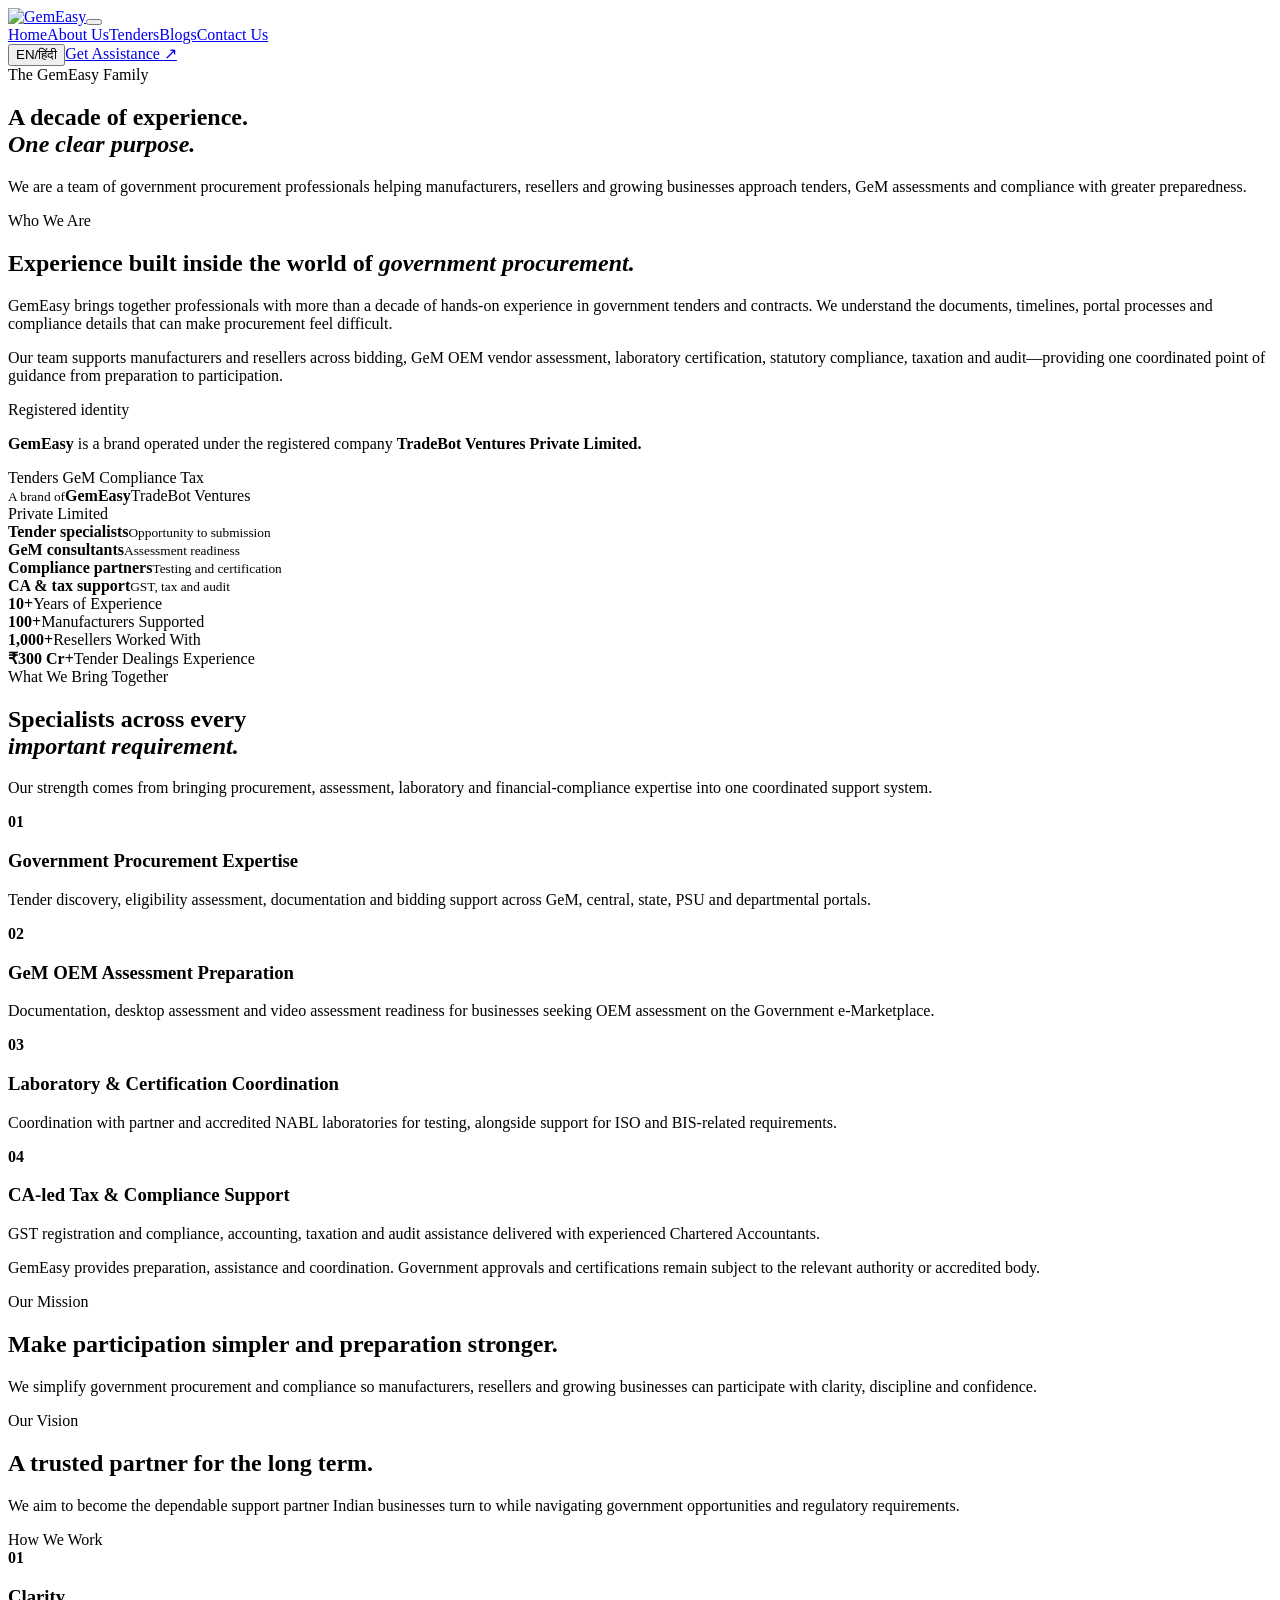
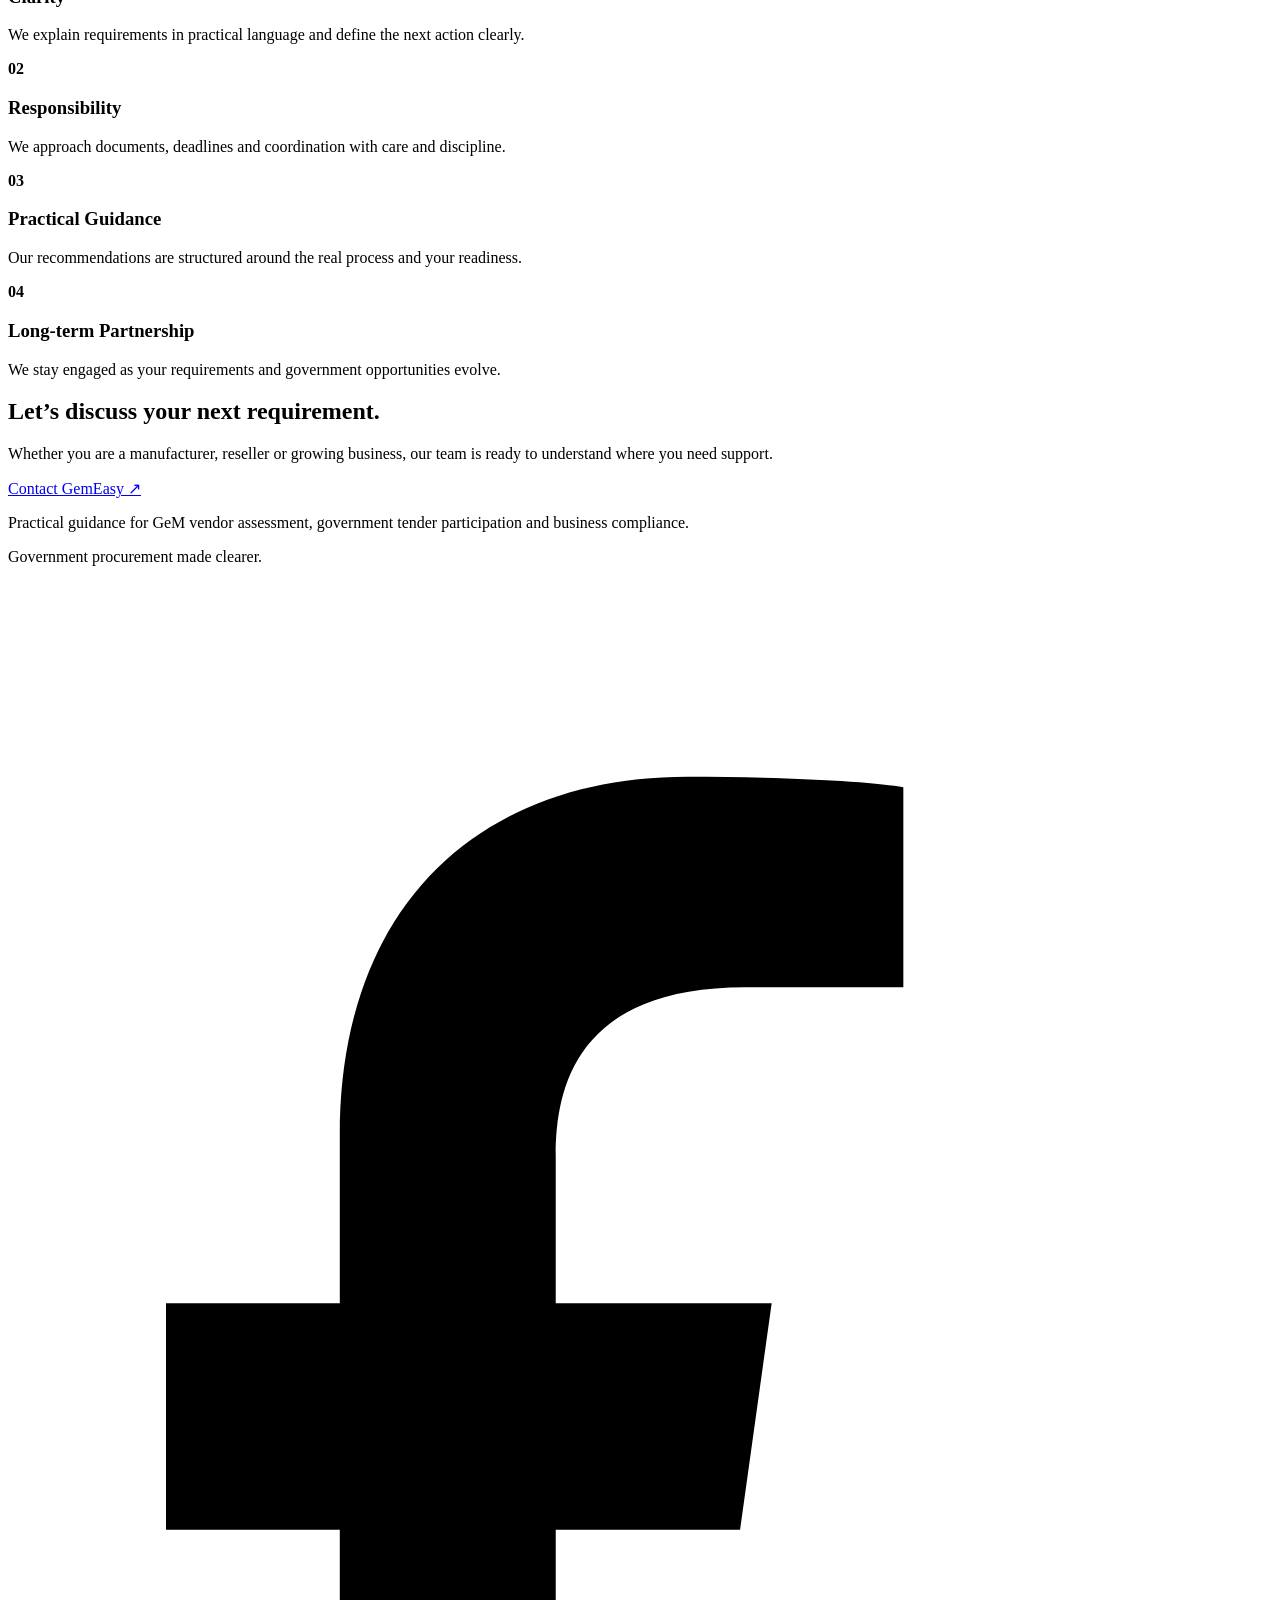
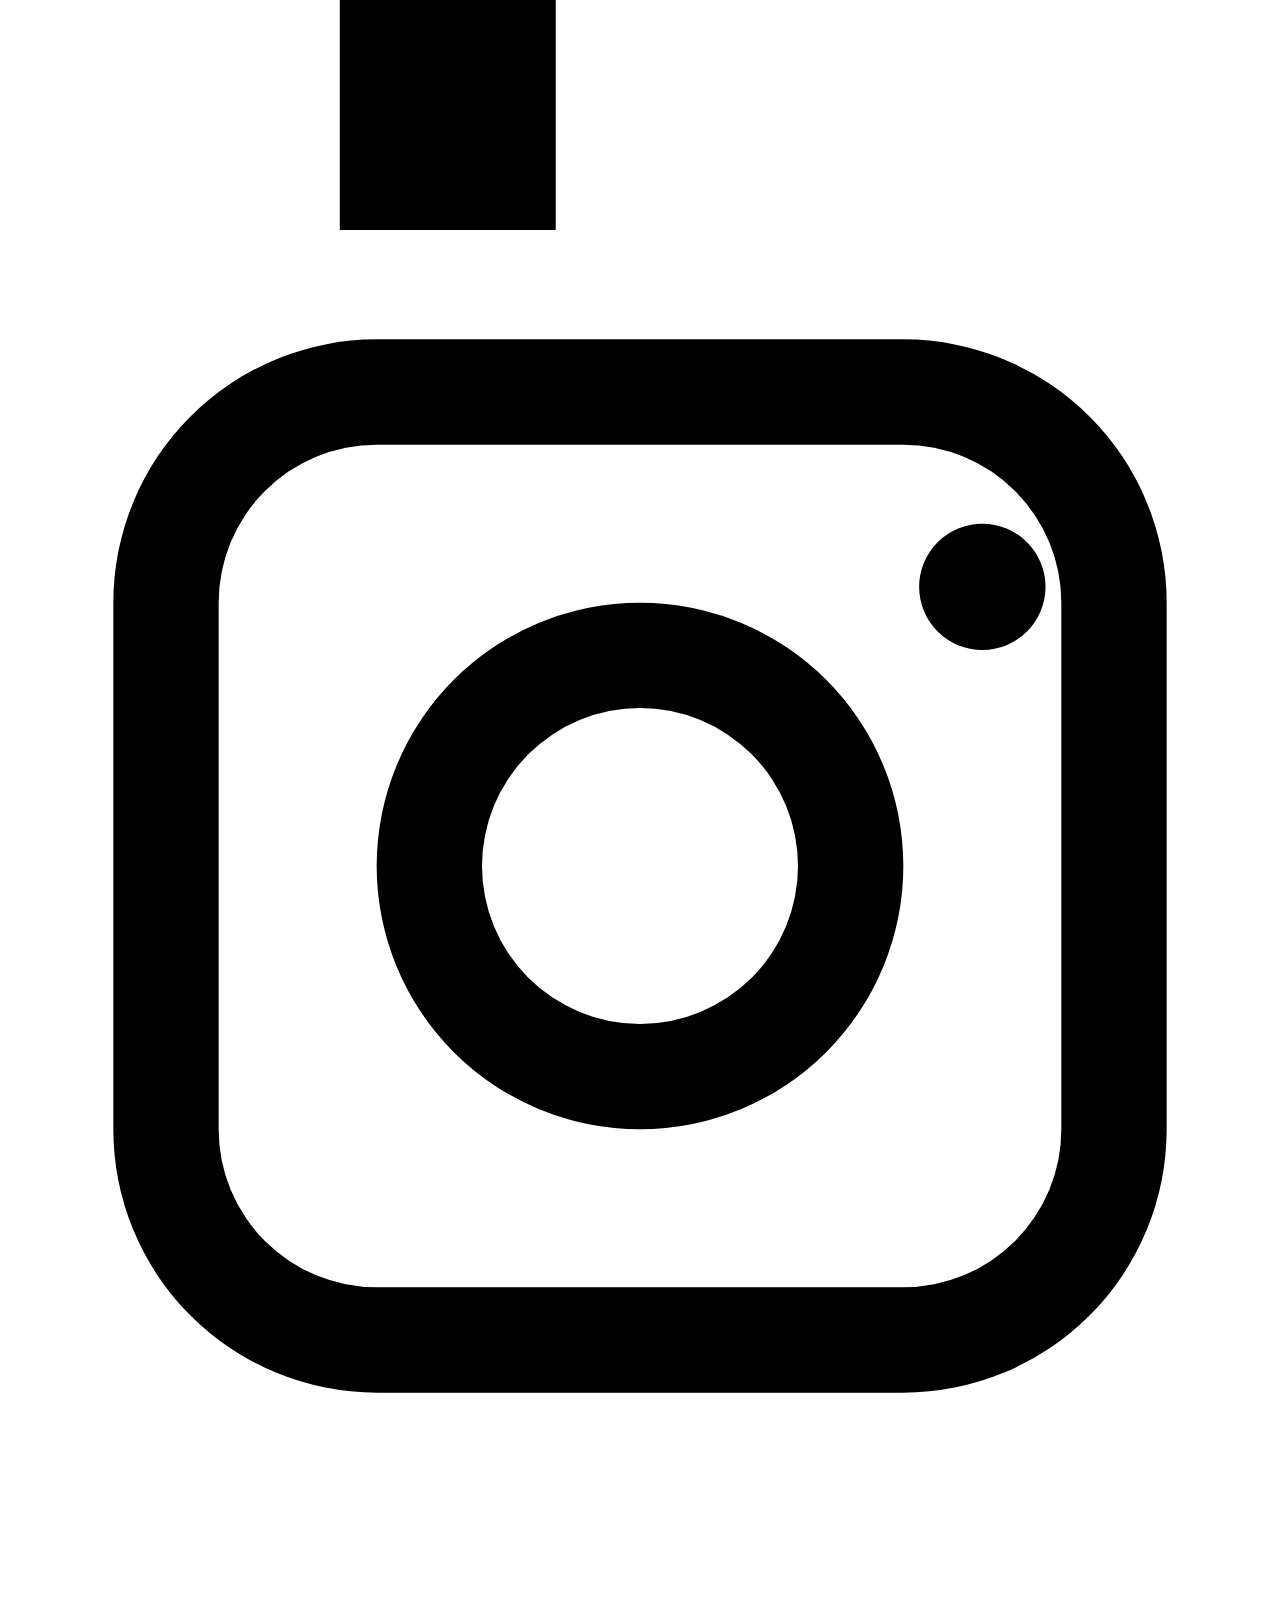
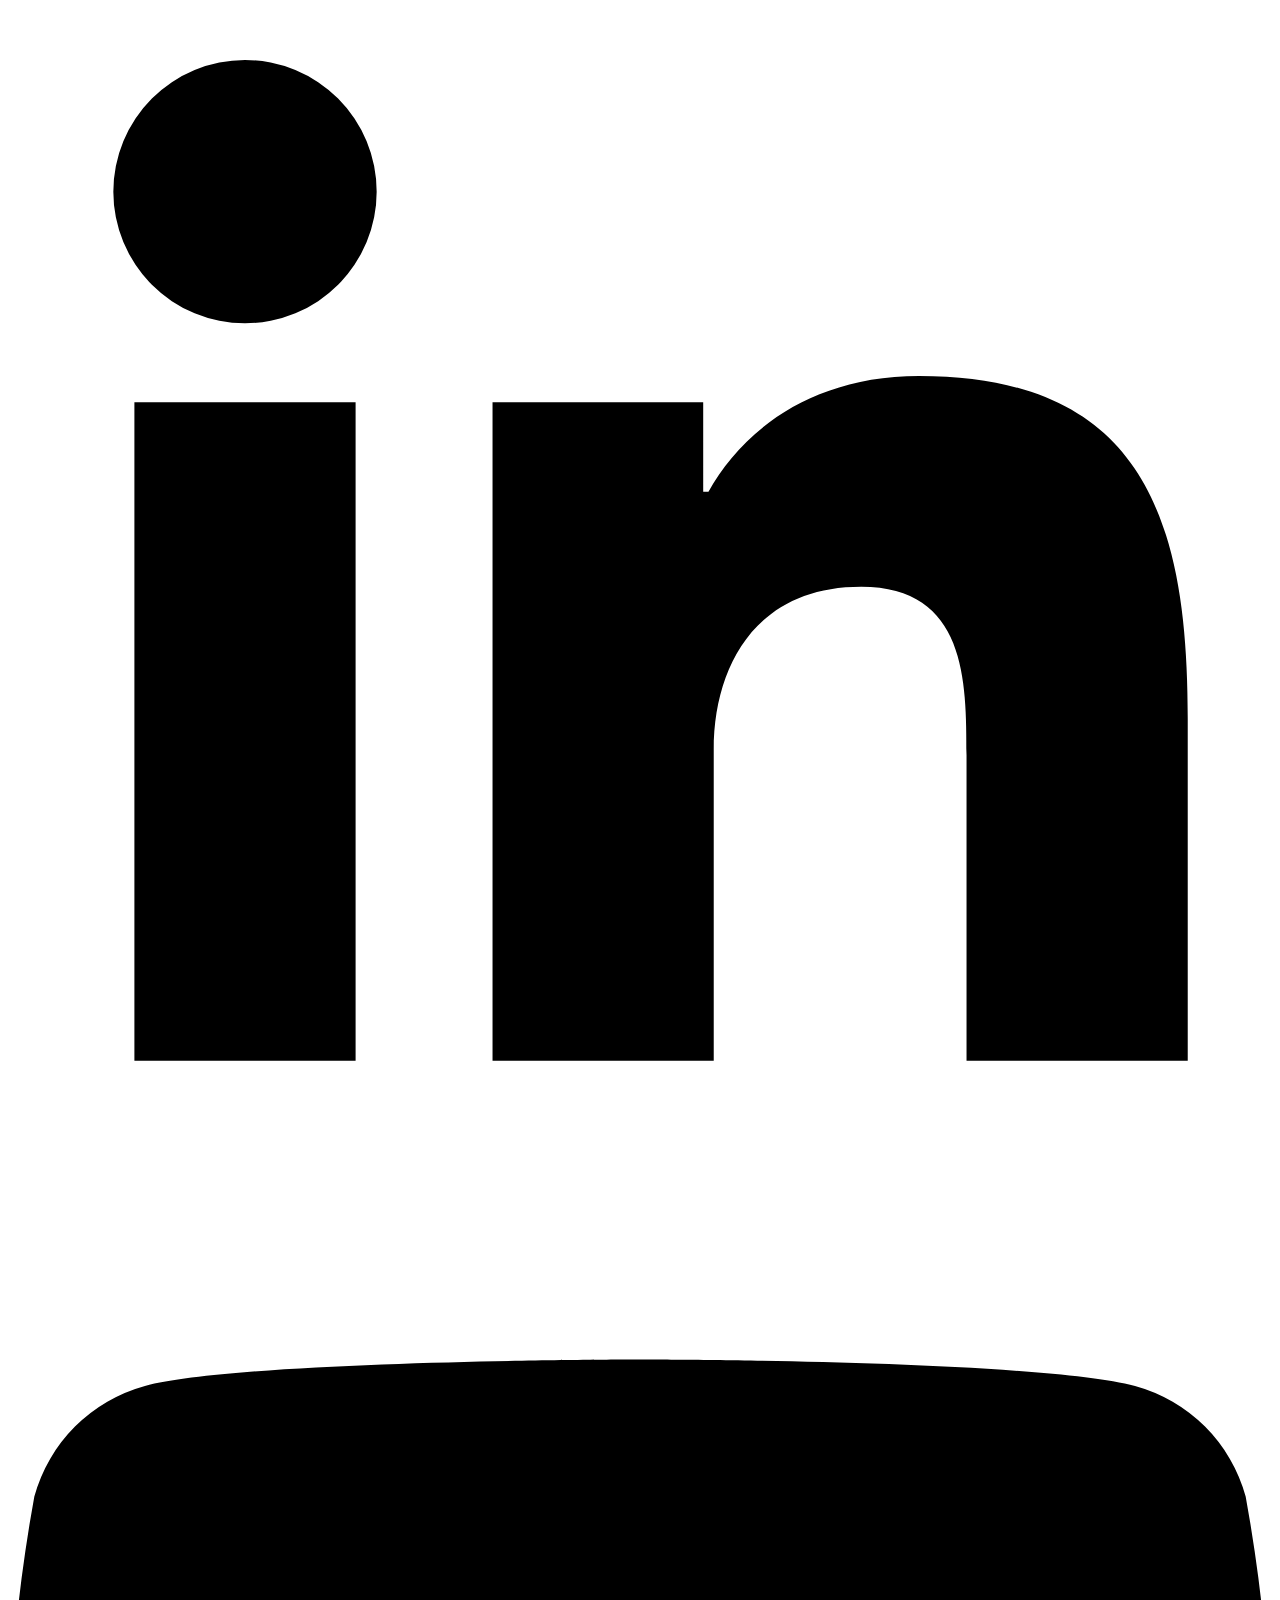
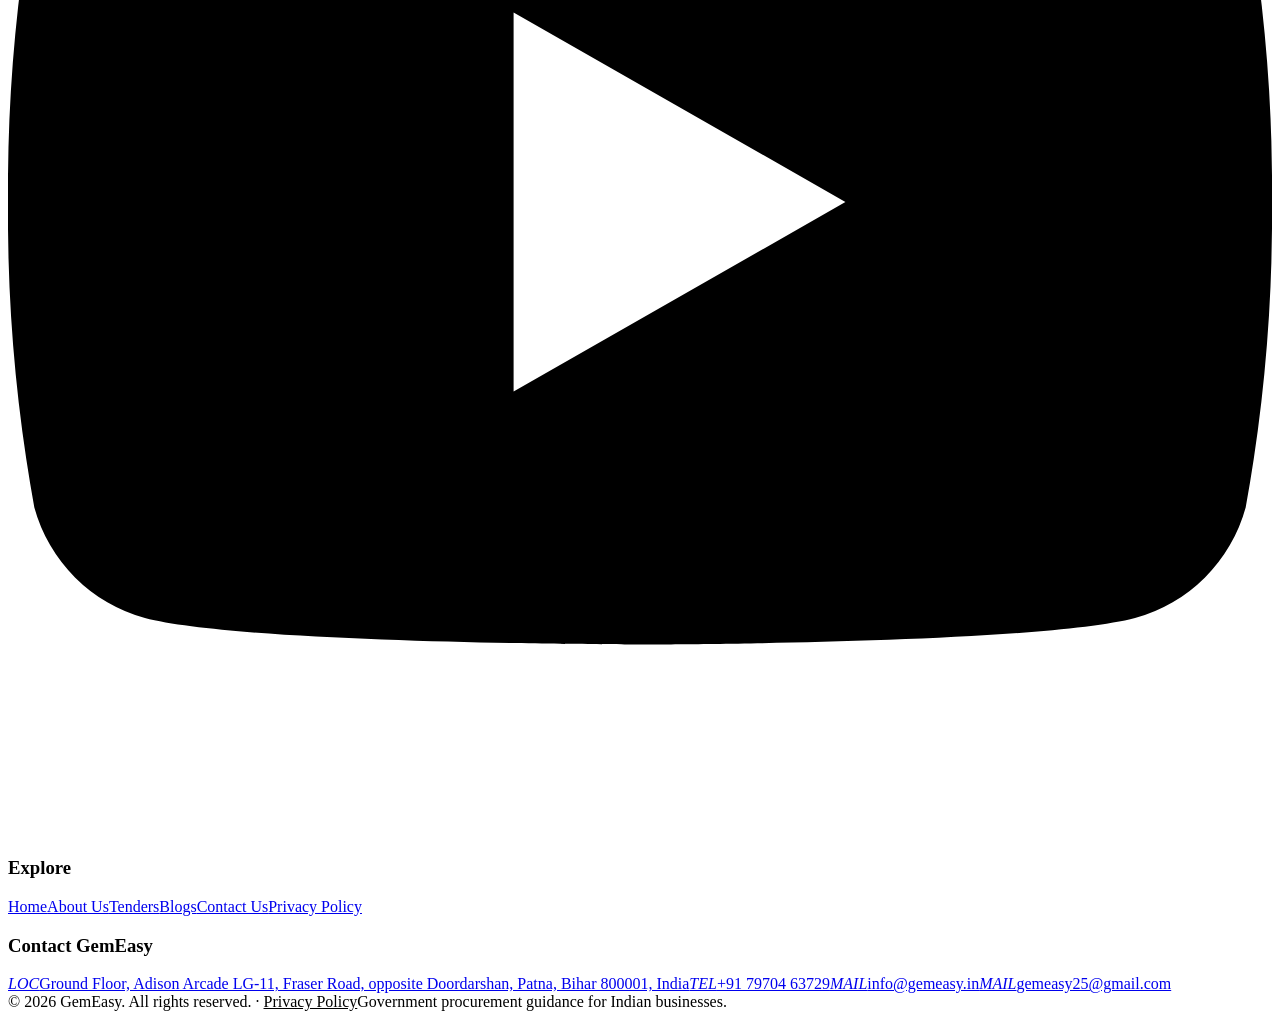
==== about.html @ d756e602 "Add info@gemeasy.in as primary business email across site Co-Authored-By: Claude Opus 5.5 <noreply@a" ====
<!doctype html><html lang="en-IN"><head><meta charset="UTF-8"><meta name="viewport" content="width=device-width,initial-scale=1"><title>About GemEasy | GeM & Government Tender Consultants</title><meta name="description" content="Meet GemEasy’s government procurement specialists with 10+ years of experience supporting manufacturers and resellers across GeM, tenders and compliance."><meta name="robots" content="index,follow,max-image-preview:large,max-snippet:-1,max-video-preview:-1"><link rel="canonical" href="https://junaitmallick123.github.io/gemeasy-website/about.html"><link rel="alternate" hreflang="en-in" href="https://junaitmallick123.github.io/gemeasy-website/about.html"><meta property="og:locale" content="en_IN"><meta property="og:type" content="website"><meta property="og:site_name" content="GemEasy"><meta property="og:title" content="About GemEasy | GeM & Government Tender Consultants"><meta property="og:description" content="Meet GemEasy’s government procurement specialists with 10+ years of experience supporting manufacturers and resellers across GeM, tenders and compliance."><meta property="og:url" content="https://junaitmallick123.github.io/gemeasy-website/about.html"><meta property="og:image" content="https://junaitmallick123.github.io/gemeasy-website/assets/gemeasy-logo.png"><meta property="og:image:alt" content="GemEasy government procurement consultancy"><meta name="twitter:card" content="summary_large_image"><meta name="twitter:title" content="About GemEasy | GeM & Government Tender Consultants"><meta name="twitter:description" content="Meet GemEasy’s government procurement specialists with 10+ years of experience supporting manufacturers and resellers across GeM, tenders and compliance."><meta name="twitter:image" content="https://junaitmallick123.github.io/gemeasy-website/assets/gemeasy-logo.png"><meta name="theme-color" content="#073f80"><link rel="icon" type="image/png" sizes="180x180" href="[data-uri]"><link rel="shortcut icon" type="image/png" href="[data-uri]"><link rel="apple-touch-icon" sizes="180x180" href="[data-uri]"><link rel="manifest" href="site.webmanifest"><script type="application/ld+json">{"@context":"https://schema.org","@type":"AboutPage","@id":"https://junaitmallick123.github.io/gemeasy-website/about.html#webpage","url":"https://junaitmallick123.github.io/gemeasy-website/about.html","name":"About GemEasy","description":"Government procurement specialists supporting Indian manufacturers and resellers.","mainEntity":{"@id":"https://junaitmallick123.github.io/gemeasy-website/#organization"},"inLanguage":"en-IN"}</script><link rel="preconnect" href="https://fonts.googleapis.com"><link rel="preconnect" href="https://fonts.gstatic.com" crossorigin><link href="https://fonts.googleapis.com/css2?family=DM+Sans:wght@400;500;600;700&family=Manrope:wght@600;700;800&display=swap" rel="stylesheet"><link rel="stylesheet" href="assets/style-v17.css?v=27"><link rel="stylesheet" href="assets/motion.css"><link rel="stylesheet" href="assets/language-v2.css"></head><body><header class="site-header"><div class="container nav-wrap"><a class="brand" href="index.html"><img src="assets/gemeasy-logo.png" alt="GemEasy"></a><button class="menu-toggle" aria-label="Open navigation"><span></span><span></span><span></span></button><nav class="nav-links"><a href="index.html">Home</a><a class="active" href="about.html">About Us</a><a href="tenders.html">Tenders</a><a href="blogs.html">Blogs</a><a href="contact.html">Contact Us</a></nav><button class="language-toggle" id="languageToggle" type="button" aria-label="Switch website language"><span data-lang="en">EN</span><span class="lang-divider">/</span><span data-lang="hi">हिंदी</span></button><a class="button button-small nav-cta" href="contact.html">Get Assistance <span>↗</span></a></div></header><main><section class="page-hero"><div class="container"><div class="eyebrow light"><span></span> The GemEasy Family</div><h1>A decade of experience.<br><em>One clear purpose.</em></h1><p>We are a team of government procurement professionals helping manufacturers, resellers and growing businesses approach tenders, GeM assessments and compliance with greater preparedness.</p></div></section><section class="section about-story-section about-story-redesign">
  <div class="container about-story-layout about-story-new-layout">
    <div class="about-story-copy about-story-content">
      <div class="eyebrow dark"><span></span> Who We Are</div>
      <h2>Experience built inside the world of <em>government procurement.</em></h2>
      <p>GemEasy brings together professionals with more than a decade of hands-on experience in government tenders and contracts. We understand the documents, timelines, portal processes and compliance details that can make procurement feel difficult.</p>
      <p>Our team supports manufacturers and resellers across bidding, GeM OEM vendor assessment, laboratory certification, statutory compliance, taxation and audit—providing one coordinated point of guidance from preparation to participation.</p>
      <div class="about-legal-note">
        <span class="legal-note-mark">Registered identity</span>
        <p><strong>GemEasy</strong> is a brand operated under the registered company <strong>TradeBot Ventures Private Limited.</strong></p>
      </div>
    </div>
    <div class="about-identity-panel" aria-label="GemEasy areas of expertise">
      <div class="identity-glow"></div>
      <div class="identity-orbit orbit-one"></div>
      <div class="identity-orbit orbit-two"></div>
      <span class="identity-node node-tender">Tenders</span>
      <span class="identity-node node-gem">GeM</span>
      <span class="identity-node node-compliance">Compliance</span>
      <span class="identity-node node-tax">Tax</span>
      <div class="identity-core"><small>A brand of</small><strong>GemEasy</strong><span>TradeBot Ventures<br>Private Limited</span></div>
    </div>
  </div>
  <div class="container about-expertise-strip">
    <div><i></i><span><b>Tender specialists</b><small>Opportunity to submission</small></span></div>
    <div><i></i><span><b>GeM consultants</b><small>Assessment readiness</small></span></div>
    <div><i></i><span><b>Compliance partners</b><small>Testing and certification</small></span></div>
    <div><i></i><span><b>CA &amp; tax support</b><small>GST, tax and audit</small></span></div>
  </div>
</section><section class="about-stats"><div class="container stats-grid"><div><strong>10+</strong><span>Years of Experience</span></div><div><strong>100+</strong><span>Manufacturers Supported</span></div><div><strong>1,000+</strong><span>Resellers Worked With</span></div><div><strong>₹300 Cr+</strong><span>Tender Dealings Experience</span></div></div></section><section class="section"><div class="container"><div class="section-heading"><div><div class="eyebrow dark"><span></span> What We Bring Together</div><h2>Specialists across every<br><em>important requirement.</em></h2></div><p>Our strength comes from bringing procurement, assessment, laboratory and financial-compliance expertise into one coordinated support system.</p></div><div class="capability-grid"><article><b>01</b><h3>Government Procurement Expertise</h3><p>Tender discovery, eligibility assessment, documentation and bidding support across GeM, central, state, PSU and departmental portals.</p></article><article><b>02</b><h3>GeM OEM Assessment Preparation</h3><p>Documentation, desktop assessment and video assessment readiness for businesses seeking OEM assessment on the Government e-Marketplace.</p></article><article><b>03</b><h3>Laboratory & Certification Coordination</h3><p>Coordination with partner and accredited NABL laboratories for testing, alongside support for ISO and BIS-related requirements.</p></article><article><b>04</b><h3>CA-led Tax & Compliance Support</h3><p>GST registration and compliance, accounting, taxation and audit assistance delivered with experienced Chartered Accountants.</p></article></div><p class="disclaimer">GemEasy provides preparation, assistance and coordination. Government approvals and certifications remain subject to the relevant authority or accredited body.</p></div></section><section class="process-section section"><div class="container mission-grid"><div><div class="eyebrow light"><span></span> Our Mission</div><h2>Make participation simpler and preparation stronger.</h2><p>We simplify government procurement and compliance so manufacturers, resellers and growing businesses can participate with clarity, discipline and confidence.</p></div><div><div class="eyebrow light"><span></span> Our Vision</div><h2>A trusted partner for the long term.</h2><p>We aim to become the dependable support partner Indian businesses turn to while navigating government opportunities and regulatory requirements.</p></div></div></section><section class="section"><div class="container"><div class="eyebrow dark"><span></span> How We Work</div><div class="value-grid four"><article><b>01</b><h3>Clarity</h3><p>We explain requirements in practical language and define the next action clearly.</p></article><article><b>02</b><h3>Responsibility</h3><p>We approach documents, deadlines and coordination with care and discipline.</p></article><article><b>03</b><h3>Practical Guidance</h3><p>Our recommendations are structured around the real process and your readiness.</p></article><article><b>04</b><h3>Long-term Partnership</h3><p>We stay engaged as your requirements and government opportunities evolve.</p></article></div></div></section><section class="cta-section"><div class="container cta-box"><div><h2>Let’s discuss your next requirement.</h2><p>Whether you are a manufacturer, reseller or growing business, our team is ready to understand where you need support.</p></div><a class="button button-white" href="contact.html">Contact GemEasy <span>↗</span></a></div></section></main><footer class="site-footer"><div class="container footer-main"><div class="footer-brand"><a class="brand footer-logo" href="index.html" aria-label="GemEasy home"></a><p>Practical guidance for GeM vendor assessment, government tender participation and business compliance.</p><span class="footer-tagline">Government procurement made clearer.</span><div class="footer-socials" aria-label="GemEasy social media profiles">
  <a class="footer-social-icon" href="https://www.facebook.com/862922100228788" target="_blank" rel="noopener noreferrer" aria-label="GemEasy on Facebook" title="Facebook"><svg viewBox="0 0 24 24" aria-hidden="true"><path d="M14 8h3V4.2c-.5-.1-2.2-.2-4.1-.2C9 4 6.3 6.4 6.3 10.8V14H3v4.3h3.3V24h4.1v-5.7h3.5l.6-4.3h-4.1v-2.8C10.4 9.9 10.8 8 14 8Z"/></svg></a>
  <a class="footer-social-icon" href="https://www.instagram.com/gemeasy25/" target="_blank" rel="noopener noreferrer" aria-label="GemEasy on Instagram" title="Instagram"><svg viewBox="0 0 24 24" aria-hidden="true"><path d="M7 2h10a5 5 0 0 1 5 5v10a5 5 0 0 1-5 5H7a5 5 0 0 1-5-5V7a5 5 0 0 1 5-5Zm0 2a3 3 0 0 0-3 3v10a3 3 0 0 0 3 3h10a3 3 0 0 0 3-3V7a3 3 0 0 0-3-3H7Zm11.5 1.5a1.2 1.2 0 1 1 0 2.4 1.2 1.2 0 0 1 0-2.4ZM12 7a5 5 0 1 1 0 10 5 5 0 0 1 0-10Zm0 2a3 3 0 1 0 0 6 3 3 0 0 0 0-6Z"/></svg></a>
  <a class="footer-social-icon" href="https://www.linkedin.com/company/111532952/" target="_blank" rel="noopener noreferrer" aria-label="GemEasy on LinkedIn" title="LinkedIn"><svg viewBox="0 0 24 24" aria-hidden="true"><path d="M4.5 3A2.5 2.5 0 1 1 4.5 8a2.5 2.5 0 0 1 0-5ZM2.4 9.5h4.2V22H2.4V9.5Zm6.8 0h4v1.7h.1c.6-1.1 1.9-2.2 4-2.2 4.3 0 5.1 2.8 5.1 6.5V22h-4.2v-5.8c0-1.4 0-3.2-2-3.2s-2.8 1.5-2.8 3.1V22H9.2V9.5Z"/></svg></a>
  <a class="footer-social-icon" href="https://www.youtube.com/channel/UCtAG5xnqXsFDr26qOwBi1bg" target="_blank" rel="noopener noreferrer" aria-label="GemEasy on YouTube" title="YouTube"><svg viewBox="0 0 24 24" aria-hidden="true"><path d="M23.5 6.2a3 3 0 0 0-2.1-2.1C19.5 3.6 12 3.6 12 3.6s-7.5 0-9.4.5A3 3 0 0 0 .5 6.2 31 31 0 0 0 0 12a31 31 0 0 0 .5 5.8 3 3 0 0 0 2.1 2.1c1.9.5 9.4.5 9.4.5s7.5 0 9.4-.5a3 3 0 0 0 2.1-2.1A31 31 0 0 0 24 12a31 31 0 0 0-.5-5.8ZM9.6 15.6V8.4l6.3 3.6-6.3 3.6Z"/></svg></a>
</div></div><div class="footer-column"><h3>Explore</h3><div class="footer-links"><a href="index.html">Home</a><a href="about.html">About Us</a><a href="tenders.html">Tenders</a><a href="blogs.html">Blogs</a><a href="contact.html">Contact Us</a><a href="privacy.html">Privacy Policy</a></div></div><div class="footer-column footer-contact"><h3>Contact GemEasy</h3><div class="footer-contact-list"><a class="footer-contact-item" href="https://www.google.com/maps/search/?api=1&query=Ground%20Floor%2C%20Adison%20Arcade%20LG-11%2C%20Fraser%20Road%2C%20opposite%20Doordarshan%2C%20Patna%2C%20Bihar%20800001%2C%20India" target="_blank" rel="noopener noreferrer"><i>LOC</i><span>Ground Floor, Adison Arcade LG-11, Fraser Road, opposite Doordarshan, Patna, Bihar 800001, India</span></a><a class="footer-contact-item" href="https://wa.me/917970463729?text=Hello%20GemEasy%2C%20I%20would%20like%20to%20discuss%20your%20services." target="_blank" rel="noopener noreferrer" aria-label="Chat with GemEasy on WhatsApp"><i>TEL</i><span>+91 79704 63729</span></a><a class="footer-contact-item" href="mailto:info@gemeasy.in"><i>MAIL</i><span>info@gemeasy.in</span></a><a class="footer-contact-item" href="mailto:gemeasy25@gmail.com"><i>MAIL</i><span>gemeasy25@gmail.com</span></a></div></div></div><div class="container footer-bottom"><span>© 2026 GemEasy. All rights reserved. · <a href="privacy.html" style="color:inherit;text-decoration:underline">Privacy Policy</a></span><span>Government procurement guidance for Indian businesses.</span></div></footer><script src="assets/script.js"></script><script src="assets/motion.js"></script><script src="assets/i18n.js"></script></body></html>
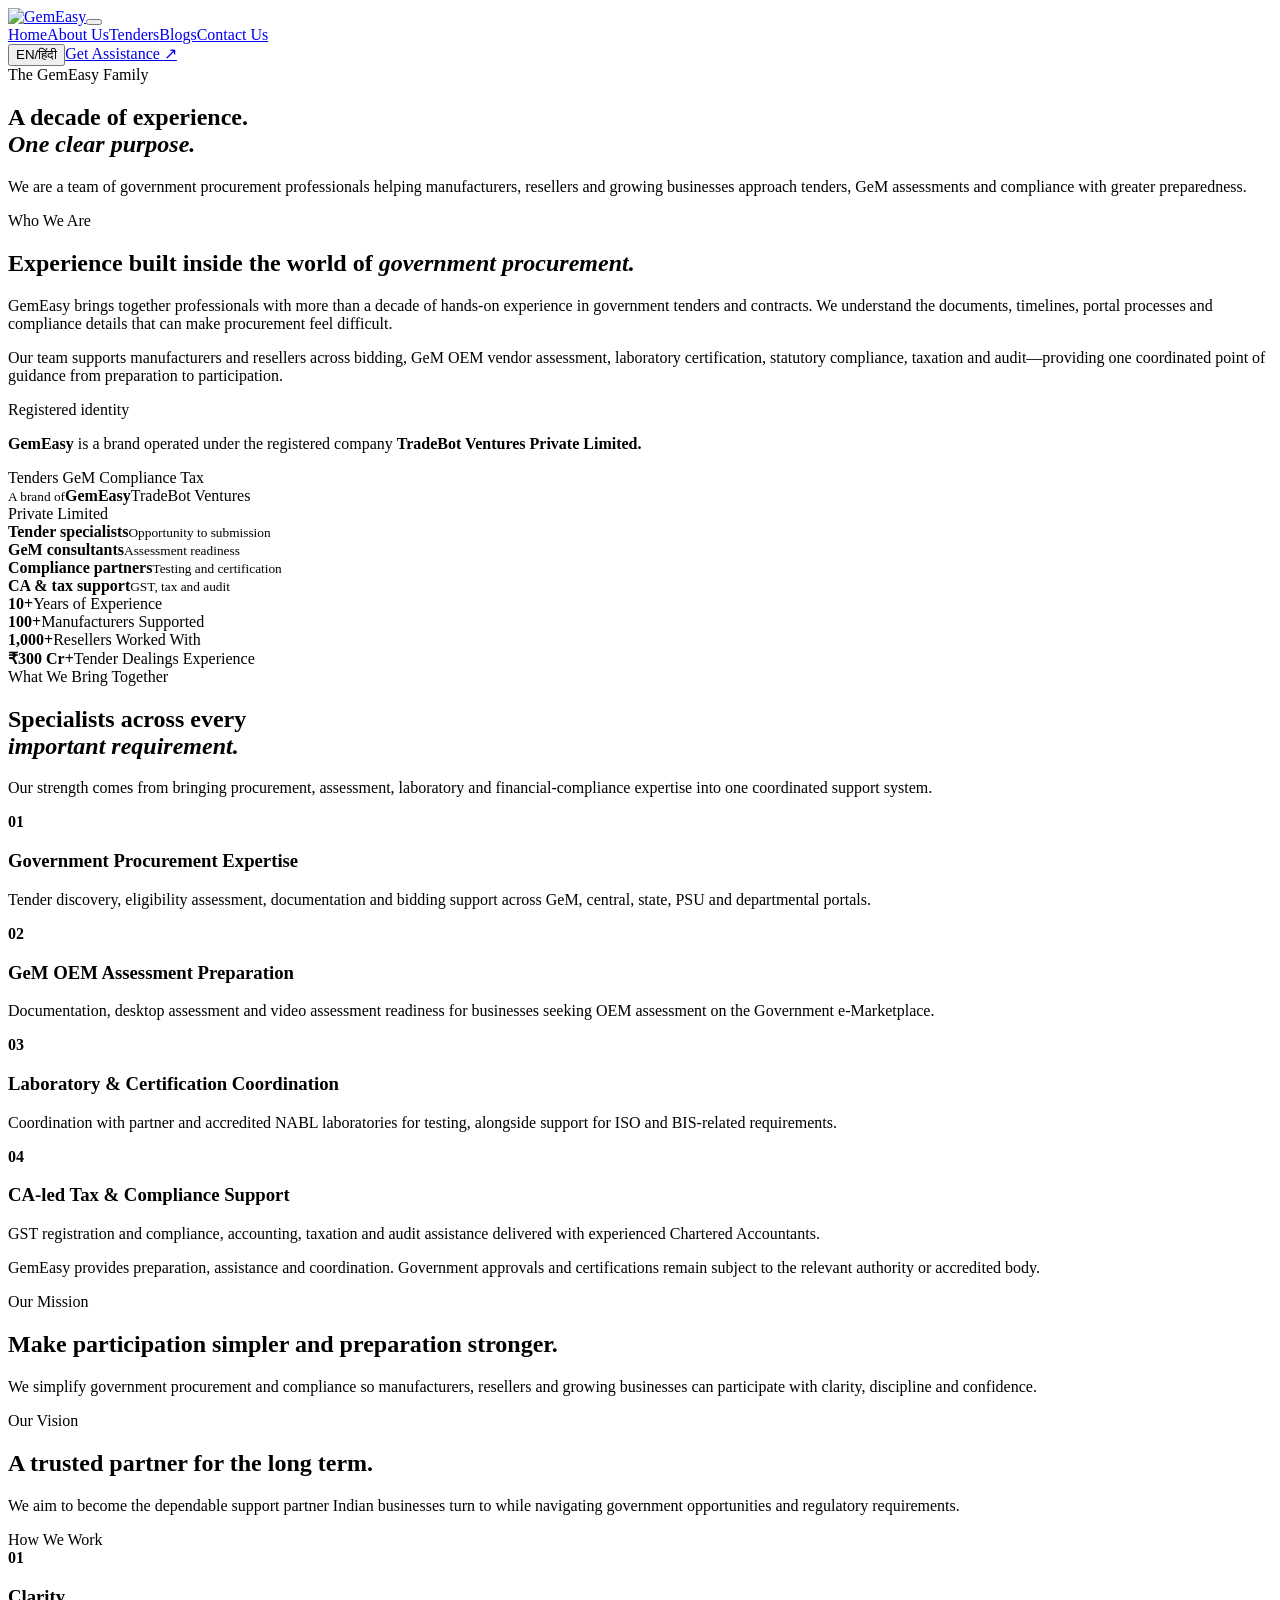
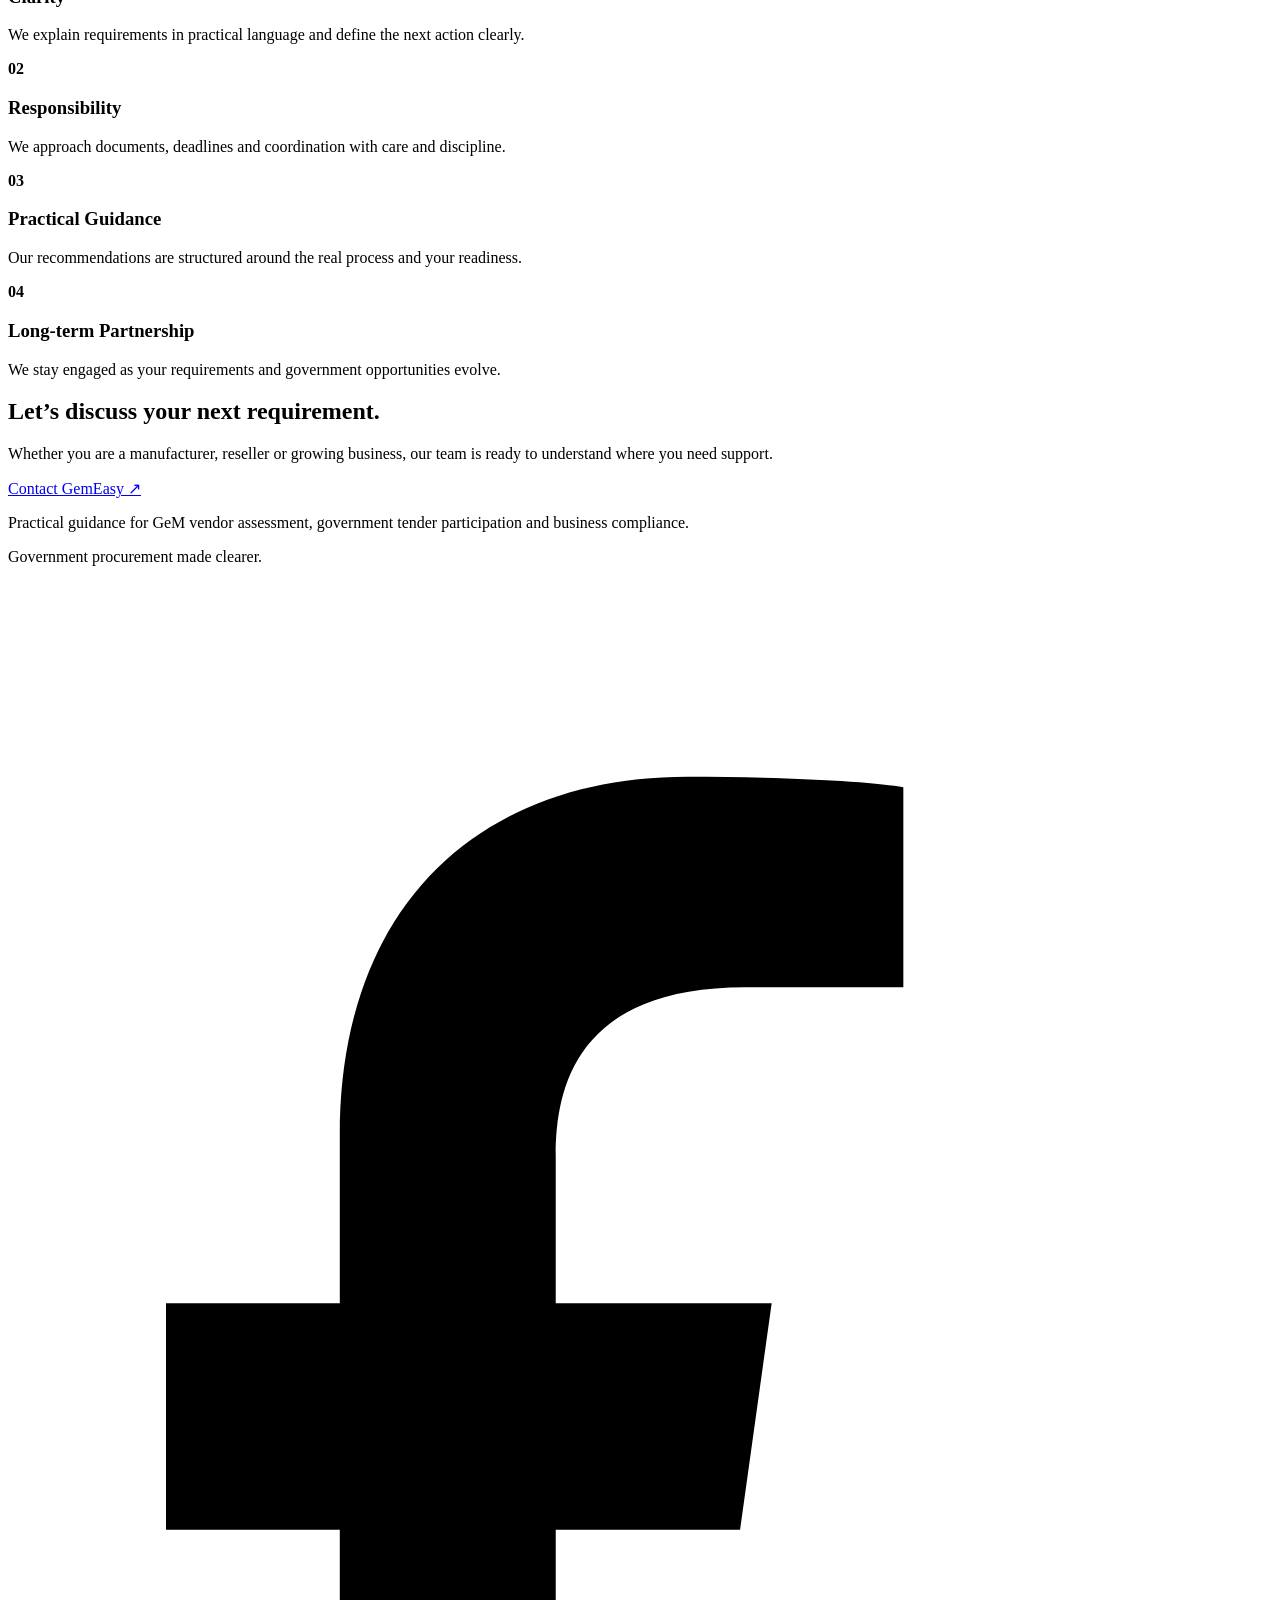
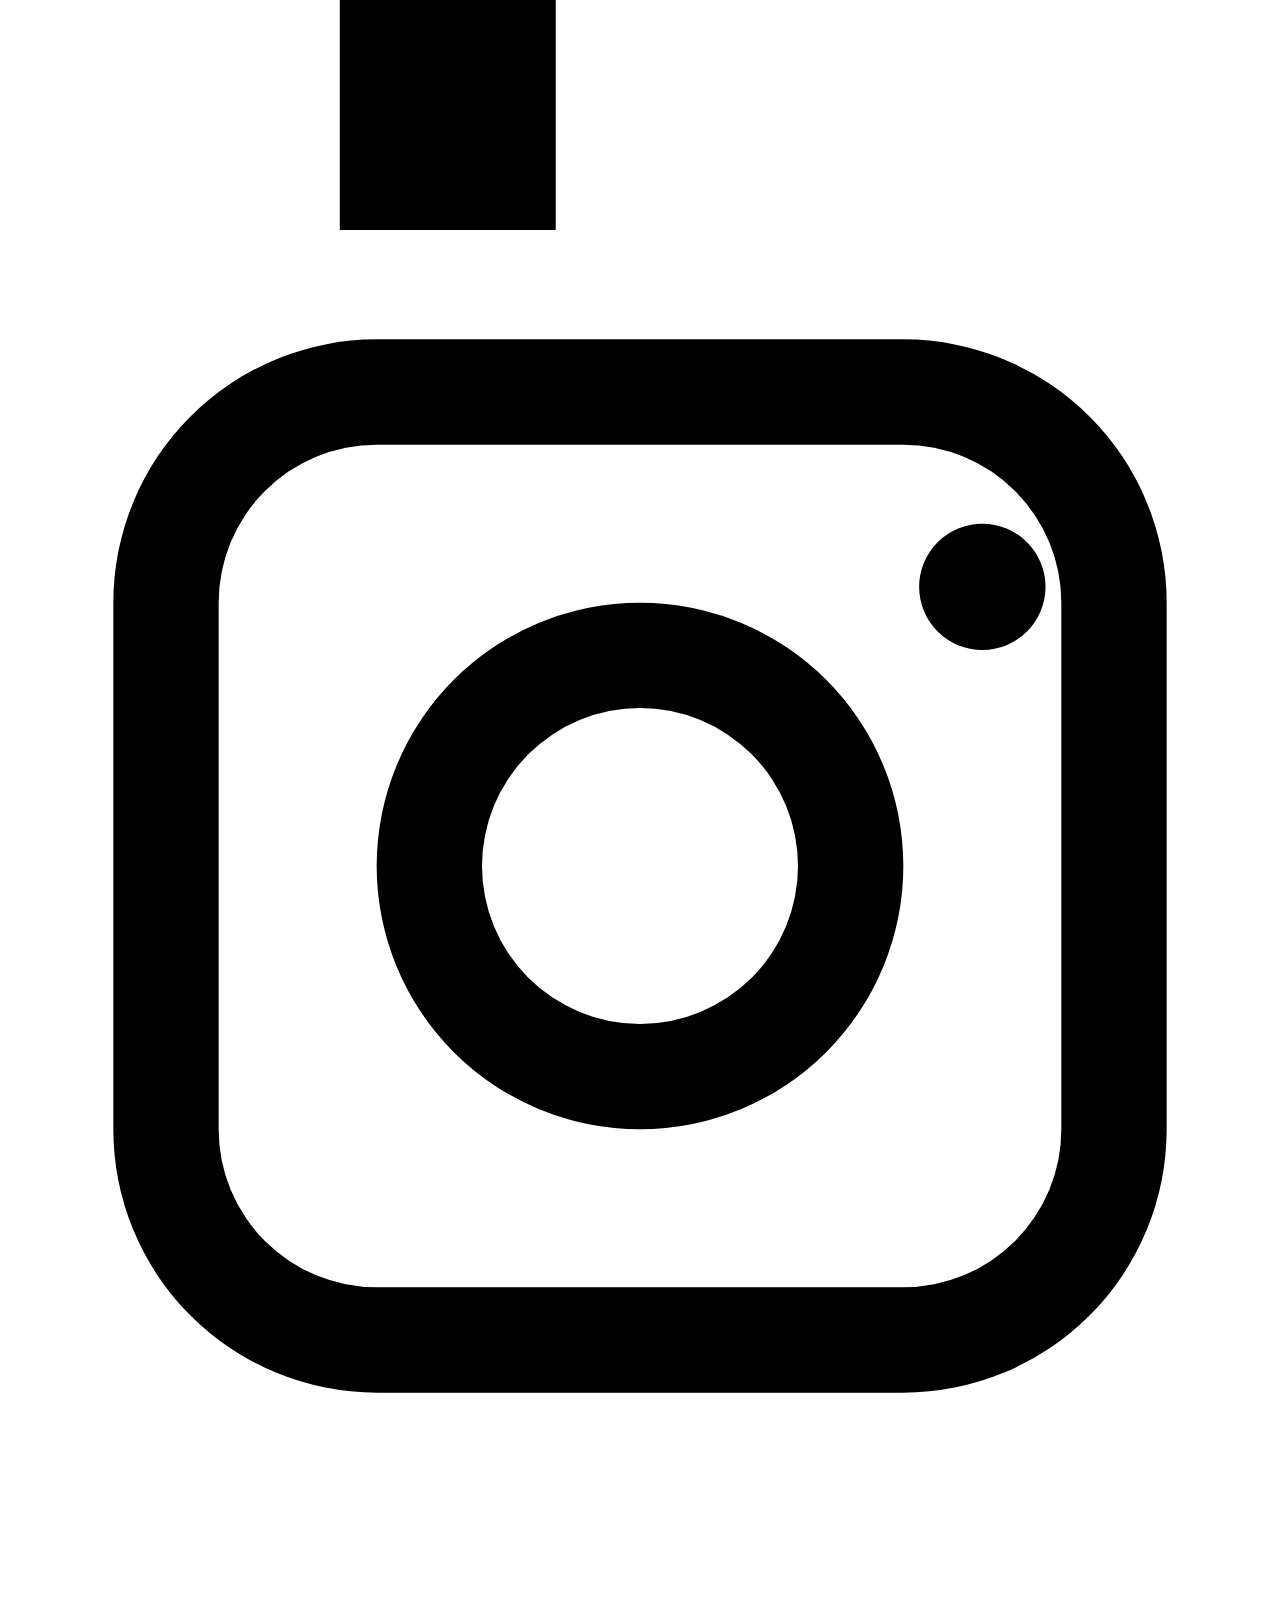
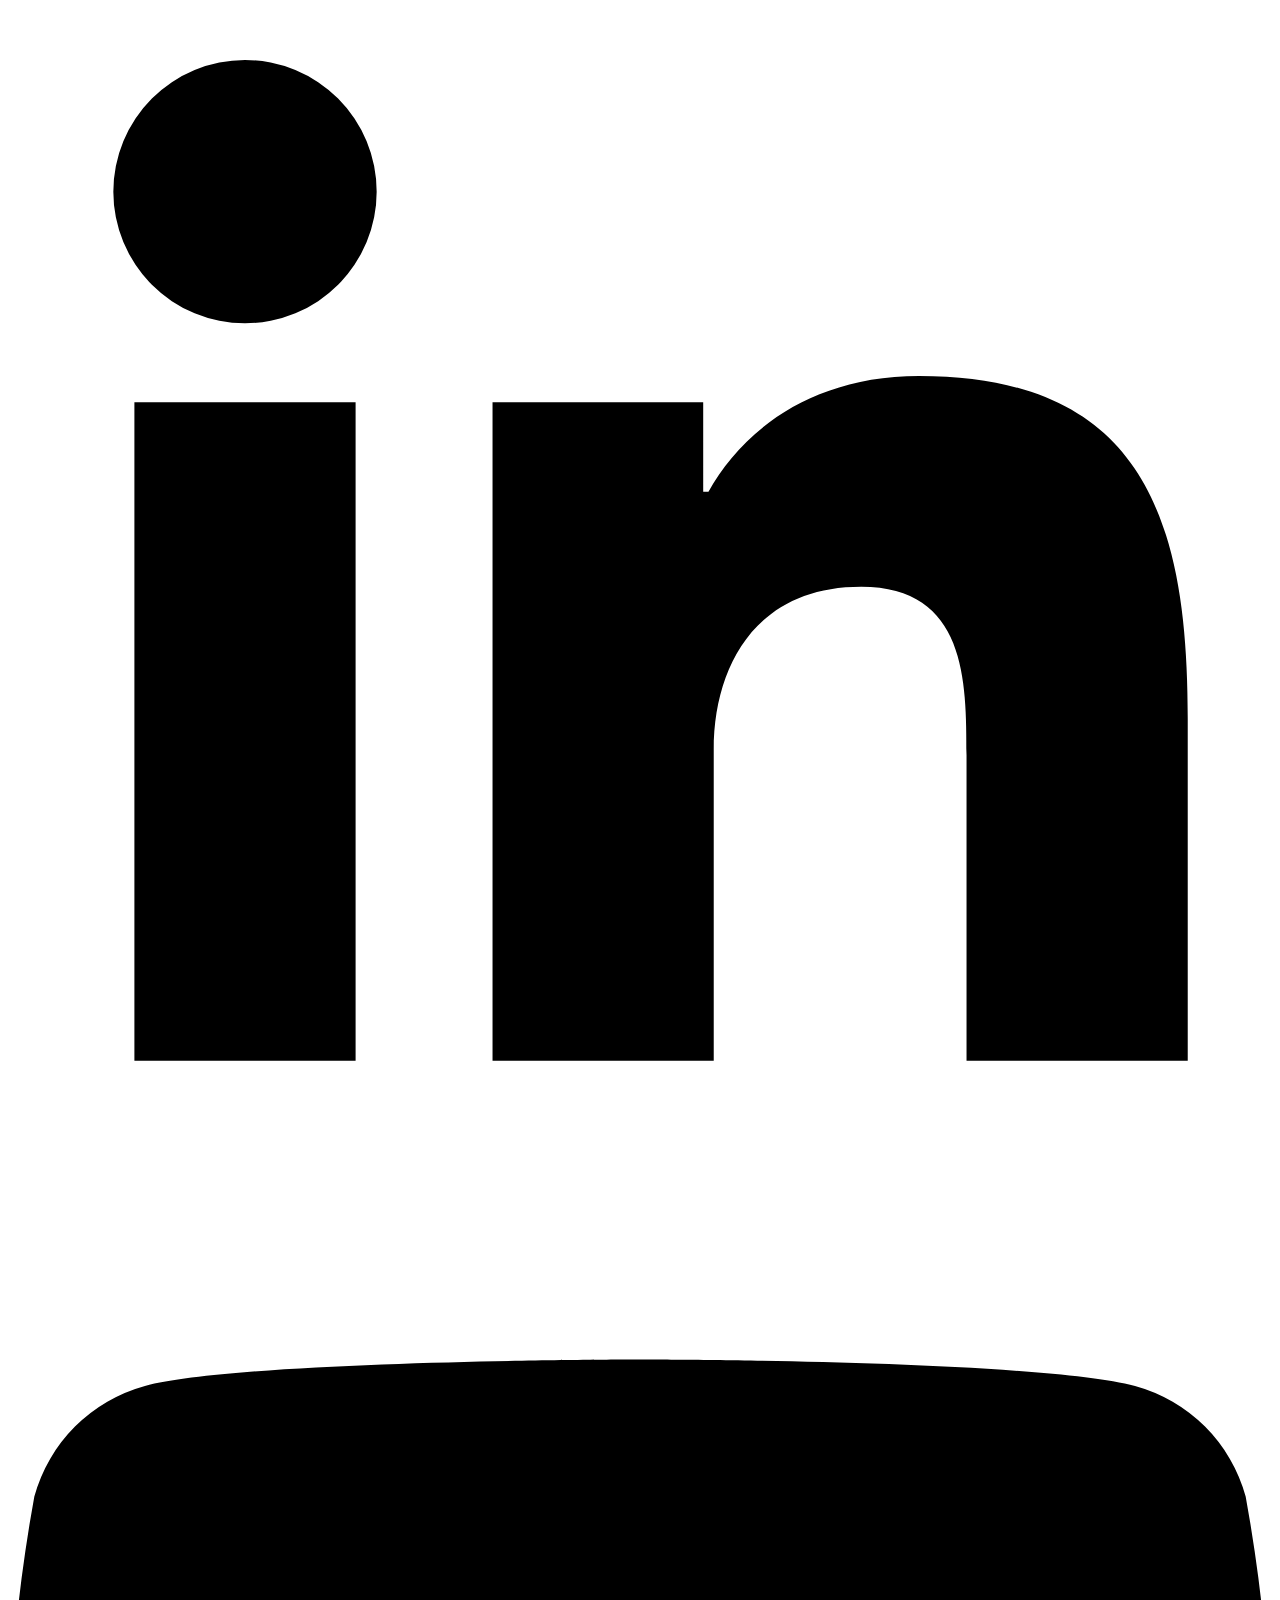
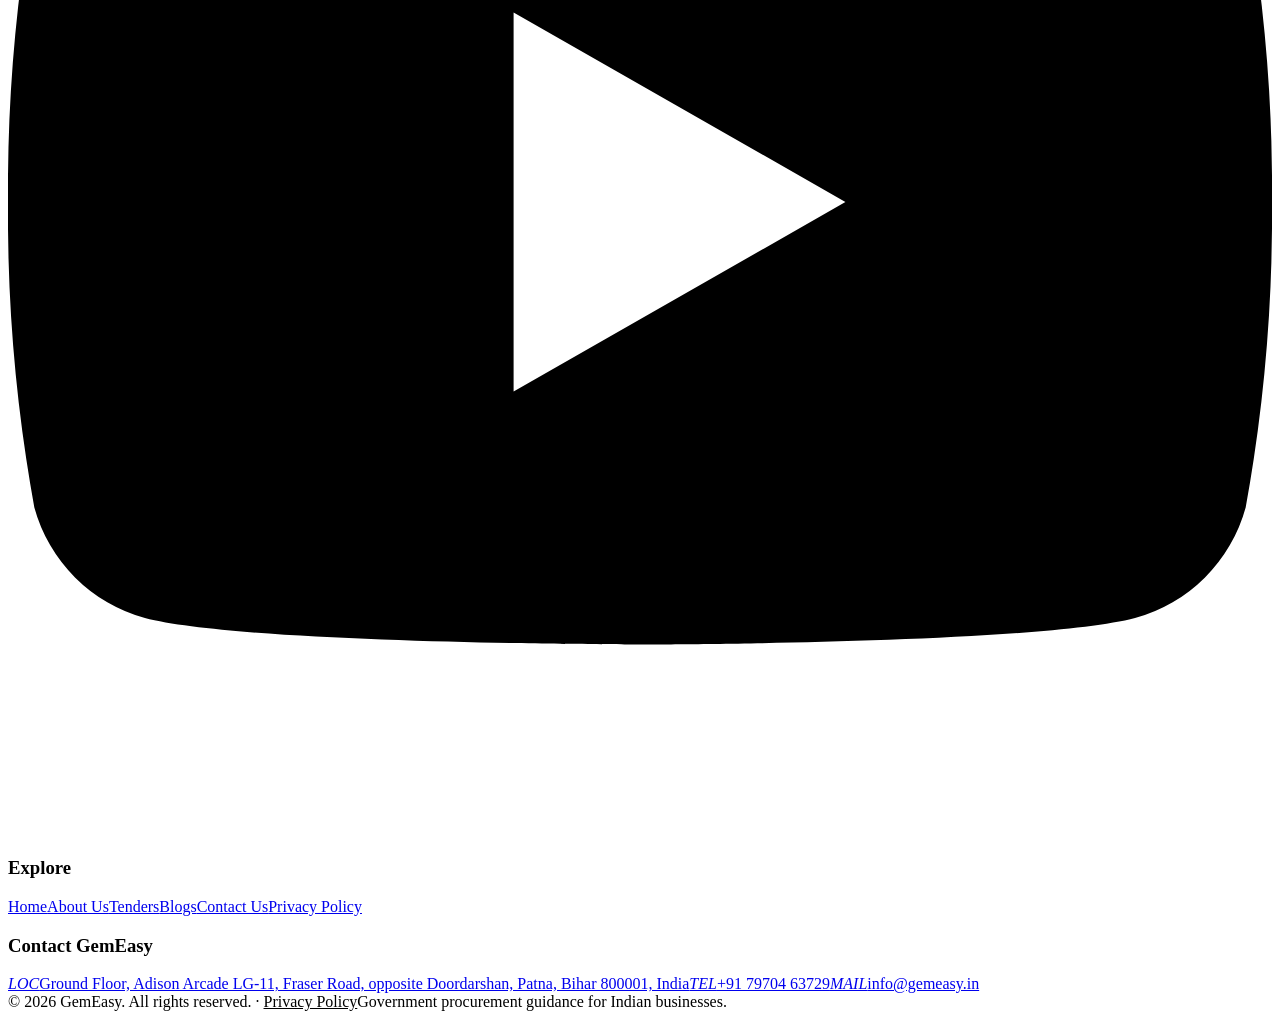
==== commit 12cf2072: "Remove Gmail address from site; use info@gemeasy.in only Co-Authored-By: Claude Opus 5.5 <noreply@an" ====
--- a/about.html
+++ b/about.html
@@ -32,4 +32,4 @@
   <a class="footer-social-icon" href="https://www.instagram.com/gemeasy25/" target="_blank" rel="noopener noreferrer" aria-label="GemEasy on Instagram" title="Instagram"><svg viewBox="0 0 24 24" aria-hidden="true"><path d="M7 2h10a5 5 0 0 1 5 5v10a5 5 0 0 1-5 5H7a5 5 0 0 1-5-5V7a5 5 0 0 1 5-5Zm0 2a3 3 0 0 0-3 3v10a3 3 0 0 0 3 3h10a3 3 0 0 0 3-3V7a3 3 0 0 0-3-3H7Zm11.5 1.5a1.2 1.2 0 1 1 0 2.4 1.2 1.2 0 0 1 0-2.4ZM12 7a5 5 0 1 1 0 10 5 5 0 0 1 0-10Zm0 2a3 3 0 1 0 0 6 3 3 0 0 0 0-6Z"/></svg></a>
   <a class="footer-social-icon" href="https://www.linkedin.com/company/111532952/" target="_blank" rel="noopener noreferrer" aria-label="GemEasy on LinkedIn" title="LinkedIn"><svg viewBox="0 0 24 24" aria-hidden="true"><path d="M4.5 3A2.5 2.5 0 1 1 4.5 8a2.5 2.5 0 0 1 0-5ZM2.4 9.5h4.2V22H2.4V9.5Zm6.8 0h4v1.7h.1c.6-1.1 1.9-2.2 4-2.2 4.3 0 5.1 2.8 5.1 6.5V22h-4.2v-5.8c0-1.4 0-3.2-2-3.2s-2.8 1.5-2.8 3.1V22H9.2V9.5Z"/></svg></a>
   <a class="footer-social-icon" href="https://www.youtube.com/channel/UCtAG5xnqXsFDr26qOwBi1bg" target="_blank" rel="noopener noreferrer" aria-label="GemEasy on YouTube" title="YouTube"><svg viewBox="0 0 24 24" aria-hidden="true"><path d="M23.5 6.2a3 3 0 0 0-2.1-2.1C19.5 3.6 12 3.6 12 3.6s-7.5 0-9.4.5A3 3 0 0 0 .5 6.2 31 31 0 0 0 0 12a31 31 0 0 0 .5 5.8 3 3 0 0 0 2.1 2.1c1.9.5 9.4.5 9.4.5s7.5 0 9.4-.5a3 3 0 0 0 2.1-2.1A31 31 0 0 0 24 12a31 31 0 0 0-.5-5.8ZM9.6 15.6V8.4l6.3 3.6-6.3 3.6Z"/></svg></a>
-</div></div><div class="footer-column"><h3>Explore</h3><div class="footer-links"><a href="index.html">Home</a><a href="about.html">About Us</a><a href="tenders.html">Tenders</a><a href="blogs.html">Blogs</a><a href="contact.html">Contact Us</a><a href="privacy.html">Privacy Policy</a></div></div><div class="footer-column footer-contact"><h3>Contact GemEasy</h3><div class="footer-contact-list"><a class="footer-contact-item" href="https://www.google.com/maps/search/?api=1&query=Ground%20Floor%2C%20Adison%20Arcade%20LG-11%2C%20Fraser%20Road%2C%20opposite%20Doordarshan%2C%20Patna%2C%20Bihar%20800001%2C%20India" target="_blank" rel="noopener noreferrer"><i>LOC</i><span>Ground Floor, Adison Arcade LG-11, Fraser Road, opposite Doordarshan, Patna, Bihar 800001, India</span></a><a class="footer-contact-item" href="https://wa.me/917970463729?text=Hello%20GemEasy%2C%20I%20would%20like%20to%20discuss%20your%20services." target="_blank" rel="noopener noreferrer" aria-label="Chat with GemEasy on WhatsApp"><i>TEL</i><span>+91 79704 63729</span></a><a class="footer-contact-item" href="mailto:info@gemeasy.in"><i>MAIL</i><span>info@gemeasy.in</span></a><a class="footer-contact-item" href="mailto:gemeasy25@gmail.com"><i>MAIL</i><span>gemeasy25@gmail.com</span></a></div></div></div><div class="container footer-bottom"><span>© 2026 GemEasy. All rights reserved. · <a href="privacy.html" style="color:inherit;text-decoration:underline">Privacy Policy</a></span><span>Government procurement guidance for Indian businesses.</span></div></footer><script src="assets/script.js"></script><script src="assets/motion.js"></script><script src="assets/i18n.js"></script></body></html>
+</div></div><div class="footer-column"><h3>Explore</h3><div class="footer-links"><a href="index.html">Home</a><a href="about.html">About Us</a><a href="tenders.html">Tenders</a><a href="blogs.html">Blogs</a><a href="contact.html">Contact Us</a><a href="privacy.html">Privacy Policy</a></div></div><div class="footer-column footer-contact"><h3>Contact GemEasy</h3><div class="footer-contact-list"><a class="footer-contact-item" href="https://www.google.com/maps/search/?api=1&query=Ground%20Floor%2C%20Adison%20Arcade%20LG-11%2C%20Fraser%20Road%2C%20opposite%20Doordarshan%2C%20Patna%2C%20Bihar%20800001%2C%20India" target="_blank" rel="noopener noreferrer"><i>LOC</i><span>Ground Floor, Adison Arcade LG-11, Fraser Road, opposite Doordarshan, Patna, Bihar 800001, India</span></a><a class="footer-contact-item" href="https://wa.me/917970463729?text=Hello%20GemEasy%2C%20I%20would%20like%20to%20discuss%20your%20services." target="_blank" rel="noopener noreferrer" aria-label="Chat with GemEasy on WhatsApp"><i>TEL</i><span>+91 79704 63729</span></a><a class="footer-contact-item" href="mailto:info@gemeasy.in"><i>MAIL</i><span>info@gemeasy.in</span></a></div></div></div><div class="container footer-bottom"><span>© 2026 GemEasy. All rights reserved. · <a href="privacy.html" style="color:inherit;text-decoration:underline">Privacy Policy</a></span><span>Government procurement guidance for Indian businesses.</span></div></footer><script src="assets/script.js"></script><script src="assets/motion.js"></script><script src="assets/i18n.js"></script></body></html>
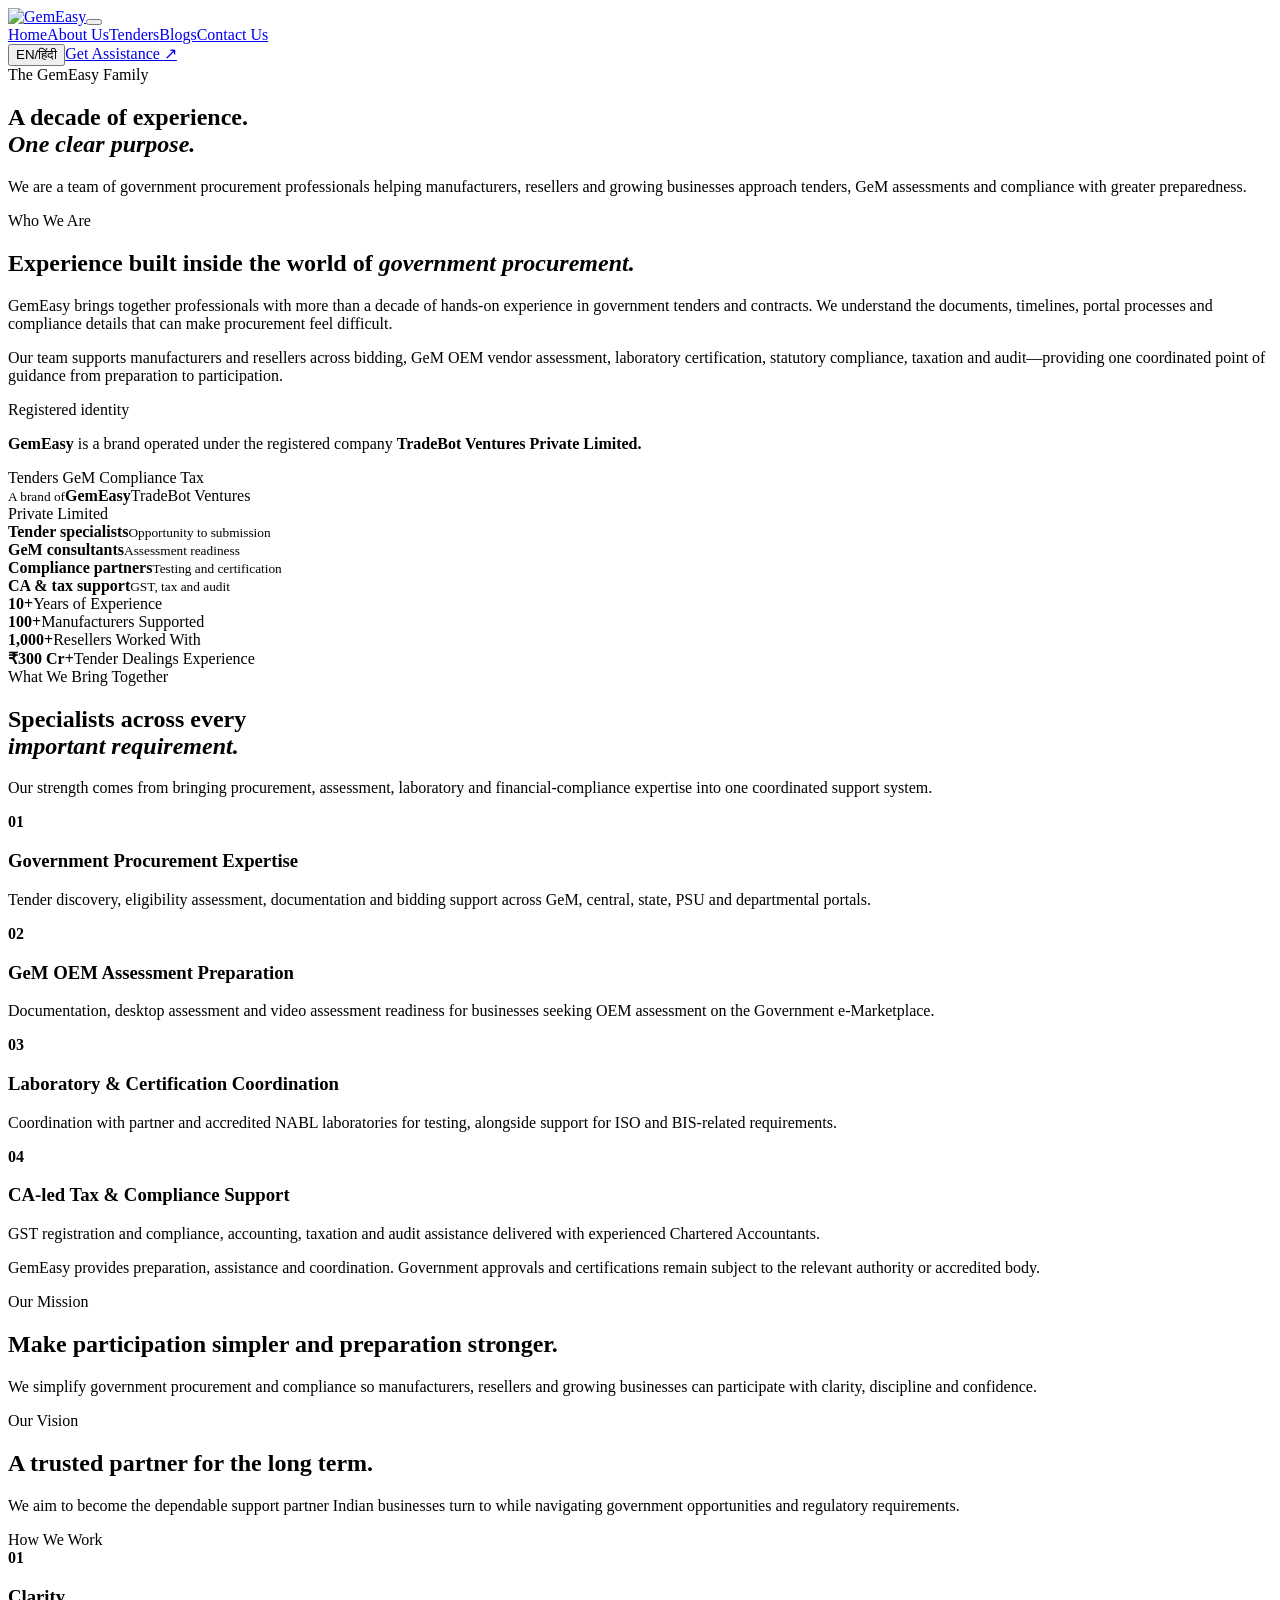
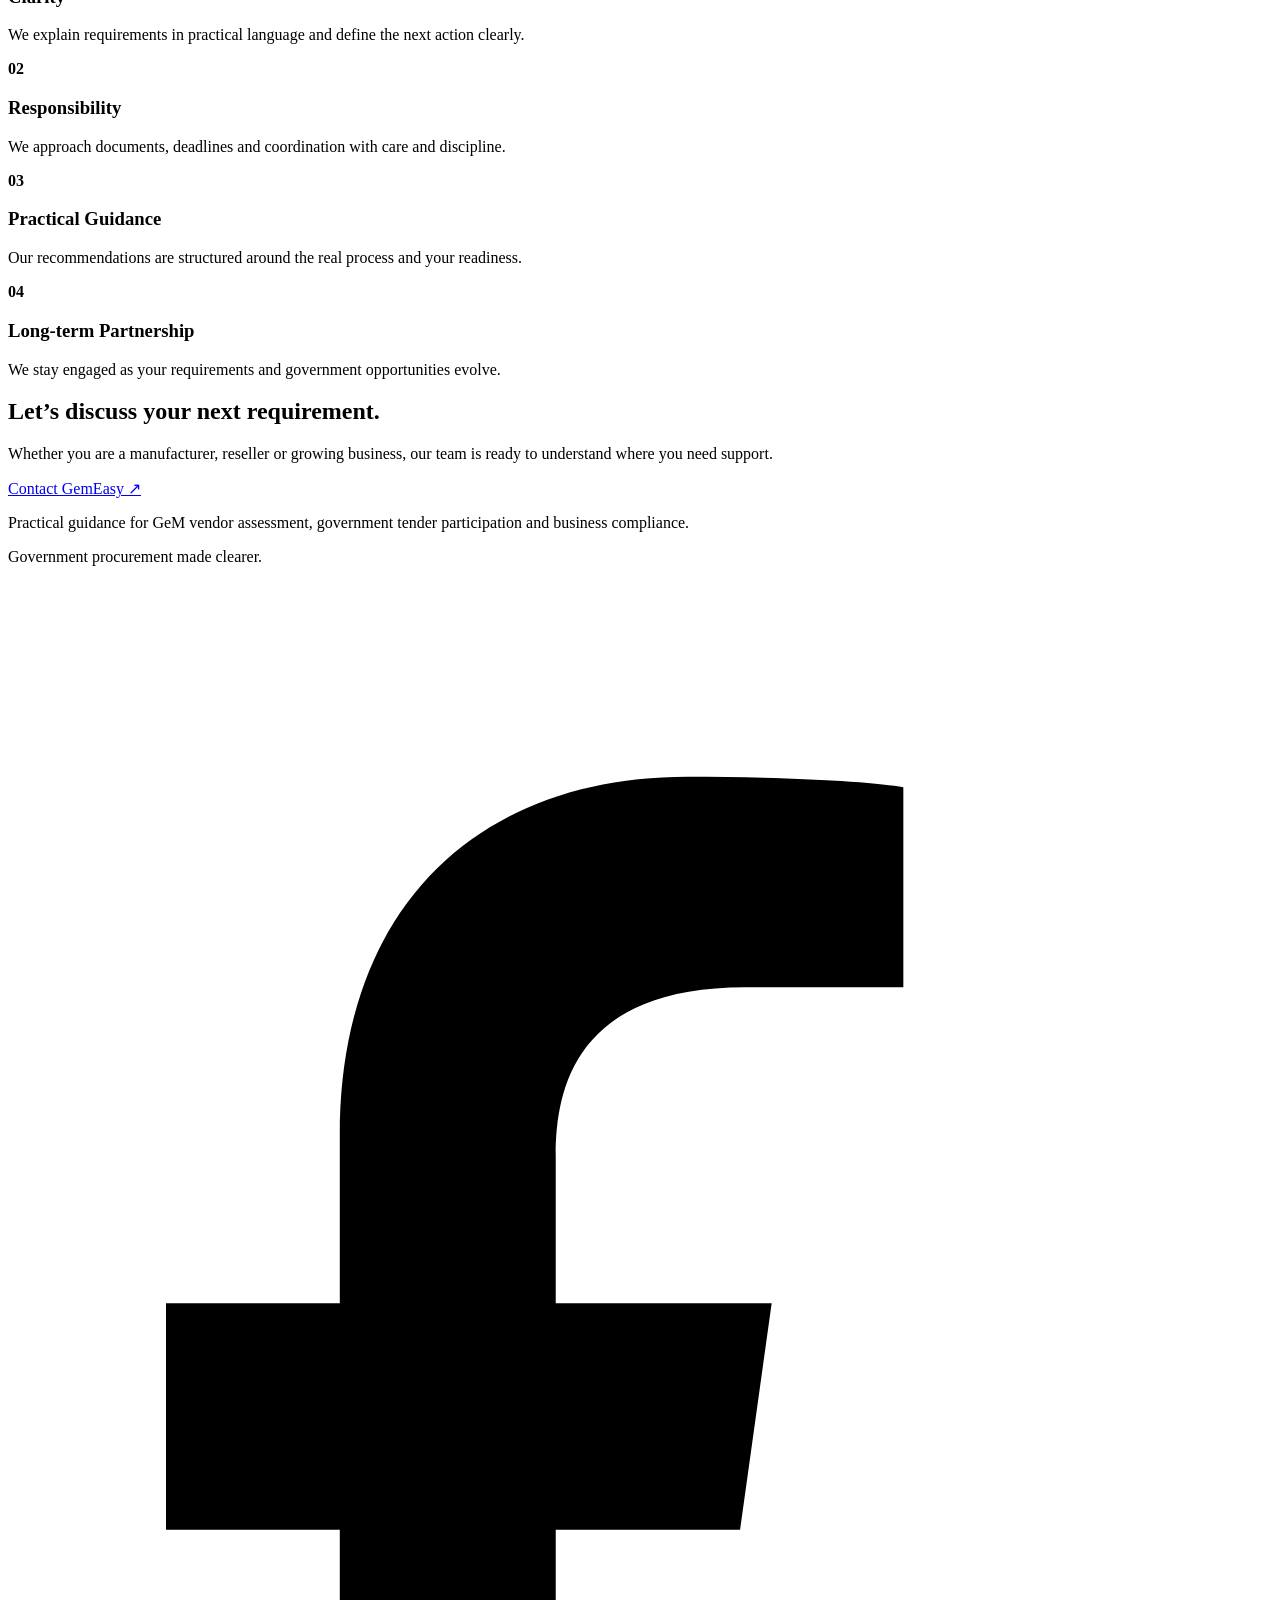
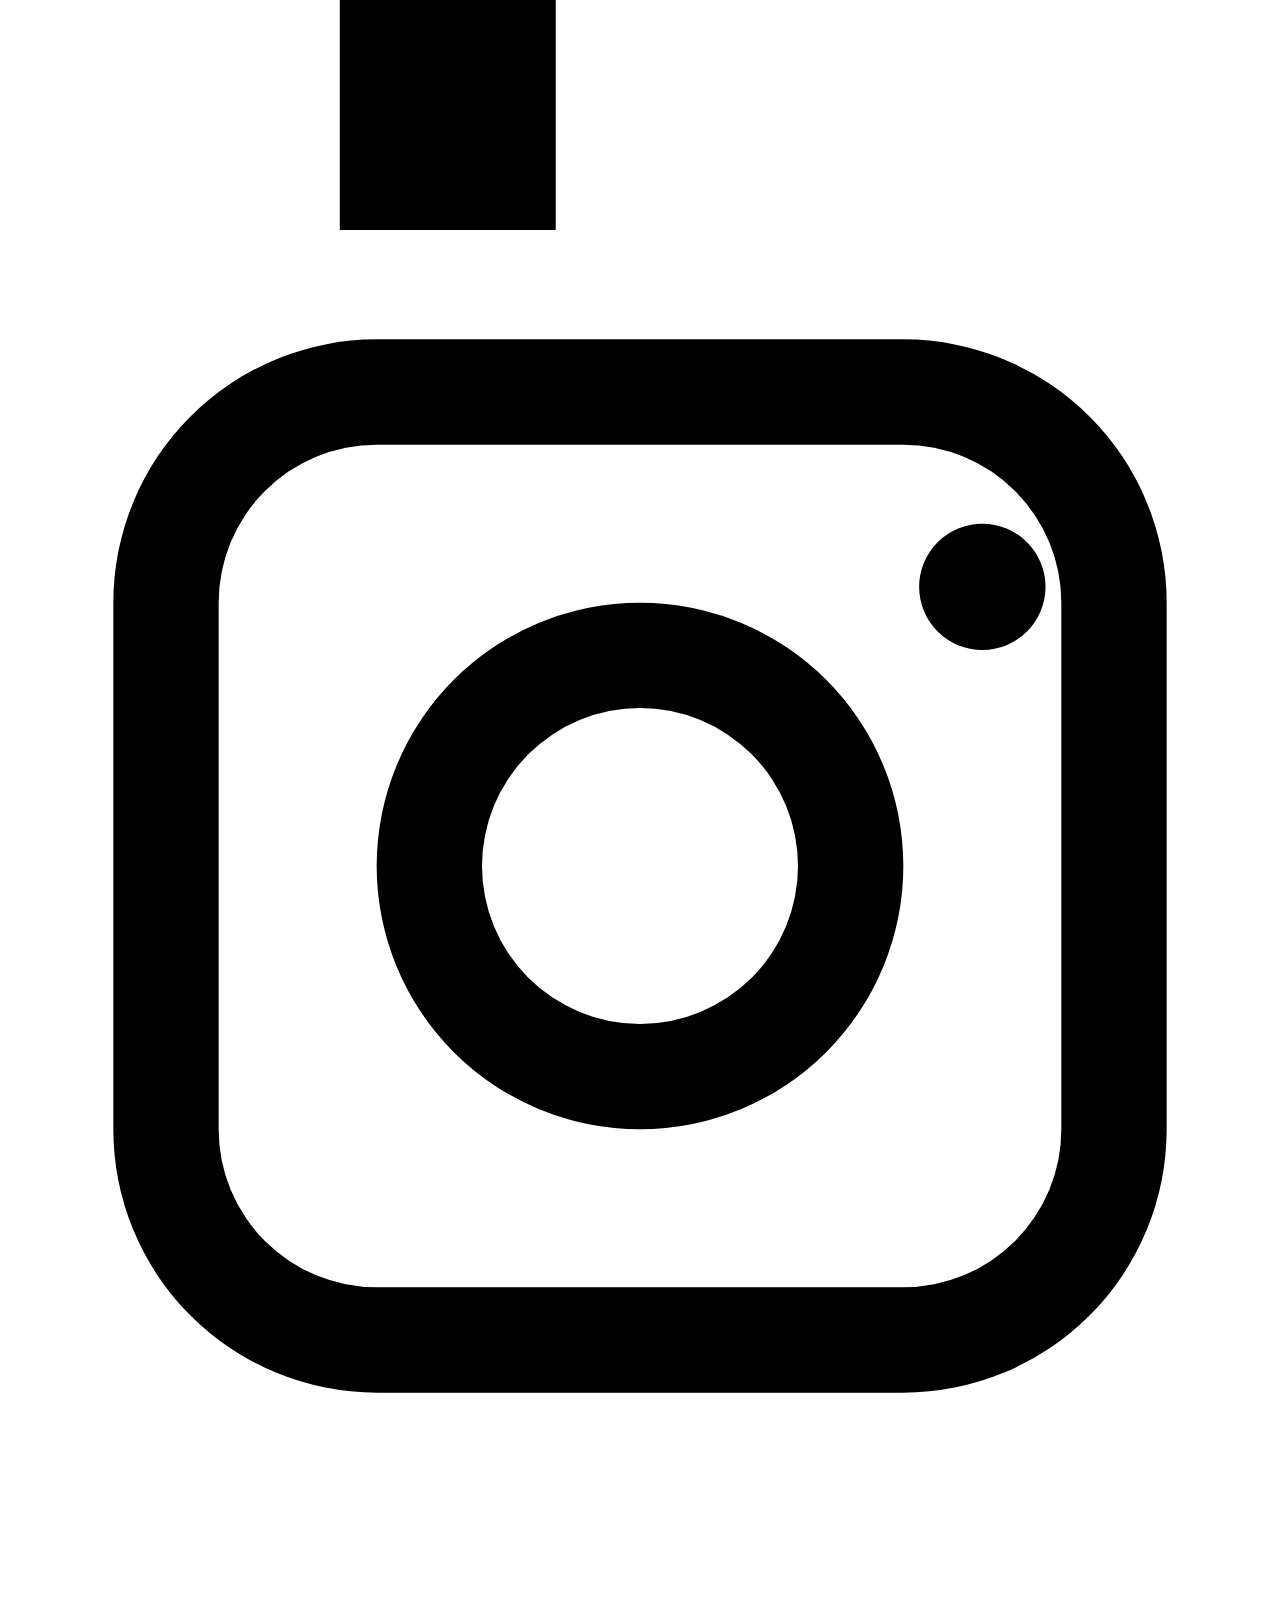
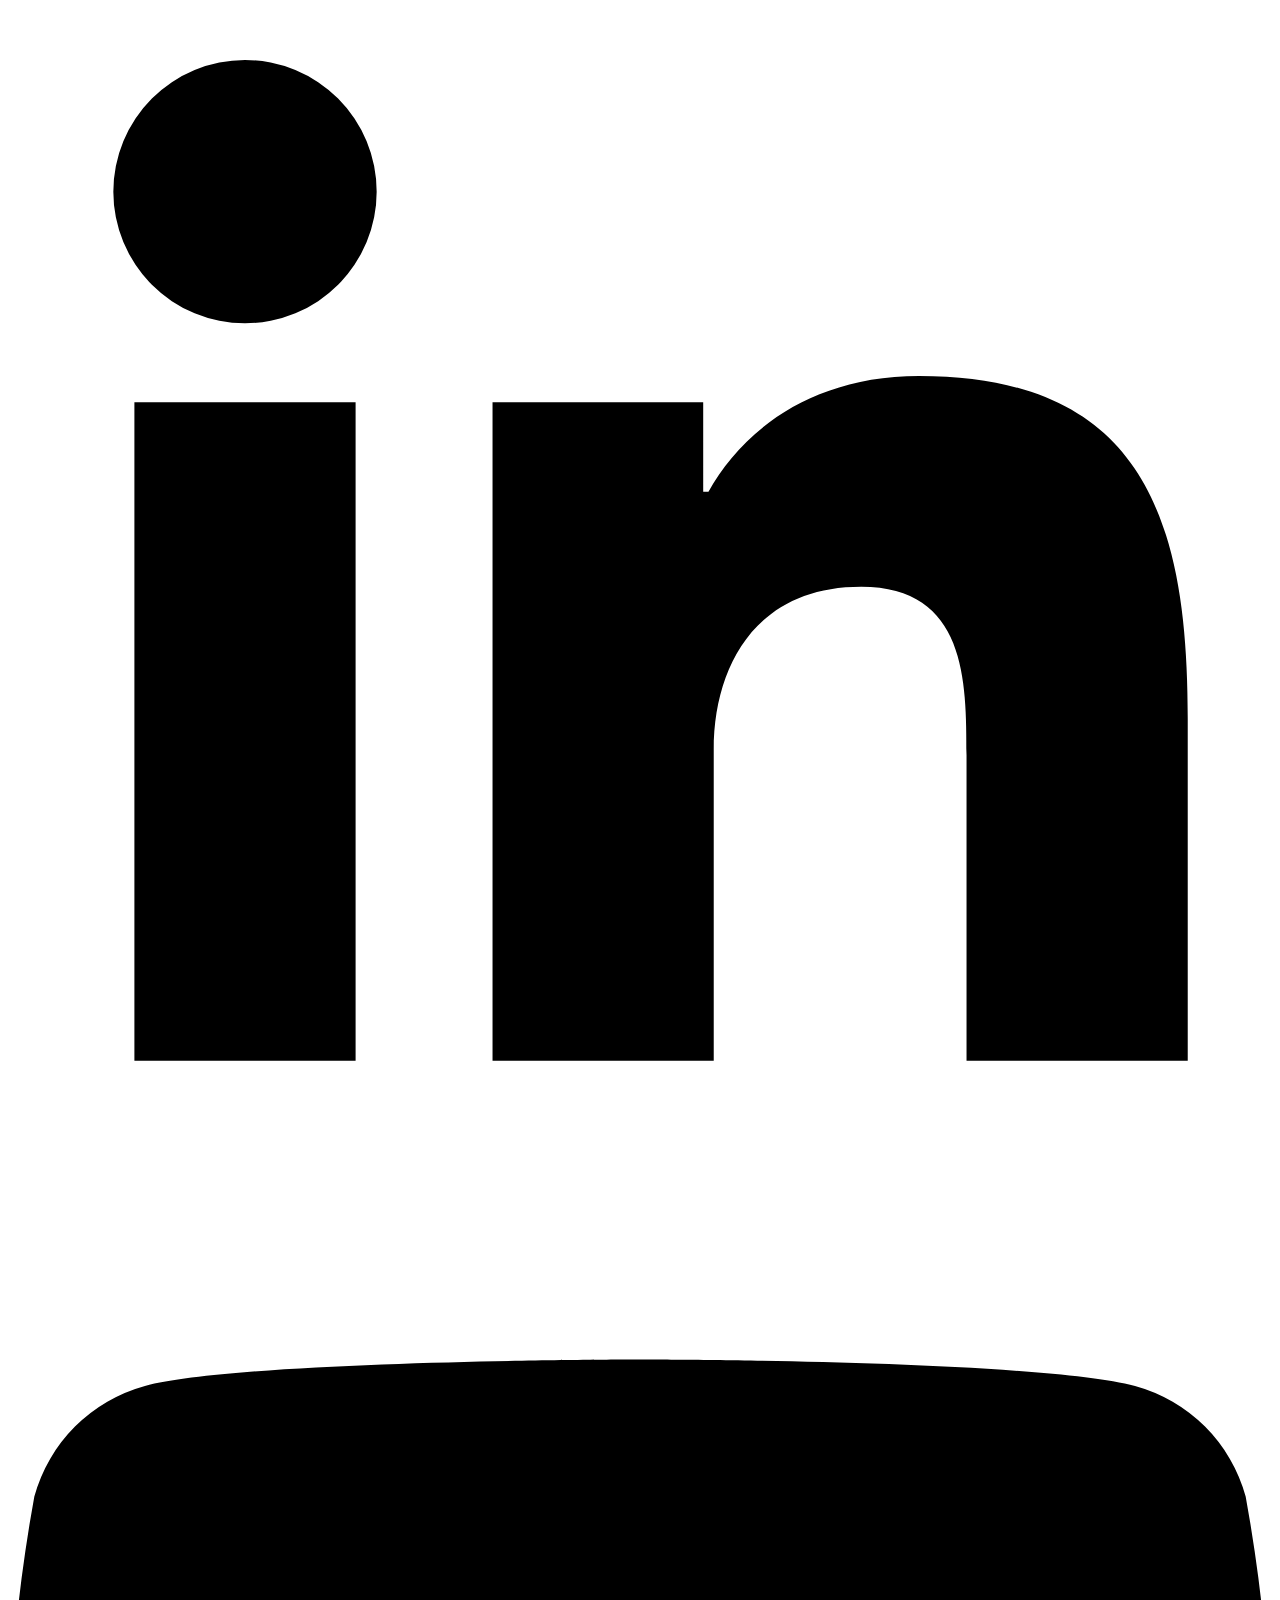
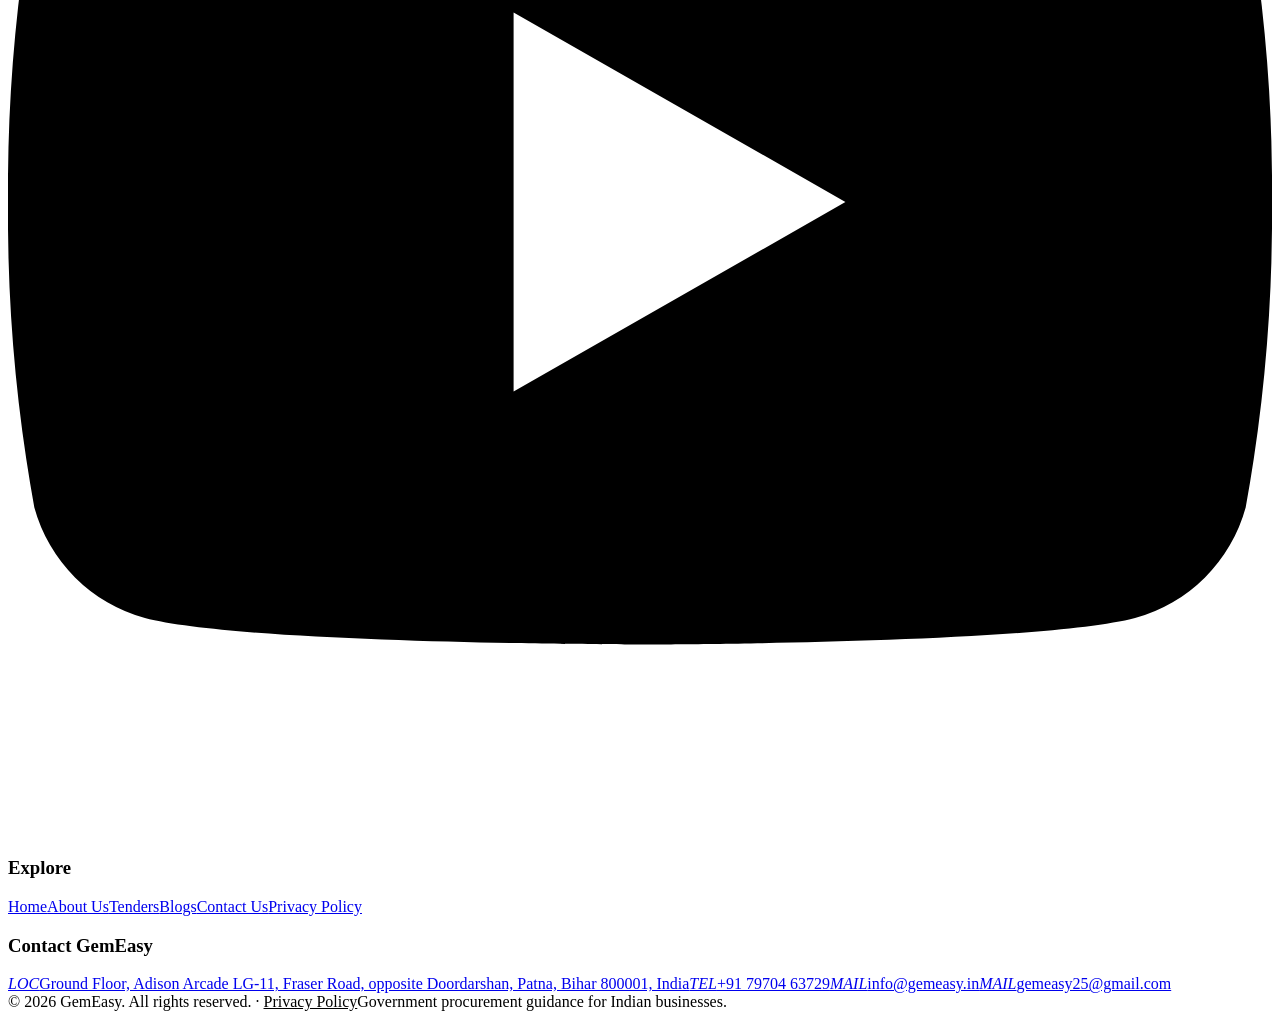
==== commit d7a965da: "Restore gemeasy25@gmail.com alongside info@gemeasy.in Co-Authored-By: Claude Opus 5.5 <noreply@anthr" ====
--- a/about.html
+++ b/about.html
@@ -32,4 +32,4 @@
   <a class="footer-social-icon" href="https://www.instagram.com/gemeasy25/" target="_blank" rel="noopener noreferrer" aria-label="GemEasy on Instagram" title="Instagram"><svg viewBox="0 0 24 24" aria-hidden="true"><path d="M7 2h10a5 5 0 0 1 5 5v10a5 5 0 0 1-5 5H7a5 5 0 0 1-5-5V7a5 5 0 0 1 5-5Zm0 2a3 3 0 0 0-3 3v10a3 3 0 0 0 3 3h10a3 3 0 0 0 3-3V7a3 3 0 0 0-3-3H7Zm11.5 1.5a1.2 1.2 0 1 1 0 2.4 1.2 1.2 0 0 1 0-2.4ZM12 7a5 5 0 1 1 0 10 5 5 0 0 1 0-10Zm0 2a3 3 0 1 0 0 6 3 3 0 0 0 0-6Z"/></svg></a>
   <a class="footer-social-icon" href="https://www.linkedin.com/company/111532952/" target="_blank" rel="noopener noreferrer" aria-label="GemEasy on LinkedIn" title="LinkedIn"><svg viewBox="0 0 24 24" aria-hidden="true"><path d="M4.5 3A2.5 2.5 0 1 1 4.5 8a2.5 2.5 0 0 1 0-5ZM2.4 9.5h4.2V22H2.4V9.5Zm6.8 0h4v1.7h.1c.6-1.1 1.9-2.2 4-2.2 4.3 0 5.1 2.8 5.1 6.5V22h-4.2v-5.8c0-1.4 0-3.2-2-3.2s-2.8 1.5-2.8 3.1V22H9.2V9.5Z"/></svg></a>
   <a class="footer-social-icon" href="https://www.youtube.com/channel/UCtAG5xnqXsFDr26qOwBi1bg" target="_blank" rel="noopener noreferrer" aria-label="GemEasy on YouTube" title="YouTube"><svg viewBox="0 0 24 24" aria-hidden="true"><path d="M23.5 6.2a3 3 0 0 0-2.1-2.1C19.5 3.6 12 3.6 12 3.6s-7.5 0-9.4.5A3 3 0 0 0 .5 6.2 31 31 0 0 0 0 12a31 31 0 0 0 .5 5.8 3 3 0 0 0 2.1 2.1c1.9.5 9.4.5 9.4.5s7.5 0 9.4-.5a3 3 0 0 0 2.1-2.1A31 31 0 0 0 24 12a31 31 0 0 0-.5-5.8ZM9.6 15.6V8.4l6.3 3.6-6.3 3.6Z"/></svg></a>
-</div></div><div class="footer-column"><h3>Explore</h3><div class="footer-links"><a href="index.html">Home</a><a href="about.html">About Us</a><a href="tenders.html">Tenders</a><a href="blogs.html">Blogs</a><a href="contact.html">Contact Us</a><a href="privacy.html">Privacy Policy</a></div></div><div class="footer-column footer-contact"><h3>Contact GemEasy</h3><div class="footer-contact-list"><a class="footer-contact-item" href="https://www.google.com/maps/search/?api=1&query=Ground%20Floor%2C%20Adison%20Arcade%20LG-11%2C%20Fraser%20Road%2C%20opposite%20Doordarshan%2C%20Patna%2C%20Bihar%20800001%2C%20India" target="_blank" rel="noopener noreferrer"><i>LOC</i><span>Ground Floor, Adison Arcade LG-11, Fraser Road, opposite Doordarshan, Patna, Bihar 800001, India</span></a><a class="footer-contact-item" href="https://wa.me/917970463729?text=Hello%20GemEasy%2C%20I%20would%20like%20to%20discuss%20your%20services." target="_blank" rel="noopener noreferrer" aria-label="Chat with GemEasy on WhatsApp"><i>TEL</i><span>+91 79704 63729</span></a><a class="footer-contact-item" href="mailto:info@gemeasy.in"><i>MAIL</i><span>info@gemeasy.in</span></a></div></div></div><div class="container footer-bottom"><span>© 2026 GemEasy. All rights reserved. · <a href="privacy.html" style="color:inherit;text-decoration:underline">Privacy Policy</a></span><span>Government procurement guidance for Indian businesses.</span></div></footer><script src="assets/script.js"></script><script src="assets/motion.js"></script><script src="assets/i18n.js"></script></body></html>
+</div></div><div class="footer-column"><h3>Explore</h3><div class="footer-links"><a href="index.html">Home</a><a href="about.html">About Us</a><a href="tenders.html">Tenders</a><a href="blogs.html">Blogs</a><a href="contact.html">Contact Us</a><a href="privacy.html">Privacy Policy</a></div></div><div class="footer-column footer-contact"><h3>Contact GemEasy</h3><div class="footer-contact-list"><a class="footer-contact-item" href="https://www.google.com/maps/search/?api=1&query=Ground%20Floor%2C%20Adison%20Arcade%20LG-11%2C%20Fraser%20Road%2C%20opposite%20Doordarshan%2C%20Patna%2C%20Bihar%20800001%2C%20India" target="_blank" rel="noopener noreferrer"><i>LOC</i><span>Ground Floor, Adison Arcade LG-11, Fraser Road, opposite Doordarshan, Patna, Bihar 800001, India</span></a><a class="footer-contact-item" href="https://wa.me/917970463729?text=Hello%20GemEasy%2C%20I%20would%20like%20to%20discuss%20your%20services." target="_blank" rel="noopener noreferrer" aria-label="Chat with GemEasy on WhatsApp"><i>TEL</i><span>+91 79704 63729</span></a><a class="footer-contact-item" href="mailto:info@gemeasy.in"><i>MAIL</i><span>info@gemeasy.in</span></a><a class="footer-contact-item" href="mailto:gemeasy25@gmail.com"><i>MAIL</i><span>gemeasy25@gmail.com</span></a></div></div></div><div class="container footer-bottom"><span>© 2026 GemEasy. All rights reserved. · <a href="privacy.html" style="color:inherit;text-decoration:underline">Privacy Policy</a></span><span>Government procurement guidance for Indian businesses.</span></div></footer><script src="assets/script.js"></script><script src="assets/motion.js"></script><script src="assets/i18n.js"></script></body></html>
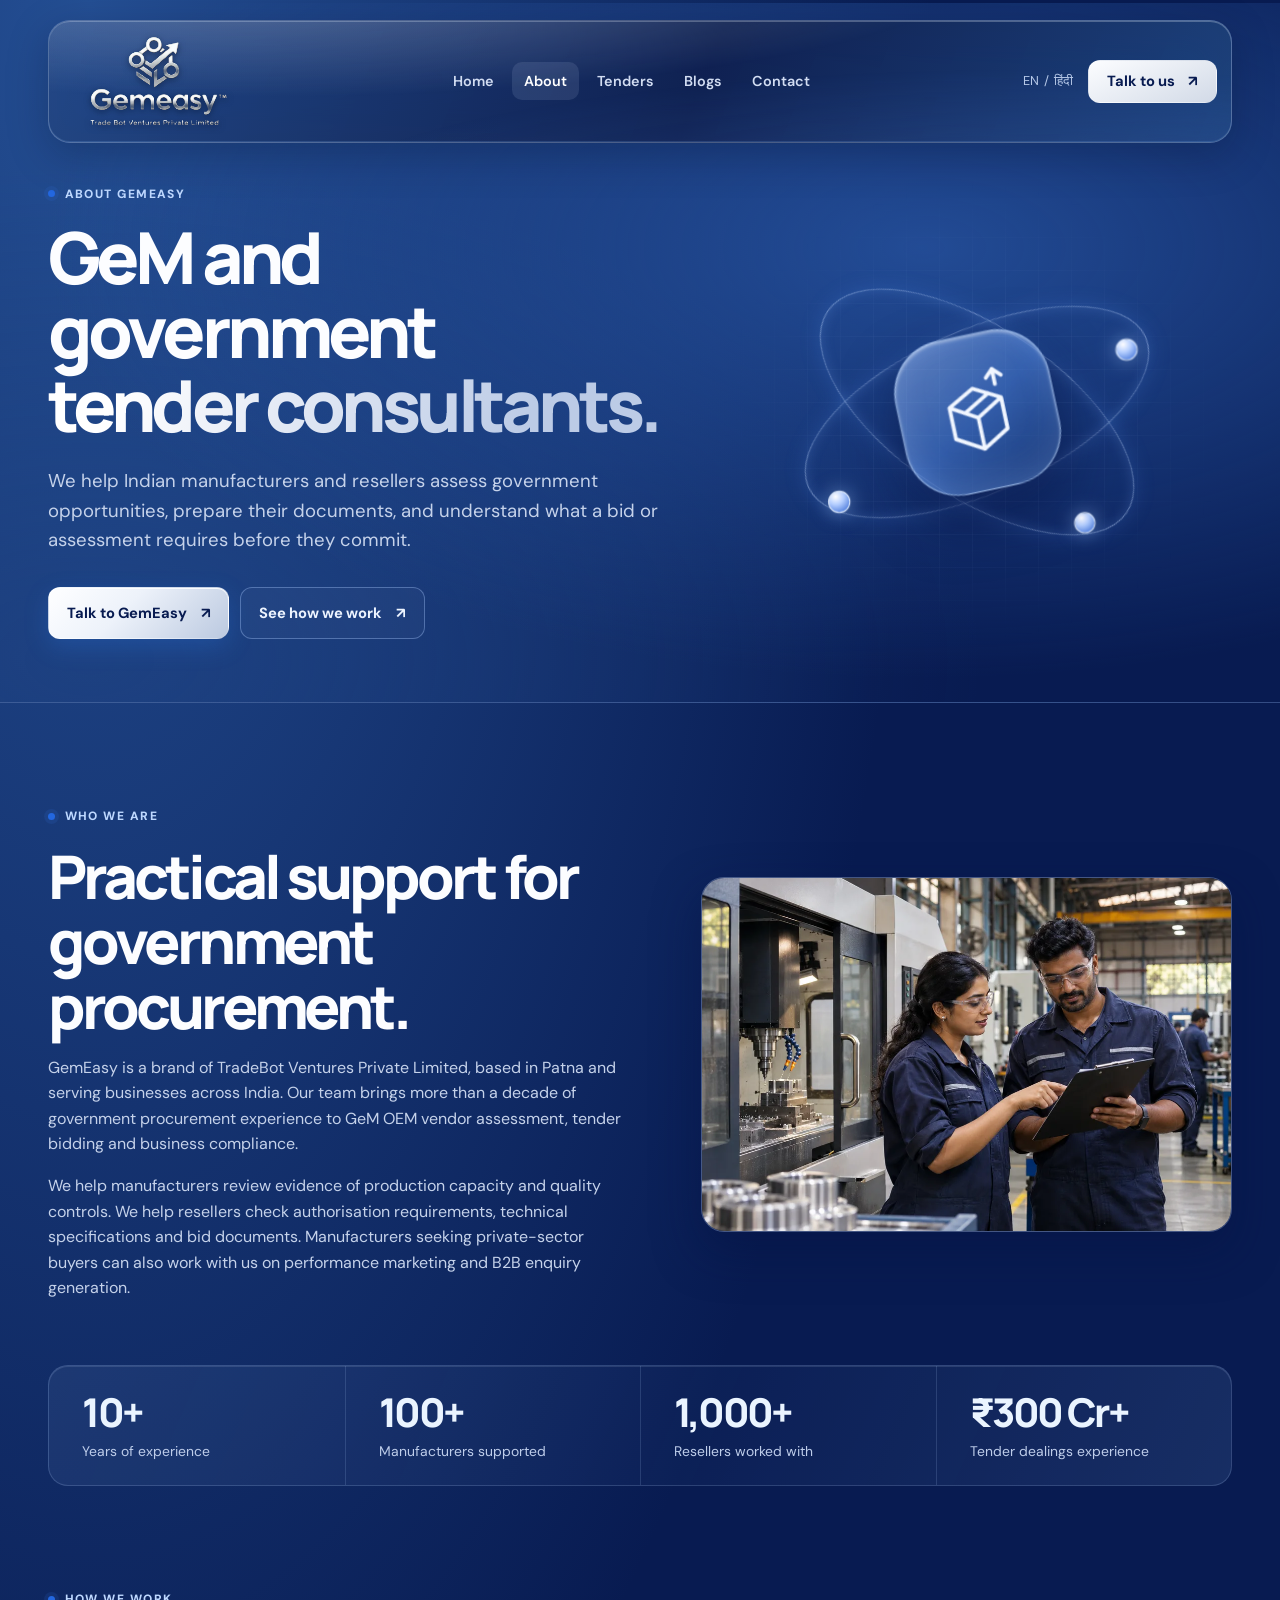
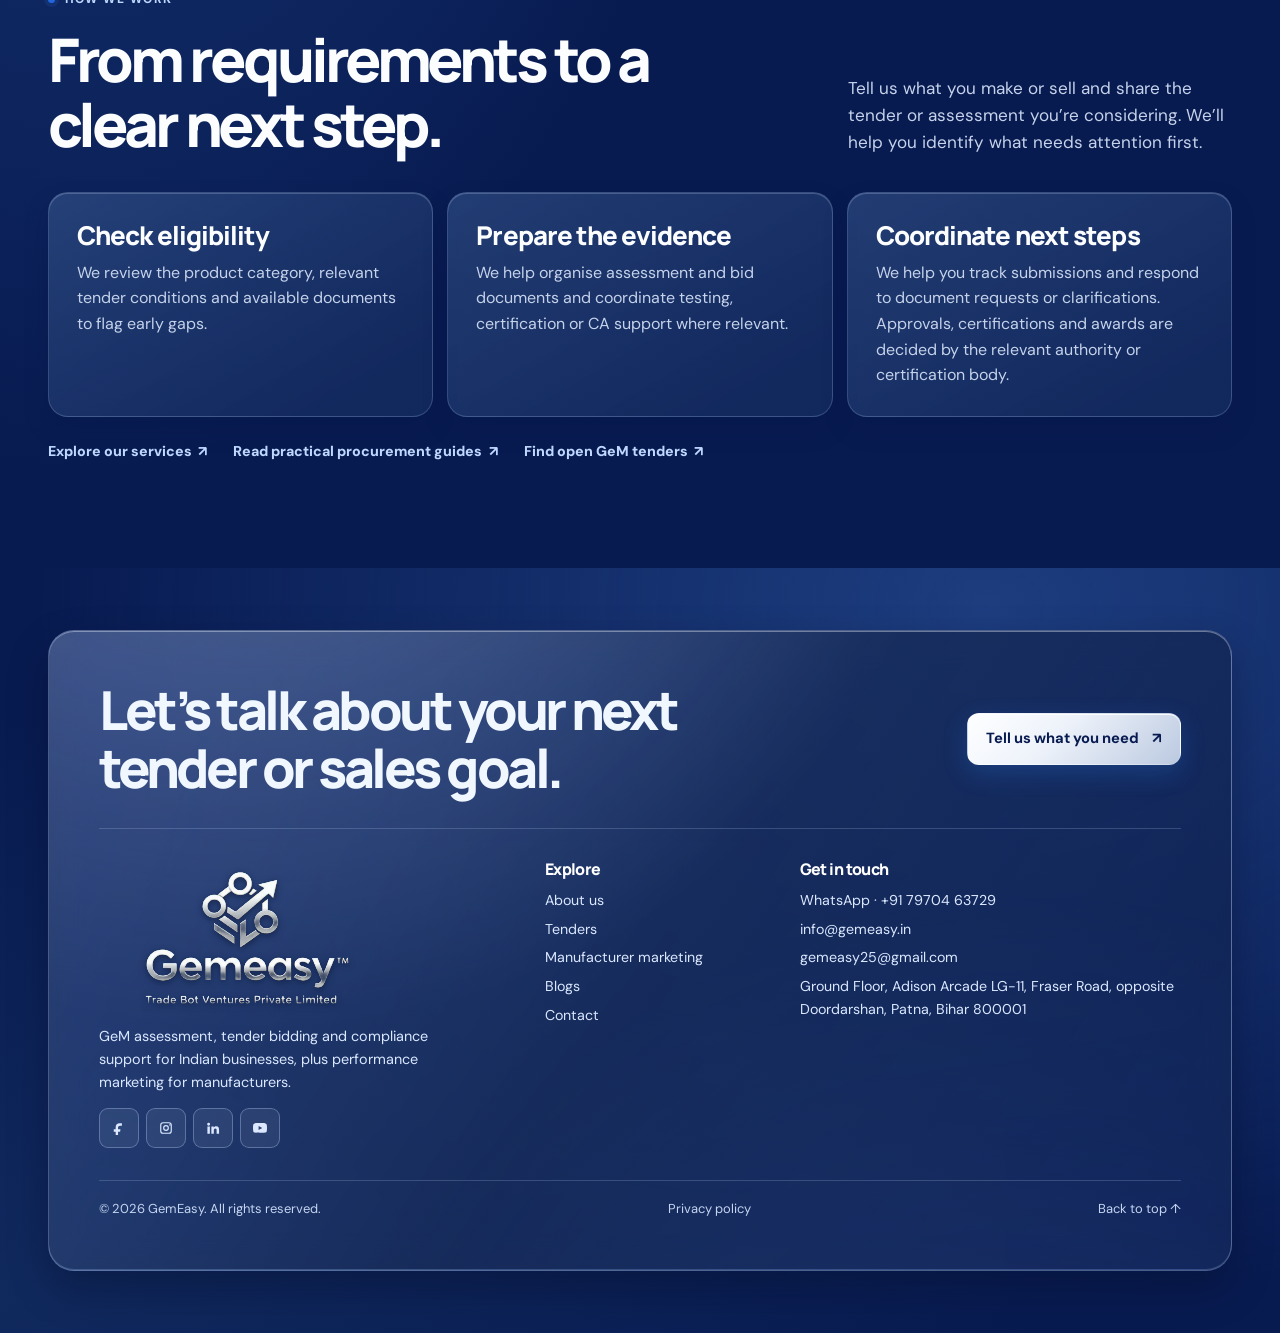
==== commit 82bbccd7: "Publish GemEasy About Us and Blogs redesign" ====
--- a/about.html
+++ b/about.html
@@ -1,35 +1,171 @@
-<!doctype html><html lang="en-IN"><head><meta charset="UTF-8"><meta name="viewport" content="width=device-width,initial-scale=1"><title>About GemEasy | GeM & Government Tender Consultants</title><meta name="description" content="Meet GemEasy’s government procurement specialists with 10+ years of experience supporting manufacturers and resellers across GeM, tenders and compliance."><meta name="robots" content="index,follow,max-image-preview:large,max-snippet:-1,max-video-preview:-1"><link rel="canonical" href="https://junaitmallick123.github.io/gemeasy-website/about.html"><link rel="alternate" hreflang="en-in" href="https://junaitmallick123.github.io/gemeasy-website/about.html"><meta property="og:locale" content="en_IN"><meta property="og:type" content="website"><meta property="og:site_name" content="GemEasy"><meta property="og:title" content="About GemEasy | GeM & Government Tender Consultants"><meta property="og:description" content="Meet GemEasy’s government procurement specialists with 10+ years of experience supporting manufacturers and resellers across GeM, tenders and compliance."><meta property="og:url" content="https://junaitmallick123.github.io/gemeasy-website/about.html"><meta property="og:image" content="https://junaitmallick123.github.io/gemeasy-website/assets/gemeasy-logo.png"><meta property="og:image:alt" content="GemEasy government procurement consultancy"><meta name="twitter:card" content="summary_large_image"><meta name="twitter:title" content="About GemEasy | GeM & Government Tender Consultants"><meta name="twitter:description" content="Meet GemEasy’s government procurement specialists with 10+ years of experience supporting manufacturers and resellers across GeM, tenders and compliance."><meta name="twitter:image" content="https://junaitmallick123.github.io/gemeasy-website/assets/gemeasy-logo.png"><meta name="theme-color" content="#073f80"><link rel="icon" type="image/png" sizes="180x180" href="[data-uri]"><link rel="shortcut icon" type="image/png" href="[data-uri]"><link rel="apple-touch-icon" sizes="180x180" href="[data-uri]"><link rel="manifest" href="site.webmanifest"><script type="application/ld+json">{"@context":"https://schema.org","@type":"AboutPage","@id":"https://junaitmallick123.github.io/gemeasy-website/about.html#webpage","url":"https://junaitmallick123.github.io/gemeasy-website/about.html","name":"About GemEasy","description":"Government procurement specialists supporting Indian manufacturers and resellers.","mainEntity":{"@id":"https://junaitmallick123.github.io/gemeasy-website/#organization"},"inLanguage":"en-IN"}</script><link rel="preconnect" href="https://fonts.googleapis.com"><link rel="preconnect" href="https://fonts.gstatic.com" crossorigin><link href="https://fonts.googleapis.com/css2?family=DM+Sans:wght@400;500;600;700&family=Manrope:wght@600;700;800&display=swap" rel="stylesheet"><link rel="stylesheet" href="assets/style-v17.css?v=27"><link rel="stylesheet" href="assets/motion.css"><link rel="stylesheet" href="assets/language-v2.css"></head><body><header class="site-header"><div class="container nav-wrap"><a class="brand" href="index.html"><img src="assets/gemeasy-logo.png" alt="GemEasy"></a><button class="menu-toggle" aria-label="Open navigation"><span></span><span></span><span></span></button><nav class="nav-links"><a href="index.html">Home</a><a class="active" href="about.html">About Us</a><a href="tenders.html">Tenders</a><a href="blogs.html">Blogs</a><a href="contact.html">Contact Us</a></nav><button class="language-toggle" id="languageToggle" type="button" aria-label="Switch website language"><span data-lang="en">EN</span><span class="lang-divider">/</span><span data-lang="hi">हिंदी</span></button><a class="button button-small nav-cta" href="contact.html">Get Assistance <span>↗</span></a></div></header><main><section class="page-hero"><div class="container"><div class="eyebrow light"><span></span> The GemEasy Family</div><h1>A decade of experience.<br><em>One clear purpose.</em></h1><p>We are a team of government procurement professionals helping manufacturers, resellers and growing businesses approach tenders, GeM assessments and compliance with greater preparedness.</p></div></section><section class="section about-story-section about-story-redesign">
-  <div class="container about-story-layout about-story-new-layout">
-    <div class="about-story-copy about-story-content">
-      <div class="eyebrow dark"><span></span> Who We Are</div>
-      <h2>Experience built inside the world of <em>government procurement.</em></h2>
-      <p>GemEasy brings together professionals with more than a decade of hands-on experience in government tenders and contracts. We understand the documents, timelines, portal processes and compliance details that can make procurement feel difficult.</p>
-      <p>Our team supports manufacturers and resellers across bidding, GeM OEM vendor assessment, laboratory certification, statutory compliance, taxation and audit—providing one coordinated point of guidance from preparation to participation.</p>
-      <div class="about-legal-note">
-        <span class="legal-note-mark">Registered identity</span>
-        <p><strong>GemEasy</strong> is a brand operated under the registered company <strong>TradeBot Ventures Private Limited.</strong></p>
+<!doctype html>
+<html lang="en-IN">
+<head>
+  <meta charset="utf-8">
+  <meta name="viewport" content="width=device-width, initial-scale=1">
+  <title>About GemEasy | GeM &amp; Government Tender Consultants</title>
+  <meta name="description" content="Learn how GemEasy supports Indian manufacturers and resellers with GeM OEM assessment, government tender bidding, certification coordination and B2B enquiries.">
+  <meta name="robots" content="index,follow,max-image-preview:large,max-snippet:-1,max-video-preview:-1">
+  <meta name="theme-color" content="#081b51">
+  <meta name="geo.region" content="IN-BR">
+  <meta name="geo.placename" content="Patna">
+  <link rel="canonical" href="https://gemeasy.in/about.html">
+  <link rel="alternate" hreflang="en-in" href="https://gemeasy.in/about.html">
+  <meta property="og:locale" content="en_IN">
+  <meta property="og:type" content="website">
+  <meta property="og:site_name" content="GemEasy">
+  <meta property="og:title" content="About GemEasy | GeM &amp; Government Tender Consultants">
+  <meta property="og:description" content="Learn how GemEasy supports Indian manufacturers and resellers with GeM OEM assessment, government tender bidding, certification coordination and B2B enquiries.">
+  <meta property="og:url" content="https://gemeasy.in/about.html">
+  <meta property="og:image" content="https://gemeasy.in/assets/gemeasy-official-logo.png">
+  <meta property="og:image:alt" content="GemEasy government procurement consultancy">
+  <meta name="twitter:card" content="summary_large_image">
+  <meta name="twitter:image" content="https://gemeasy.in/assets/gemeasy-official-logo.png">
+  <link rel="icon" href="assets/gemeasy-touch-icon.png" type="image/png" sizes="192x192">
+  <link rel="icon" href="assets/gemeasy-favicon.svg" type="image/svg+xml" sizes="any">
+  <link rel="apple-touch-icon" href="assets/gemeasy-touch-icon.png">
+  <link rel="manifest" href="site.webmanifest">
+  <link rel="preconnect" href="https://fonts.googleapis.com">
+  <link rel="preconnect" href="https://fonts.gstatic.com" crossorigin>
+  <link href="https://fonts.googleapis.com/css2?family=DM+Sans:wght@400;500;600;700&family=Manrope:wght@600;700;800&display=swap" rel="stylesheet">
+  <link rel="stylesheet" href="assets/home.css">
+  <link rel="stylesheet" href="assets/editorial.css">
+  <script type="application/ld+json">{
+  "@context": "https://schema.org",
+  "@type": "AboutPage",
+  "@id": "https://gemeasy.in/about.html#webpage",
+  "url": "https://gemeasy.in/about.html",
+  "name": "About GemEasy | GeM & Government Tender Consultants",
+  "description": "Learn how GemEasy supports Indian manufacturers and resellers with GeM OEM assessment, government tender bidding, certification coordination and B2B enquiries.",
+  "inLanguage": "en-IN",
+  "isPartOf": {
+    "@id": "https://gemeasy.in/#website"
+  },
+  "about": {
+    "@id": "https://gemeasy.in/#organization"
+  }
+}</script>
+  <script src="assets/i18n.js" defer></script>
+  <script src="assets/home.js" defer></script>
+  <script src="assets/editorial.js" defer></script>
+</head>
+<body id="top" class="editorial-page">
+  <svg class="brand-filters" width="0" height="0" aria-hidden="true" focusable="false">
+    <defs>
+      <filter id="brand-blue-matte" color-interpolation-filters="sRGB">
+        <feColorMatrix type="matrix" values="1 0 0 0 0
+                                             0 1 0 0 0
+                                             0 0 1 0 0
+                                             5 0 -3 0 -.10"/>
+      </filter>
+    </defs>
+  </svg>
+  <a class="skip-link" href="#main" data-hi="मुख्य सामग्री पर जाएँ">Skip to content</a>
+  <header class="home-header">
+    <div class="wrap nav-glass">
+      <a class="wordmark" href="index.html" aria-label="GemEasy"><img src="assets/gemeasy-official-logo.png" alt="" width="866" height="858" fetchpriority="high"></a>
+      <nav id="home-nav" class="home-nav" aria-label="Main navigation" data-hi-label="मुख्य नेविगेशन">
+        <a href="index.html" data-hi="होम">Home</a>
+        <a href="about.html" aria-current="page" data-hi="हमारे बारे में">About</a>
+        <a href="tenders.html" data-hi="टेंडर">Tenders</a>
+        <a href="blogs.html" data-hi="ब्लॉग">Blogs</a>
+        <a href="contact.html" data-hi="संपर्क करें">Contact</a>
+      </nav>
+      <div class="nav-actions">
+        <button class="language-toggle" id="languageToggle" type="button" aria-label="Switch to Hindi"><span data-lang="en">EN</span><span aria-hidden="true">/</span><span data-lang="hi">हिंदी</span></button>
+        <a class="button button-nav" href="contact.html"><span data-hi="बात करें">Talk to us</span><span aria-hidden="true">↗</span></a>
+        <button class="menu-button" type="button" aria-label="Menu" data-hi-label="मेनू" aria-controls="home-nav" aria-expanded="false" hidden><span></span><span></span></button>
       </div>
     </div>
-    <div class="about-identity-panel" aria-label="GemEasy areas of expertise">
-      <div class="identity-glow"></div>
-      <div class="identity-orbit orbit-one"></div>
-      <div class="identity-orbit orbit-two"></div>
-      <span class="identity-node node-tender">Tenders</span>
-      <span class="identity-node node-gem">GeM</span>
-      <span class="identity-node node-compliance">Compliance</span>
-      <span class="identity-node node-tax">Tax</span>
-      <div class="identity-core"><small>A brand of</small><strong>GemEasy</strong><span>TradeBot Ventures<br>Private Limited</span></div>
-    </div>
-  </div>
-  <div class="container about-expertise-strip">
-    <div><i></i><span><b>Tender specialists</b><small>Opportunity to submission</small></span></div>
-    <div><i></i><span><b>GeM consultants</b><small>Assessment readiness</small></span></div>
-    <div><i></i><span><b>Compliance partners</b><small>Testing and certification</small></span></div>
-    <div><i></i><span><b>CA &amp; tax support</b><small>GST, tax and audit</small></span></div>
-  </div>
-</section><section class="about-stats"><div class="container stats-grid"><div><strong>10+</strong><span>Years of Experience</span></div><div><strong>100+</strong><span>Manufacturers Supported</span></div><div><strong>1,000+</strong><span>Resellers Worked With</span></div><div><strong>₹300 Cr+</strong><span>Tender Dealings Experience</span></div></div></section><section class="section"><div class="container"><div class="section-heading"><div><div class="eyebrow dark"><span></span> What We Bring Together</div><h2>Specialists across every<br><em>important requirement.</em></h2></div><p>Our strength comes from bringing procurement, assessment, laboratory and financial-compliance expertise into one coordinated support system.</p></div><div class="capability-grid"><article><b>01</b><h3>Government Procurement Expertise</h3><p>Tender discovery, eligibility assessment, documentation and bidding support across GeM, central, state, PSU and departmental portals.</p></article><article><b>02</b><h3>GeM OEM Assessment Preparation</h3><p>Documentation, desktop assessment and video assessment readiness for businesses seeking OEM assessment on the Government e-Marketplace.</p></article><article><b>03</b><h3>Laboratory & Certification Coordination</h3><p>Coordination with partner and accredited NABL laboratories for testing, alongside support for ISO and BIS-related requirements.</p></article><article><b>04</b><h3>CA-led Tax & Compliance Support</h3><p>GST registration and compliance, accounting, taxation and audit assistance delivered with experienced Chartered Accountants.</p></article></div><p class="disclaimer">GemEasy provides preparation, assistance and coordination. Government approvals and certifications remain subject to the relevant authority or accredited body.</p></div></section><section class="process-section section"><div class="container mission-grid"><div><div class="eyebrow light"><span></span> Our Mission</div><h2>Make participation simpler and preparation stronger.</h2><p>We simplify government procurement and compliance so manufacturers, resellers and growing businesses can participate with clarity, discipline and confidence.</p></div><div><div class="eyebrow light"><span></span> Our Vision</div><h2>A trusted partner for the long term.</h2><p>We aim to become the dependable support partner Indian businesses turn to while navigating government opportunities and regulatory requirements.</p></div></div></section><section class="section"><div class="container"><div class="eyebrow dark"><span></span> How We Work</div><div class="value-grid four"><article><b>01</b><h3>Clarity</h3><p>We explain requirements in practical language and define the next action clearly.</p></article><article><b>02</b><h3>Responsibility</h3><p>We approach documents, deadlines and coordination with care and discipline.</p></article><article><b>03</b><h3>Practical Guidance</h3><p>Our recommendations are structured around the real process and your readiness.</p></article><article><b>04</b><h3>Long-term Partnership</h3><p>We stay engaged as your requirements and government opportunities evolve.</p></article></div></div></section><section class="cta-section"><div class="container cta-box"><div><h2>Let’s discuss your next requirement.</h2><p>Whether you are a manufacturer, reseller or growing business, our team is ready to understand where you need support.</p></div><a class="button button-white" href="contact.html">Contact GemEasy <span>↗</span></a></div></section></main><footer class="site-footer"><div class="container footer-main"><div class="footer-brand"><a class="brand footer-logo" href="index.html" aria-label="GemEasy home"></a><p>Practical guidance for GeM vendor assessment, government tender participation and business compliance.</p><span class="footer-tagline">Government procurement made clearer.</span><div class="footer-socials" aria-label="GemEasy social media profiles">
+  </header>
+
+  <main id="main">
+    <section class="editorial-hero">
+      <div class="wrap editorial-hero-grid">
+        <div class="editorial-hero-copy">
+          <p class="eyebrow"><i aria-hidden="true"></i><span data-hi="GemEasy के बारे में">About GemEasy</span></p>
+          <h1><span data-hi="GeM और सरकारी">GeM and government</span> <em data-hi="टेंडर सलाहकार।">tender consultants.</em></h1>
+          <p class="editorial-intro" data-hi="हम भारतीय निर्माताओं और रीसेलर्स को सरकारी अवसरों का आकलन करने, दस्तावेज़ तैयार करने और बिड या मूल्यांकन की आवश्यकताएँ पहले से समझने में मदद करते हैं।">We help Indian manufacturers and resellers assess government opportunities, prepare their documents, and understand what a bid or assessment requires before they commit.</p>
+          <div class="hero-actions"><a class="button button-primary" href="contact.html"><span data-hi="GemEasy से बात करें">Talk to GemEasy</span><span aria-hidden="true">↗</span></a><a class="button button-outline" href="#about-approach"><span data-hi="हमारा तरीका देखें">See how we work</span><span aria-hidden="true">↗</span></a></div>
+        </div>
+        <div class="editorial-art orbital-art" data-tilt aria-hidden="true">
+          <span class="orbit-field"></span>
+          <div class="art-layers">
+            <span class="orbit-track orbit-track-one"></span><span class="orbit-track orbit-track-two"></span>
+            <span class="orbit-node orbit-node-one"></span><span class="orbit-node orbit-node-two"></span><span class="orbit-node orbit-node-three"></span>
+            <span class="orbit-core"><svg viewBox="0 0 96 96" fill="none"><path d="M24 68V39l24-13 24 13v29L48 82 24 68Z M24 39l24 14 24-14 M48 53v29 M38 46l23-13 M62 19l7-7 7 7 M69 12v14" stroke="currentColor" stroke-width="3.5" stroke-linecap="round" stroke-linejoin="round"/></svg></span>
+          </div>
+        </div>
+      </div>
+    </section>
+    <section class="wrap section editorial-story" aria-labelledby="company-story">
+      <div class="story-copy">
+        <p class="eyebrow"><i aria-hidden="true"></i><span data-hi="हम कौन हैं">Who we are</span></p>
+        <h2 id="company-story" data-hi="सरकारी खरीद के लिए व्यावहारिक सहायता।">Practical support for government procurement.</h2>
+        <p data-hi="GemEasy पटना स्थित TradeBot Ventures Private Limited का ब्रांड है और पूरे भारत के व्यवसायों के साथ काम करता है। हमारी टीम को GeM OEM मूल्यांकन, सरकारी टेंडर और व्यवसाय अनुपालन का एक दशक से अधिक अनुभव है।">GemEasy is a brand of TradeBot Ventures Private Limited, based in Patna and serving businesses across India. Our team brings more than a decade of government procurement experience to GeM OEM vendor assessment, tender bidding and business compliance.</p>
+        <p data-hi="हम निर्माताओं के उत्पादन क्षमता और गुणवत्ता नियंत्रण के प्रमाण की समीक्षा करते हैं। रीसेलर्स को प्राधिकरण, तकनीकी विनिर्देश और बिड दस्तावेज़ जाँचने में मदद करते हैं। निजी क्षेत्र के खरीदारों तक पहुँचने के लिए निर्माता परफॉर्मेंस मार्केटिंग और B2B पूछताछ में भी हमारी सहायता ले सकते हैं।">We help manufacturers review evidence of production capacity and quality controls. We help resellers check authorisation requirements, technical specifications and bid documents. Manufacturers seeking private-sector buyers can also work with us on performance marketing and B2B enquiry generation.</p>
+      </div>
+      <figure class="editorial-photo"><img src="assets/home-manufacturing.webp" alt="" width="1050" height="700" loading="lazy" decoding="async"></figure>
+            <div class="stats" aria-label="GemEasy experience" data-hi-label="GemEasy का अनुभव">
+        <div><strong>10+</strong><span data-hi="वर्षों का अनुभव">Years of experience</span></div>
+        <div><strong>100+</strong><span data-hi="निर्माताओं को सहायता">Manufacturers supported</span></div>
+        <div><strong>1,000+</strong><span data-hi="रीसेलर्स के साथ काम किया">Resellers worked with</span></div>
+        <div><strong data-hi="₹300 करोड़+">₹300 Cr+</strong><span data-hi="टेंडर कार्य का अनुभव">Tender dealings experience</span></div>
+      </div>
+    </section>
+    <section class="section wrap editorial-approach" id="about-approach" aria-labelledby="approach-title">
+      <div class="section-heading">
+        <div><p class="eyebrow"><i aria-hidden="true"></i><span data-hi="हम कैसे काम करते हैं">How we work</span></p><h2 id="approach-title" data-hi="आवश्यकताओं से स्पष्ट अगले कदम तक।">From requirements to a clear next step.</h2></div>
+        <p data-hi="बताएँ कि आप क्या बनाते या बेचते हैं और संबंधित टेंडर या मूल्यांकन साझा करें। हम प्राथमिकताएँ तय करने में मदद करेंगे।">Tell us what you make or sell and share the tender or assessment you’re considering. We’ll help you identify what needs attention first.</p>
+      </div>
+      <div class="editorial-card-grid">
+        <article class="editorial-panel"><h3 data-hi="पात्रता जाँचें">Check eligibility</h3><p data-hi="हम उत्पाद श्रेणी, टेंडर की शर्तें और उपलब्ध दस्तावेज़ देखकर शुरुआती कमियाँ बताते हैं।">We review the product category, relevant tender conditions and available documents to flag early gaps.</p></article>
+        <article class="editorial-panel"><h3 data-hi="प्रमाण तैयार करें">Prepare the evidence</h3><p data-hi="हम मूल्यांकन और बिड दस्तावेज़ व्यवस्थित करने तथा ज़रूरत के अनुसार परीक्षण, प्रमाणन या चार्टर्ड अकाउंटेंट से समन्वय में मदद करते हैं।">We help organise assessment and bid documents and coordinate testing, certification or CA support where relevant.</p></article>
+        <article class="editorial-panel"><h3 data-hi="अगले कदम तय करें">Coordinate next steps</h3><p data-hi="हम आवेदन की प्रगति और अतिरिक्त दस्तावेज़ या स्पष्टीकरण के अनुरोधों पर सहायता करते हैं। स्वीकृति, प्रमाणन और टेंडर का निर्णय संबंधित प्राधिकरण या प्रमाणन संस्था करती है।">We help you track submissions and respond to document requests or clarifications. Approvals, certifications and awards are decided by the relevant authority or certification body.</p></article>
+      </div>
+      <div class="editorial-links"><a class="card-link" href="index.html#services"><span data-hi="हमारी सेवाएँ देखें">Explore our services</span><span aria-hidden="true">↗</span></a><a class="card-link" href="blogs.html#guides"><span data-hi="सरकारी खरीद की व्यावहारिक गाइड पढ़ें">Read practical procurement guides</span><span aria-hidden="true">↗</span></a><a class="card-link" href="tenders.html"><span data-hi="खुले GeM टेंडर खोजें">Find open GeM tenders</span><span aria-hidden="true">↗</span></a></div>
+    </section>
+  </main>
+
+  <footer class="home-footer">
+    <div class="wrap footer-glass">
+      <div class="footer-cta">
+        <h2 data-hi="अपने अगले टेंडर या बिक्री लक्ष्य पर बात करें।">Let’s talk about your next tender or sales goal.</h2>
+        <a class="button button-primary" href="contact.html"><span data-hi="अपनी आवश्यकता बताएँ">Tell us what you need</span><span aria-hidden="true">↗</span></a>
+      </div>
+      <div class="footer-main">
+        <div class="footer-brand">
+          <a class="wordmark" href="index.html" aria-label="GemEasy"><img src="assets/gemeasy-official-logo.png" alt="" width="866" height="858" loading="lazy"></a>
+          <p data-hi="भारतीय व्यवसायों के लिए GeM मूल्यांकन, सरकारी टेंडर और अनुपालन सहायता, साथ ही निर्माताओं के लिए परफॉर्मेंस मार्केटिंग।">GeM assessment, tender bidding and compliance support for Indian businesses, plus performance marketing for manufacturers.</p>
+          <div class="footer-socials" aria-label="GemEasy social media profiles">
   <a class="footer-social-icon" href="https://www.facebook.com/862922100228788" target="_blank" rel="noopener noreferrer" aria-label="GemEasy on Facebook" title="Facebook"><svg viewBox="0 0 24 24" aria-hidden="true"><path d="M14 8h3V4.2c-.5-.1-2.2-.2-4.1-.2C9 4 6.3 6.4 6.3 10.8V14H3v4.3h3.3V24h4.1v-5.7h3.5l.6-4.3h-4.1v-2.8C10.4 9.9 10.8 8 14 8Z"/></svg></a>
   <a class="footer-social-icon" href="https://www.instagram.com/gemeasy25/" target="_blank" rel="noopener noreferrer" aria-label="GemEasy on Instagram" title="Instagram"><svg viewBox="0 0 24 24" aria-hidden="true"><path d="M7 2h10a5 5 0 0 1 5 5v10a5 5 0 0 1-5 5H7a5 5 0 0 1-5-5V7a5 5 0 0 1 5-5Zm0 2a3 3 0 0 0-3 3v10a3 3 0 0 0 3 3h10a3 3 0 0 0 3-3V7a3 3 0 0 0-3-3H7Zm11.5 1.5a1.2 1.2 0 1 1 0 2.4 1.2 1.2 0 0 1 0-2.4ZM12 7a5 5 0 1 1 0 10 5 5 0 0 1 0-10Zm0 2a3 3 0 1 0 0 6 3 3 0 0 0 0-6Z"/></svg></a>
   <a class="footer-social-icon" href="https://www.linkedin.com/company/111532952/" target="_blank" rel="noopener noreferrer" aria-label="GemEasy on LinkedIn" title="LinkedIn"><svg viewBox="0 0 24 24" aria-hidden="true"><path d="M4.5 3A2.5 2.5 0 1 1 4.5 8a2.5 2.5 0 0 1 0-5ZM2.4 9.5h4.2V22H2.4V9.5Zm6.8 0h4v1.7h.1c.6-1.1 1.9-2.2 4-2.2 4.3 0 5.1 2.8 5.1 6.5V22h-4.2v-5.8c0-1.4 0-3.2-2-3.2s-2.8 1.5-2.8 3.1V22H9.2V9.5Z"/></svg></a>
   <a class="footer-social-icon" href="https://www.youtube.com/channel/UCtAG5xnqXsFDr26qOwBi1bg" target="_blank" rel="noopener noreferrer" aria-label="GemEasy on YouTube" title="YouTube"><svg viewBox="0 0 24 24" aria-hidden="true"><path d="M23.5 6.2a3 3 0 0 0-2.1-2.1C19.5 3.6 12 3.6 12 3.6s-7.5 0-9.4.5A3 3 0 0 0 .5 6.2 31 31 0 0 0 0 12a31 31 0 0 0 .5 5.8 3 3 0 0 0 2.1 2.1c1.9.5 9.4.5 9.4.5s7.5 0 9.4-.5a3 3 0 0 0 2.1-2.1A31 31 0 0 0 24 12a31 31 0 0 0-.5-5.8ZM9.6 15.6V8.4l6.3 3.6-6.3 3.6Z"/></svg></a>
-</div></div><div class="footer-column"><h3>Explore</h3><div class="footer-links"><a href="index.html">Home</a><a href="about.html">About Us</a><a href="tenders.html">Tenders</a><a href="blogs.html">Blogs</a><a href="contact.html">Contact Us</a><a href="privacy.html">Privacy Policy</a></div></div><div class="footer-column footer-contact"><h3>Contact GemEasy</h3><div class="footer-contact-list"><a class="footer-contact-item" href="https://www.google.com/maps/search/?api=1&query=Ground%20Floor%2C%20Adison%20Arcade%20LG-11%2C%20Fraser%20Road%2C%20opposite%20Doordarshan%2C%20Patna%2C%20Bihar%20800001%2C%20India" target="_blank" rel="noopener noreferrer"><i>LOC</i><span>Ground Floor, Adison Arcade LG-11, Fraser Road, opposite Doordarshan, Patna, Bihar 800001, India</span></a><a class="footer-contact-item" href="https://wa.me/917970463729?text=Hello%20GemEasy%2C%20I%20would%20like%20to%20discuss%20your%20services." target="_blank" rel="noopener noreferrer" aria-label="Chat with GemEasy on WhatsApp"><i>TEL</i><span>+91 79704 63729</span></a><a class="footer-contact-item" href="mailto:info@gemeasy.in"><i>MAIL</i><span>info@gemeasy.in</span></a><a class="footer-contact-item" href="mailto:gemeasy25@gmail.com"><i>MAIL</i><span>gemeasy25@gmail.com</span></a></div></div></div><div class="container footer-bottom"><span>© 2026 GemEasy. All rights reserved. · <a href="privacy.html" style="color:inherit;text-decoration:underline">Privacy Policy</a></span><span>Government procurement guidance for Indian businesses.</span></div></footer><script src="assets/script.js"></script><script src="assets/motion.js"></script><script src="assets/i18n.js"></script></body></html>
+</div>
+        </div>
+        <div class="footer-links">
+          <h3 data-hi="देखें">Explore</h3>
+          <a href="about.html" data-hi="हमारे बारे में">About us</a>
+          <a href="tenders.html" data-hi="टेंडर">Tenders</a>
+          <a href="index.html#manufacturer-marketing" data-hi="निर्माता मार्केटिंग">Manufacturer marketing</a>
+          <a href="blogs.html" data-hi="ब्लॉग">Blogs</a>
+          <a href="contact.html" data-hi="संपर्क करें">Contact</a>
+        </div>
+        <div class="footer-links">
+          <h3 data-hi="संपर्क">Get in touch</h3>
+          <a href="https://wa.me/917970463729?text=Hello%20GemEasy%2C%20I%20would%20like%20to%20discuss%20your%20services.">WhatsApp · +91 79704 63729</a>
+          <a href="mailto:info@gemeasy.in">info@gemeasy.in</a>
+          <a href="mailto:gemeasy25@gmail.com">gemeasy25@gmail.com</a>
+          <a href="https://www.google.com/maps/search/?api=1&amp;query=Ground%20Floor%2C%20Adison%20Arcade%20LG-11%2C%20Fraser%20Road%2C%20opposite%20Doordarshan%2C%20Patna%2C%20Bihar%20800001%2C%20India" data-hi="एडिसन आर्केड LG-11, फ्रेजर रोड, दूरदर्शन के सामने, पटना, बिहार 800001">Ground Floor, Adison Arcade LG-11, Fraser Road, opposite Doordarshan, Patna, Bihar 800001</a>
+        </div>
+      </div>
+      <div class="footer-bottom">
+        <span data-hi="© 2026 GemEasy। सर्वाधिकार सुरक्षित।">© 2026 GemEasy. All rights reserved.</span>
+        <a href="privacy.html" data-hi="गोपनीयता नीति">Privacy policy</a>
+        <a href="#top"><span data-hi="ऊपर जाएँ">Back to top</span> <span aria-hidden="true">↑</span></a>
+      </div>
+    </div>
+  </footer>
+</body>
+</html>
--- a/assets/home.css
+++ b/assets/home.css
@@ -0,0 +1,302 @@
+:root {
+  color-scheme: dark;
+  --navy: #081b51;
+  --royal: #244f94;
+  --silver-white: #fcfdff;
+  --silver: #d2dae7;
+  --silver-muted: #c5d2ea;
+  --blue-highlight: #bed8ff;
+  --line: #c4d8ff32;
+  --glass-surface: linear-gradient(150deg, #45699f70, #152d62c4 85%);
+  --glass-edge: #c9d7f34f;
+  --glass-light: #d2e0fa61;
+  --heading: Manrope, "DM Sans", system-ui, sans-serif;
+  --body: "DM Sans", system-ui, sans-serif;
+}
+
+*, *::before, *::after { box-sizing: border-box; }
+html { scroll-behavior: smooth; scroll-padding-top: 9rem; }
+body { margin: 0; background: radial-gradient(ellipse at 7% 0%, var(--royal) 0, transparent 50%) var(--navy); color: var(--silver-white); font: 400 1rem/1.6 var(--body); }
+[hidden] { display: none !important; }
+img, svg, canvas { display: block; max-width: 100%; }
+button { color: inherit; font: inherit; cursor: pointer; }
+a { color: inherit; text-decoration: none; }
+a:focus-visible, button:focus-visible, summary:focus-visible { outline: 3px solid #d5e6ff; outline-offset: 4px; }
+h1, h2, h3, p, figure { margin: 0; }
+h1, h2, h3 { font-family: var(--heading); line-height: 1.08; }
+h2 { font-size: clamp(2.45rem, 4.7vw, 4.2rem); letter-spacing: -.065em; font-weight: 800; }
+h3 { font-weight: 800; letter-spacing: -.035em; }
+.wrap { width: min(100% - 96px, 1240px); margin-inline: auto; }
+.skip-link { position: fixed; z-index: 20; top: 8px; left: 8px; padding: .5rem 1rem; border-radius: 8px; background: var(--silver-white); color: var(--navy); transform: translateY(-150%); }
+.skip-link:focus { transform: none; }
+
+.home-header { position: sticky; top: 0; z-index: 10; padding-top: 20px; margin-bottom: -140px; }
+.nav-glass, .footer-glass { position: relative; isolation: isolate; }
+.nav-glass::before, .footer-glass::before {
+  position: absolute; z-index: -1; pointer-events: none; inset: 0; content: "";
+  border-radius: inherit;
+  background: radial-gradient(ellipse at var(--light-x, 17%) var(--light-y, -45%), var(--glass-light), transparent 53%),
+    radial-gradient(ellipse at 83% 158%, #466fc253, transparent 53%);
+}
+.nav-glass {
+  display: flex; align-items: center; justify-content: space-between; gap: 22px;
+  min-height: 120px; padding: 8px 14px 8px 10px; border: 1px solid var(--glass-edge); border-radius: 22px;
+  background: linear-gradient(112deg, #27477ce8, #121f51ef 55%, #204480ed);
+  box-shadow: inset 0 1px #edf5ff43, inset 0 -1px #90c0ff2b, 0 12px 40px #020a2440;
+  color: var(--silver-white);
+}
+@supports (backdrop-filter: blur(18px)) {
+  .nav-glass { background: linear-gradient(112deg, #254781dc, #101e48e3 55%, #20447adb); backdrop-filter: blur(20px) saturate(150%); }
+}
+/* The matte makes blue pixels transparent in the browser while keeping the source image intact. */
+.brand-filters { position: absolute; pointer-events: none; }
+.wordmark {
+  position: relative; display: block; flex-shrink: 0; width: 184px; max-width: 100%; aspect-ratio: 1.76;
+  overflow: hidden;
+}
+.wordmark img {
+  position: absolute; top: 50%; width: 100%; height: auto;
+  transform: translateY(-51%);
+  filter: url("#brand-blue-matte") drop-shadow(0 2px 3px #020b2680);
+}
+.footer-brand .wordmark { width: 274px; }
+.home-nav, .nav-actions { display: flex; align-items: center; gap: 6px; }
+.home-nav a { padding: .48rem .75rem; border-radius: 10px; font-size: .9rem; font-weight: 600; white-space: nowrap; color: #d2ddf2; }
+.home-nav a:hover, .home-nav a[aria-current] { background: #d1e3ff1c; color: white; }
+.nav-actions { gap: 13px; }
+.language-toggle { display: flex; gap: 5px; align-items: center; padding: .55rem .13rem; color: #b7c9e8; border: 0; background: none; font-size: .8rem; white-space: nowrap; }
+.language-toggle .active { color: #fff; font-weight: 700; }
+.button {
+  display: inline-flex; align-items: center; justify-content: center; gap: .85rem;
+  width: fit-content; min-height: 52px; padding: .72rem 1.12rem;
+  border: 1px solid transparent; border-radius: 12px; font-weight: 700; font-size: .92rem; line-height: 1.25;
+  transition: background .22s ease, box-shadow .22s ease, transform .22s ease;
+}
+.button:hover { transform: translateY(-2px); }
+.button-nav { min-height: 43px; background: linear-gradient(155deg, var(--silver-white), var(--silver)); color: var(--navy); white-space: nowrap; }
+.button-nav:hover { background: white; }
+.button-primary { background: linear-gradient(135deg, var(--silver-white) 6%, #edf2fa 42%, #bbc9e0 100%); color: var(--navy); box-shadow: inset 0 1px #ffffffd9, 0 8px 24px #2d8aff36; }
+.button-primary:hover { background: var(--silver-white); box-shadow: 0 8px 26px #61a7ff56; }
+.button-outline { border-color: #accbff5c; background: #c9e0ff09; color: #edf4ff; }
+.button-outline:hover { background: #c9e0ff26; }
+.menu-button { display: grid; align-content: center; gap: 5px; width: 44px; height: 44px; padding: 10px; border: 1px solid #bad6ff60; border-radius: 10px; background: #b9d5ff16; }
+.menu-button span { display: block; height: 2px; background: currentColor; border-radius: 2px; }
+
+.hero {
+  overflow: clip; color: #f2f7ff; padding: 161px 0 43px;
+  background: radial-gradient(ellipse at 76% 37%, #2856a4ce 0, #14357588 36%, transparent 71%),
+    linear-gradient(180deg, transparent 70%, #071b50a6);
+}
+.hero-grid { display: grid; grid-template-columns: 1.03fr 1fr; align-items: center; min-height: clamp(490px, 43vw, 620px); }
+.hero-copy { position: relative; z-index: 1; padding-block: 36px; }
+.eyebrow { display: flex; align-items: center; gap: .6rem; margin-bottom: 19px; font-size: .75rem; font-weight: 800; letter-spacing: .12em; line-height: 1.4; text-transform: uppercase; color: var(--blue-highlight); }
+.eyebrow i { width: 7px; height: 7px; border-radius: 50%; background: #2367df; box-shadow: 0 0 0 4px #3879e820; }
+.hero .eyebrow { color: #b0d2ff; }
+.hero .eyebrow i { background: #64b1ff; box-shadow: 0 0 0 4px #569fff26, 0 0 14px #75c0ff9c; }
+.hero h1 { font-size: clamp(3.4rem, 6.25vw, 6.1rem); font-weight: 800; letter-spacing: -.077em; line-height: 1.02; }
+.hero h1 em { display: block; color: var(--silver); font-style: normal; background: linear-gradient(110deg, var(--silver-white), #c2cddf 65%, #a1b5d8); background-clip: text; -webkit-text-fill-color: transparent; }
+.hero-description { max-width: 29rem; margin-top: 25px; color: #c4d2eb; font-size: clamp(1rem, 1.4vw, 1.17rem); }
+.hero-actions { display: flex; flex-wrap: wrap; gap: 11px; margin-top: 31px; }
+
+.hero-scene { position: relative; display: grid; place-items: center; width: 100%; aspect-ratio: 1.055; }
+.scene-art { position: absolute; inset: 0; display: grid; place-items: center; }
+.scene-grid {
+  position: absolute; inset: -6% -9%; opacity: .55;
+  background: linear-gradient(#7dbbff2c 1px, transparent 1px), linear-gradient(90deg, #7dbbff2c 1px, transparent 1px);
+  background-size: 39px 39px; mask-image: radial-gradient(ellipse at center, #000 12%, transparent 67%);
+}
+.scene-canvas { position: absolute; width: 100%; height: 100%; opacity: 0; }
+.scene-rendered .scene-canvas { opacity: 1; }
+.scene-rendered .orb-fallback { visibility: hidden; }
+.orb-fallback {
+  width: 64%; aspect-ratio: 1; border-radius: 48% 55% 45% 52%;
+  border: clamp(29px, 5.5vw, 80px) solid #a6bce3;
+  border-top-color: #edf4ff; border-right-color: #4167a8; border-bottom-color: #a1b7dd;
+  box-shadow: inset 0 0 32px #c8efff, 0 0 50px #3284fc9c;
+  transform: perspective(620px) rotateX(35deg) rotateY(-30deg) rotateZ(-22deg);
+}
+.scene-chip {
+  position: absolute; display: flex; align-items: center; gap: .55rem; padding: 8px 13px 8px 8px; pointer-events: none;
+  border: 1px solid #c6e2ff69; border-radius: 12px; color: #f0f7ff;
+  background: linear-gradient(145deg, #385e9cd9, #10275ae8); box-shadow: inset 0 1px #fff4, 0 10px 25px #03102f70;
+  backdrop-filter: blur(10px); font-size: clamp(.67rem, 1.15vw, .88rem); font-weight: 700;
+}
+.scene-chip-top { top: 19%; right: 2%; }
+.scene-chip-bottom { bottom: 19%; left: 3%; }
+.scene-icon { display: grid; place-items: center; width: 27px; height: 27px; border-radius: 7px; background: #8abaff38; color: #daecff; font-size: 1rem; }
+.motion-button {
+  position: absolute; bottom: 4%; right: 3%; display: grid; place-items: center; width: 44px; height: 44px;
+  background: #0b1c39; border: 1px solid #a5c9ff67; border-radius: 50%; color: #e5f0ff;
+}
+.motion-button:hover { background: #294674; }
+
+.stats {
+  position: relative; display: grid; grid-template-columns: repeat(4, 1fr); border: 1px solid #b6d3ff2f; border-radius: 20px;
+  background: linear-gradient(114deg, #a7cbff14, #82b2ff09 55%, #94c7ff1c); box-shadow: inset 0 1px #e0f0ff20;
+}
+.stats > div { min-width: 0; padding: 23px clamp(12px, 2.6vw, 35px); }
+.stats > div + div { border-left: 1px solid #b6d3ff29; }
+.stats strong { display: block; color: #eaf4ff; font: 800 clamp(1.5rem, 3.1vw, 2.65rem)/1.16 var(--heading); letter-spacing: -.065em; }
+.stats span { display: block; margin-top: 5px; color: #becdea; font-size: .87rem; }
+
+.section { padding-block: clamp(64px, 8.2vw, 116px); }
+.section-heading { display: grid; grid-template-columns: 1.5fr 1fr; gap: 24px; align-items: end; margin-bottom: 35px; }
+.section-heading > p, .process > div:first-child > p:last-child { max-width: 32ch; color: var(--silver-muted); font-size: 1.07rem; }
+.section-heading > p { justify-self: end; }
+.service-grid { display: grid; grid-template-columns: repeat(4, 1fr); gap: 15px; }
+.service-card {
+  display: flex; flex-direction: column; align-items: flex-start; min-width: 0; padding: clamp(16px, 2.1vw, 28px); min-height: 285px;
+  border: 1px solid var(--line); border-radius: 20px; background: var(--glass-surface);
+  box-shadow: 0 7px 21px #020a3d46, inset 0 1px #dde9ff38;
+  transition: transform .22s ease, box-shadow .22s ease, border-color .22s ease;
+}
+.service-card:is(:hover, :focus-within) { transform: translateY(-5px); box-shadow: 0 15px 33px #020a3d69; border-color: #a9c7f38c; }
+.service-icon {
+  display: grid; place-items: center; width: 49px; height: 49px; margin-bottom: 22px; border-radius: 13px;
+  color: var(--blue-highlight); background: linear-gradient(145deg, #8ba9de40, #5688d11f); border: 1px solid #c7d4eb55; box-shadow: inset 0 1px #edf5ff38;
+}
+.service-icon svg { width: 23px; fill: none; stroke: currentColor; stroke-width: 1.6; stroke-linecap: round; stroke-linejoin: round; }
+.service-card h3 { font-size: 1.26rem; margin-bottom: 10px; }
+.service-card p, .audience-panel p { color: var(--silver-muted); font-size: .94rem; }
+.card-link { display: inline-flex; flex-wrap: wrap; gap: .4rem; align-items: center; color: var(--blue-highlight); font-size: .89rem; font-weight: 800; }
+.card-link:hover { text-decoration: underline; text-underline-offset: 4px; }
+.service-card .card-link { margin-top: auto; padding-top: 18px; }
+
+.audience-section { background: linear-gradient(105deg, #173c79b5, #0a245d61 63%, #23498584); border-block: 1px solid var(--line); }
+.audience { display: grid; grid-template-columns: 1fr 1fr; gap: clamp(30px, 7vw, 100px); align-items: center; }
+.audience-image {
+  position: relative; isolation: isolate; display: flex; min-height: 390px; background: linear-gradient(132deg, #173669, #5590ce);
+  overflow: hidden; border-radius: 24px; box-shadow: 0 20px 42px #1e427b28;
+}
+.audience-image img { position: absolute; width: 100%; height: 100%; object-fit: cover; object-position: center; }
+.audience-image::after { position: absolute; inset: 0; border: 1px solid #e1f0ff66; border-radius: inherit; content: ""; pointer-events: none; }
+.audience h2 { font-size: clamp(2.35rem, 4.35vw, 4.05rem); }
+.audience-tabs { display: inline-flex; gap: 4px; padding: 4px; max-width: 100%; margin-top: 25px; border: 1px solid var(--line); border-radius: 13px; background: #0c245ab8; }
+.audience-tabs button { min-height: 44px; padding: .48rem .88rem; border: 1px solid transparent; border-radius: 9px; background: none; color: var(--silver-muted); font-size: .9rem; font-weight: 700; }
+.audience-tabs button:hover { background: #b9d4ff28; color: var(--silver-white); }
+.audience-tabs [aria-selected="true"] { background: linear-gradient(150deg, #f3f7ff, #c0d0ea); border-color: #dae6ff; box-shadow: 0 2px 8px #020e3669; color: var(--navy); }
+.audience-panel { margin-top: 22px; }
+.audience-panel h3 { margin-bottom: 7px; font-size: 1.23rem; }
+.audience-panel .card-link { margin-top: 10px; }
+
+.process { display: grid; grid-template-columns: 1fr 1.1fr; gap: clamp(28px, 9vw, 125px); }
+.process > div:first-child > p:last-child { margin-top: 16px; }
+.process-steps { display: grid; align-content: start; gap: 9px; }
+.process details { border: 1px solid var(--line); border-radius: 15px; background: var(--glass-surface); }
+.process details[open] { border-color: #abc9fb75; background: linear-gradient(145deg, #375c96, #172e65 86%); }
+.process summary {
+  display: grid; grid-template-columns: auto minmax(0, 1fr) auto; align-items: center; gap: 12px; padding: 14px;
+  min-height: 61px; border-radius: inherit; cursor: pointer; font: 800 1.03rem/1.3 var(--heading); list-style: none;
+}
+.process summary::-webkit-details-marker { display: none; }
+.process summary::after { content: "+" / ""; color: var(--blue-highlight); padding-inline: 3px; font-size: 1.25rem; }
+.process details[open] summary::after { content: "−" / ""; }
+.process details p { margin: -2px 18px 16px 59px; color: var(--silver-muted); font-size: .94rem; }
+.step-number { display: grid; place-items: center; min-width: 32px; height: 32px; border-radius: 8px; color: var(--blue-highlight); background: #bcd4ff21; font: 800 .72rem/1 var(--heading); }
+
+.home-footer {
+  padding: clamp(24px, 5vw, 62px) 0; color: #dbe8ff;
+  background: radial-gradient(ellipse at 77% 5%, #284f98a6, transparent 68%), radial-gradient(ellipse at 0% 95%, #1735688c, transparent 57%);
+}
+.footer-glass {
+  padding: clamp(20px, 4.1vw, 50px); border: 1px solid var(--glass-edge); border-radius: 26px; overflow: hidden;
+  background: linear-gradient(123deg, #8299c04a, #182c58dc 51%, #10214ebf);
+  box-shadow: inset 0 1px #f2f8ff62, inset 0 -1px #96c2ff42, 0 18px 40px #00051c4d;
+  backdrop-filter: blur(19px) saturate(125%);
+}
+.footer-glass::before { opacity: .7; }
+.footer-cta { display: flex; align-items: center; justify-content: space-between; gap: 20px; padding-bottom: 31px; border-bottom: 1px solid #c4dbff33; }
+.footer-cta h2 { max-width: 18ch; color: #f1f7ff; font-size: clamp(2rem, 4.2vw, 3.6rem); }
+.footer-cta .button { flex-shrink: 0; }
+.footer-main { display: grid; grid-template-columns: 1.1fr .6fr 1fr; gap: 26px; padding-block: 32px; }
+.footer-main p { max-width: 34ch; margin-top: 9px; font-size: .9rem; }
+.footer-main h3 { color: white; font-size: 1rem; margin-bottom: 5px; }
+.footer-links { display: flex; flex-direction: column; align-items: flex-start; gap: 6px; font-size: .89rem; overflow-wrap: anywhere; }
+.footer-links a:hover, .footer-bottom a:hover { color: white; text-decoration: underline; text-underline-offset: 3px; }
+.footer-socials { display: flex; flex-wrap: wrap; gap: 7px; margin-top: 14px; }
+.footer-social-icon { display: grid; place-items: center; width: 40px; height: 40px; border: 1px solid #c1d9ff54; border-radius: 9px; background: #d9e9ff12; }
+.footer-social-icon:hover { background: #d9e9ff30; }
+.footer-social-icon svg { width: 14px; fill: currentColor; }
+.footer-bottom { display: flex; flex-wrap: wrap; gap: 9px 26px; justify-content: space-between; padding-top: 18px; border-top: 1px solid #c4dbff33; font-size: .81rem; color: #c5d5f0; }
+
+@media (max-width: 1010px) {
+  .wrap { width: calc(100% - 64px); }
+  .nav-glass { gap: 9px; padding-left: 14px; }
+  .home-nav a { padding-inline: .55rem; }
+  .nav-actions { gap: 8px; }
+  .hero-grid { min-height: 460px; }
+  .service-grid { grid-template-columns: repeat(2, 1fr); }
+  .service-card { min-height: 230px; }
+}
+@media (max-width: 860px) {
+  .wrap { width: calc(100% - 40px); }
+  .home-header { padding-top: 12px; margin-bottom: -114px; }
+  .nav-glass { min-height: 102px; padding: 7px 10px; border-radius: 16px; flex-wrap: wrap; }
+  .nav-glass .wordmark { width: clamp(145px, 40vw, 155px); }
+  .nav-actions { margin-left: auto; }
+  .nav-actions .button-nav { display: none; }
+  .home-nav { order: 3; flex-basis: 100%; flex-wrap: wrap; }
+  .menu-ready .home-nav { display: none; }
+  .menu-ready .home-nav.is-open {
+    position: absolute; top: calc(100% + 8px); inset-inline: 0; display: flex;
+    padding: 8px; border: 1px solid #bad6ff60; border-radius: 14px; background: #152d60;
+    box-shadow: 0 14px 25px #020a244d;
+  }
+  html:not(.menu-ready) .home-header { margin-bottom: 0; background: var(--navy); }
+  html:not(.menu-ready) .hero { padding-top: 32px; }
+  .home-nav a { min-height: 44px; display: flex; align-items: center; }
+  .hero { padding: 130px 0 29px; }
+  .hero-grid { grid-template-columns: 1fr; min-height: 0; }
+  .hero-copy { padding: 12px 0 0; }
+  .hero h1 { font-size: clamp(3.1rem, 10.2vw, 5.4rem); }
+  .hero-description { margin-top: 17px; }
+  .hero-actions { margin-top: 22px; }
+  .hero-scene { max-width: 500px; aspect-ratio: 1.21; margin: -4px auto 6px; }
+  .stats { grid-template-columns: repeat(2, 1fr); }
+  .stats > div { padding: 17px; }
+  .stats > div:nth-child(3) { border-left: 0; }
+  .stats > div:nth-child(n+3) { border-top: 1px solid #b6d3ff29; }
+  .section-heading, .process, .audience { grid-template-columns: 1fr; }
+  .section-heading { align-items: start; gap: 12px; }
+  .section-heading > p { justify-self: start; max-width: 45ch; }
+  .audience-image { min-height: clamp(235px, 62vw, 390px); }
+  .footer-main { grid-template-columns: 1fr 1.2fr; }
+  .footer-brand { grid-column: 1 / -1; }
+}
+@media (max-width: 480px) {
+  .wrap { width: calc(100% - 32px); }
+  .hero h1 { font-size: clamp(2.7rem, 10.9vw, 3.6rem); }
+  .hero-actions .button { padding-inline: .8rem; gap: .55rem; }
+  .stats span { font-size: .74rem; }
+  .service-grid { grid-template-columns: 1fr; }
+  .service-card { min-height: 0; padding: 20px; }
+  .service-icon { margin-bottom: 15px; }
+  .footer-main { grid-template-columns: 1fr; }
+  .footer-cta { align-items: flex-start; flex-direction: column; }
+  .footer-bottom { justify-content: flex-start; }
+}
+@media (prefers-reduced-motion: reduce) {
+  html { scroll-behavior: auto; }
+  .button, .service-card { transition: none; }
+  .button:hover, .service-card:is(:hover, :focus-within) { transform: none; }
+}
+
+.marketing-service {
+  display: grid;
+  grid-column: 1 / -1;
+  grid-template-columns: minmax(0, 1.15fr) minmax(0, 1fr);
+  gap: clamp(20px, 4vw, 54px);
+  min-height: 0;
+  padding: clamp(22px, 3.5vw, 42px);
+  background: radial-gradient(ellipse at 4% 0%, #557fbb78, transparent 66%), var(--glass-surface);
+}
+.marketing-service h3 { font-size: clamp(1.45rem, 2.65vw, 2.25rem); }
+.marketing-service p { max-width: 54ch; }
+.marketing-deliverables { list-style: none; margin: 0; padding: 0; }
+.marketing-deliverables li { display: grid; gap: 3px; padding-block: 11px; }
+.marketing-deliverables li + li { border-top: 1px solid var(--line); }
+.marketing-deliverables span { color: var(--silver-muted); font-size: .9rem; }
+
+@media (max-width: 600px) {
+  .marketing-service { grid-template-columns: 1fr; }
+}
--- a/assets/editorial.css
+++ b/assets/editorial.css
@@ -0,0 +1,232 @@
+.editorial-hero {
+  position: relative;
+  overflow: clip;
+  padding: 162px 0 42px;
+  background: radial-gradient(ellipse at 72% 35%, #2856a4d1, transparent 67%),
+    radial-gradient(ellipse at 7% 94%, #1f438375, transparent 53%);
+  border-bottom: 1px solid var(--line);
+}
+.editorial-hero-grid {
+  display: grid;
+  grid-template-columns: minmax(0, 1.2fr) minmax(0, 1fr);
+  min-height: 420px;
+  align-items: center;
+  gap: clamp(16px, 5vw, 66px);
+}
+.editorial-hero h1 {
+  font-size: clamp(2.9rem, 5.6vw, 5.8rem);
+  font-weight: 800;
+  letter-spacing: -.068em;
+  line-height: 1.03;
+}
+.editorial-hero h1 em {
+  display: block;
+  font-style: normal;
+  background: linear-gradient(115deg, #fff 12%, #bccbe6 78%);
+  background-clip: text;
+  color: transparent;
+}
+.editorial-intro {
+  max-width: 48ch;
+  margin-top: 24px;
+  color: var(--silver-muted);
+  font-size: clamp(1rem,1.5vw,1.16rem);
+}
+.editorial-hero-copy { padding-block: 21px; }
+.editorial-art {
+  position: relative;
+  display: grid;
+  place-items: center;
+  aspect-ratio: 1.12;
+  isolation: isolate;
+  perspective: 850px;
+}
+.orbit-field {
+  position: absolute;
+  inset: -3%;
+  opacity: .55;
+  background: linear-gradient(#9ab8ec29 1px, transparent 1px),
+    linear-gradient(90deg,#9ab8ec29 1px, transparent 1px);
+  background-size: 33px 33px;
+  mask-image: radial-gradient(ellipse, #000 3%, transparent 69%);
+}
+.art-layers {
+  position: relative;
+  display: grid;
+  place-items: center;
+  width: 79%;
+  aspect-ratio: 1.14;
+  transform: rotateX(var(--tilt-x, 0deg)) rotateY(var(--tilt-y, 0deg));
+  transform-style: preserve-3d;
+  transition: transform .38s cubic-bezier(.22,.64,.22,1);
+}
+.orbit-track {
+  position: absolute;
+  inset: 12% 4%;
+  border: 1px solid #bdd6ff81;
+  border-radius: 50%;
+  box-shadow: inset 0 0 18px #79a8fb36, 0 0 29px #5c99ff30;
+}
+.orbit-track-one { transform: rotate(-24deg) scaleY(.61); }
+.orbit-track-two { transform: rotate(34deg) scaleY(.65) translateZ(-20px); }
+.orbit-node {
+  position: absolute;
+  z-index: 1;
+  width: clamp(10px, 3vw, 21px);
+  aspect-ratio: 1;
+  border: 1px solid #e2eeff;
+  border-radius: 50%;
+  background: radial-gradient(circle at 32% 24%, #fff, #b4ceff 39%, #4b7bdd 86%);
+  box-shadow: 0 0 19px #a2c8ff87;
+}
+.orbit-node-one { top: 30%; right: 12%; transform: translateZ(40px); }
+.orbit-node-two { left: 15%; bottom: 23%; transform: translateZ(51px); }
+.orbit-node-three { right: 21%; bottom: 16%; transform: translateZ(10px); }
+.orbit-core {
+  display: grid;
+  place-items: center;
+  width: 38%;
+  aspect-ratio: 1;
+  border: 1px solid #c4ddffbb;
+  border-radius: 34%;
+  color: #f1f6ff;
+  background: linear-gradient(145deg,#a7c6fc7d,#4474c7a1 51%,#183775dc);
+  box-shadow: inset 0 2px 3px #fff6,inset 0 -10px 30px #a1c2ff30,0 23px 55px #061343a3;
+  transform: translateZ(23px) rotate(-12deg);
+  backdrop-filter: blur(10px);
+}
+.orbit-core svg { width: 68%; }
+.archive-sheet {
+  position: absolute;
+  width: 48%;
+  aspect-ratio: 4 / 5;
+  border: 1px solid #d2e4ff95;
+  border-radius: 18%;
+  box-shadow: inset 0 2px #f2f8ff55, 0 13px 35px #06134375;
+}
+.archive-sheet-back { transform: translate3d(25%, -9%, -29px) rotate(16deg); background: linear-gradient(145deg,#a4c8f380,#1b36738a); }
+.archive-sheet-mid { transform: translate3d(-25%, 7%, 0) rotate(-21deg); background: linear-gradient(145deg,#8ab6f8ad,#203e82c7); }
+.archive-sheet-front {
+  display: flex;
+  flex-direction: column;
+  justify-content: center;
+  gap: 9%;
+  padding-inline: 12%;
+  transform: translateZ(38px) rotate(7deg);
+  background: linear-gradient(145deg,#bbd5ffbd,#4374c4e3 57%,#203e81ef);
+  backdrop-filter: blur(8px);
+}
+.archive-sheet-front i { width: 100%; height: 3%; border-radius: 8px; background: #e7f1ffc9; }
+.archive-sheet-front i:first-child { width: 66%; height: 6%; background: #fff; }
+.archive-sheet-front i:last-child { width: 78%; }
+
+.editorial-story { display: grid; grid-template-columns: minmax(0, 1fr) minmax(0, .9fr); gap: clamp(26px,5vw,74px); align-items: center; }
+.editorial-story .stats { grid-column: 1/-1; }
+.story-copy > p:not(.eyebrow) { margin-top: 16px; color: var(--silver-muted); max-width: 60ch; }
+.editorial-photo {
+  min-height: 270px;
+  border: 1px solid var(--glass-edge);
+  border-radius: 23px;
+  overflow: hidden;
+  box-shadow: 0 19px 45px #06134380;
+}
+.editorial-photo img { width: 100%; height: 100%; min-height: inherit; aspect-ratio: 3/2; object-fit: cover; }
+.editorial-approach { padding-top: 0; }
+.editorial-card-grid, .guide-grid, .news-feed-grid { display: grid; gap: 14px; }
+.editorial-card-grid, .news-feed-grid { grid-template-columns: repeat(3, minmax(0, 1fr)); }
+.guide-grid { grid-template-columns: repeat(2, minmax(0, 1fr)); align-items: start; }
+.guide-card { min-width: 0; overflow-wrap: anywhere; }
+.editorial-panel, .news-card, .news-state {
+  padding: clamp(16px, 3vw, 28px);
+  border: 1px solid var(--line);
+  border-radius: 20px;
+  background: var(--glass-surface);
+  box-shadow: inset 0 1px #dce9ff39, 0 12px 25px #06134335;
+}
+.editorial-panel { transition: border-color .22s, box-shadow .22s; }
+.editorial-panel:is(:hover,:focus-within) { border-color: #b4d2ff86; box-shadow: inset 0 1px #dce9ff63, 0 17px 33px #06134374; }
+.editorial-panel h3 { font-size: clamp(1.15rem,2.05vw,1.62rem); }
+.editorial-panel > p:not(.eyebrow) { color: var(--silver-muted); margin-top: 11px; }
+.editorial-links { display: flex; flex-wrap: wrap; gap: 16px 26px; margin-top: 23px; }
+.guide-card .eyebrow { margin-bottom: 11px; }
+.guide-details { margin-top: 15px; border-top: 1px solid var(--line); padding-top: 8px; }
+.guide-details summary { display: list-item; padding-block: 5px; cursor: pointer; color: var(--blue-highlight); font-weight: 700; }
+.guide-details ul { margin: 10px 0 13px; padding-inline-start: 22px; color: var(--silver-muted); }
+.guide-details li + li { margin-top: 6px; }
+#industry-news { padding-top: 12px; }
+.news-state { grid-column: 1 / -1; color: var(--silver-muted); }
+.news-state strong { display: block; color: var(--silver-white); }
+.news-updated { color: var(--silver-muted); font-size: .89rem; margin-bottom: 13px; }
+.news-card { min-width: 0; overflow: hidden; padding: 0; display: grid; grid-template-rows: auto 1fr; isolation: isolate; }
+.news-card-media { display: grid; grid-template: 100% / minmax(0, 1fr); position: relative; width: 100%; height: clamp(132px, 17vw, 202px); border-bottom: 1px solid var(--line); background: #162d63; overflow: hidden; }
+.news-card-media img { grid-area: 1 / 1; z-index: 1; display: block; width: 100%; height: 100%; min-height: 0; object-fit: cover; }
+.news-media-fallback {
+  grid-area: 1 / 1; display: grid; align-content: center; min-width: 0; padding: 16px 20px;
+  color: #d9e7ff; background: radial-gradient(ellipse at top right,#507cbf,#172e62 70%);
+}
+.news-media-fallback span { font: 800 clamp(1.6rem,4vw,3.25rem)/1 var(--heading); }
+.news-media-fallback b, .news-media-badge, .news-source-mark { display: none; }
+.news-card-body { display: flex; flex: 1; flex-direction: column; align-items: flex-start; gap: 9px; padding: 17px 20px 20px; }
+.news-card-top { display: flex; flex-wrap: wrap; align-items: center; gap: 2px 10px; color: var(--silver-muted); font-size: .8rem; }
+.news-source { font-weight: 700; }
+.news-card-body h3 { font-size: 1.1rem; line-height: 1.33; }
+.news-card-body { min-width: 0; overflow-wrap: anywhere; }
+.news-card-body p { color: var(--silver-muted); font-size: .87rem; }
+.news-read-link { margin-top: auto; padding-top: 7px; color: var(--blue-highlight); font-weight: 700; font-size: .88rem; }
+.news-read-link:hover { text-decoration: underline; text-underline-offset: 3px; }
+
+@media (prefers-reduced-motion: no-preference) {
+  .editorial-hero-copy, .editorial-art { animation: editorial-enter .65s both cubic-bezier(.22,.64,.22,1); }
+  .editorial-art { animation-delay: .08s; }
+}
+@keyframes editorial-enter { from { opacity: 0; translate: 0 14px; } }
+@media (max-width: 860px) {
+  .editorial-hero { padding-top: 130px; }
+  .editorial-hero-grid { min-height: 0; grid-template-columns: minmax(0, 1fr); }
+  .editorial-art { width: min(70%, 360px); justify-self: center; }
+  .editorial-story { grid-template-columns: minmax(0, 1fr); }
+  .editorial-card-grid, .news-feed-grid { grid-template-columns: repeat(2, minmax(0, 1fr)); }
+}
+@media (max-width: 600px) {
+  .editorial-hero { padding-bottom: 22px; }
+  .editorial-hero h1 { font-size: clamp(2.45rem,9vw,3.5rem); }
+  .editorial-intro { margin-top: 15px; }
+  .editorial-hero-copy { padding-bottom: 2px; }
+  .editorial-photo { min-height: 200px; }
+  .editorial-card-grid, .guide-grid, .news-feed-grid { grid-template-columns: minmax(0, 1fr); }
+}
+@media (prefers-reduced-motion: reduce) {
+  .art-layers, .editorial-panel { transition: none; transform: none; }
+}
+
+#industry-news .news-feed-grid { gap: clamp(18px, 2.6vw, 30px); grid-auto-rows: auto; align-items: stretch; }
+@media (max-width: 860px) {
+  #industry-news .news-card-media { height: clamp(145px, 25vw, 205px); }
+}
+@media (max-width: 600px) {
+  #industry-news .news-card-media { height: clamp(150px, 50vw, 242px); }
+}
+.news-card-media:focus-visible { outline-offset: -4px; }
+.guide-card .guide-cover {
+  height: 86px; margin-bottom: 17px; display: grid; align-items: center; padding-inline: 18px;
+  border: 1px solid var(--line); border-radius: 13px;
+  background: radial-gradient(ellipse at 85% 0%, #6686cb, #152e67 72%);
+  color: #e9f2ff; font: 800 clamp(1.3rem, 3vw, 2rem)/1 var(--heading);
+}
+
+/* Keep the news list below the navigation, with bounded text inside each card. */
+.blogs-page .home-header { position: relative; margin-bottom: 0; }
+.blogs-page .editorial-hero { padding-top: clamp(28px, 5vw, 74px); }
+.blogs-page { scroll-margin-top: 0; }
+.blogs-page .news-card-body h3,
+.blogs-page .news-card-body p {
+  display: -webkit-box;
+  -webkit-box-orient: vertical;
+  overflow: hidden;
+  -webkit-line-clamp: 3;
+}
+.blogs-page .news-card-body p { -webkit-line-clamp: 4; }
+.blogs-page .news-card-media { contain: size layout paint; }
+@media (max-width: 600px) {
+  .blogs-page .news-card-body h3 { -webkit-line-clamp: 4; }
+}
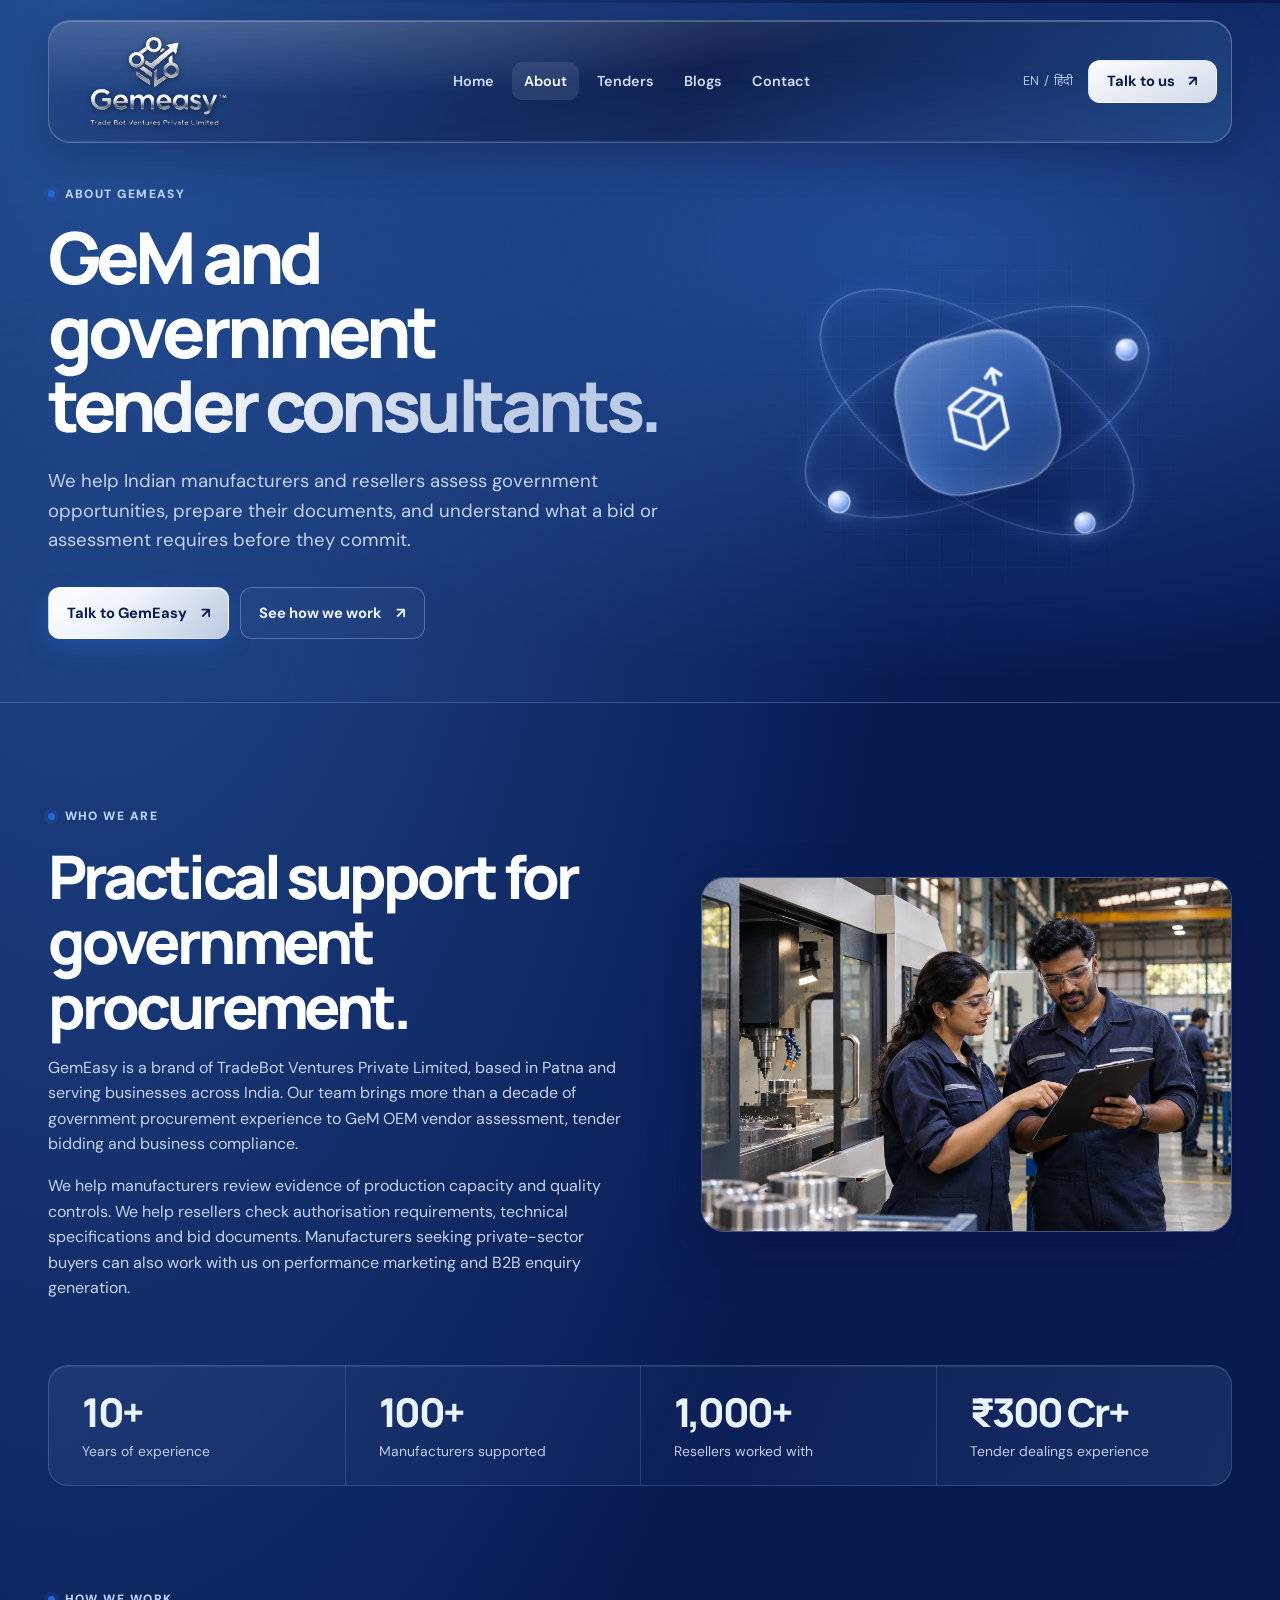
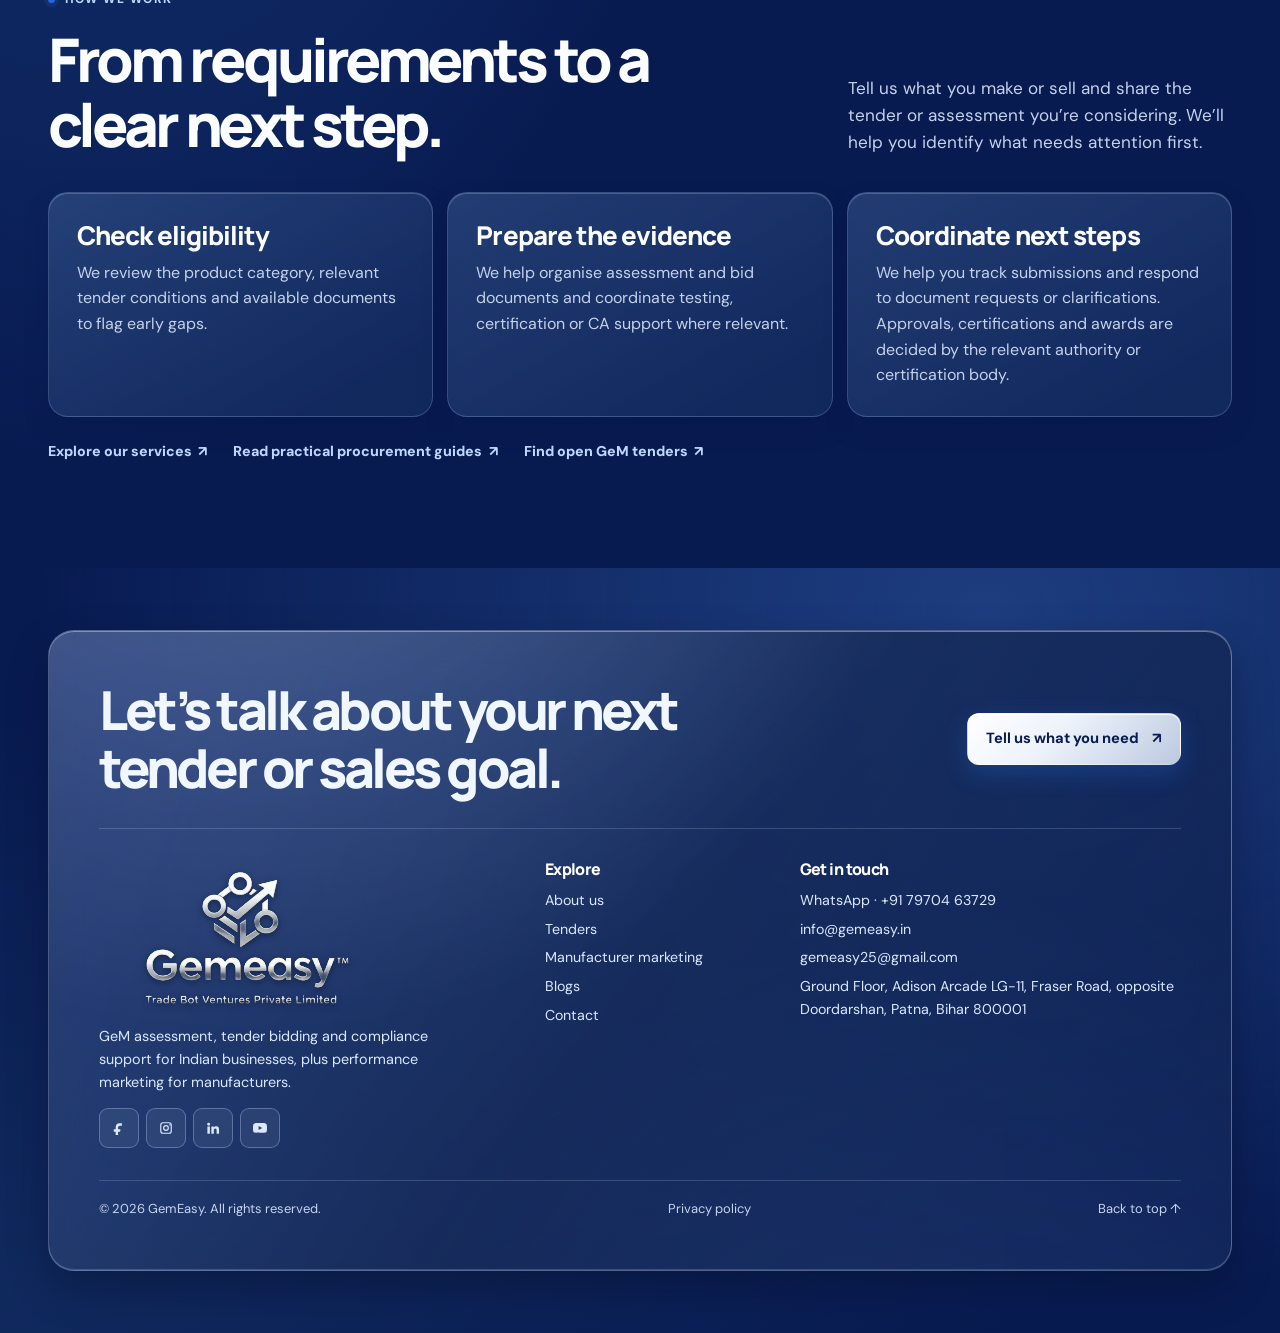
==== commit 9d0b9f2c: "Add liquid glass hover and 3D footers sitewide" ====
--- a/about.html
+++ b/about.html
@@ -48,6 +48,8 @@
   <script src="assets/i18n.js" defer></script>
   <script src="assets/home.js" defer></script>
   <script src="assets/editorial.js" defer></script>
+  <link rel="stylesheet" href="assets/glass-hover.css">
+  <script src="assets/glass-hover.js" defer></script>
 </head>
 <body id="top" class="editorial-page">
   <svg class="brand-filters" width="0" height="0" aria-hidden="true" focusable="false">
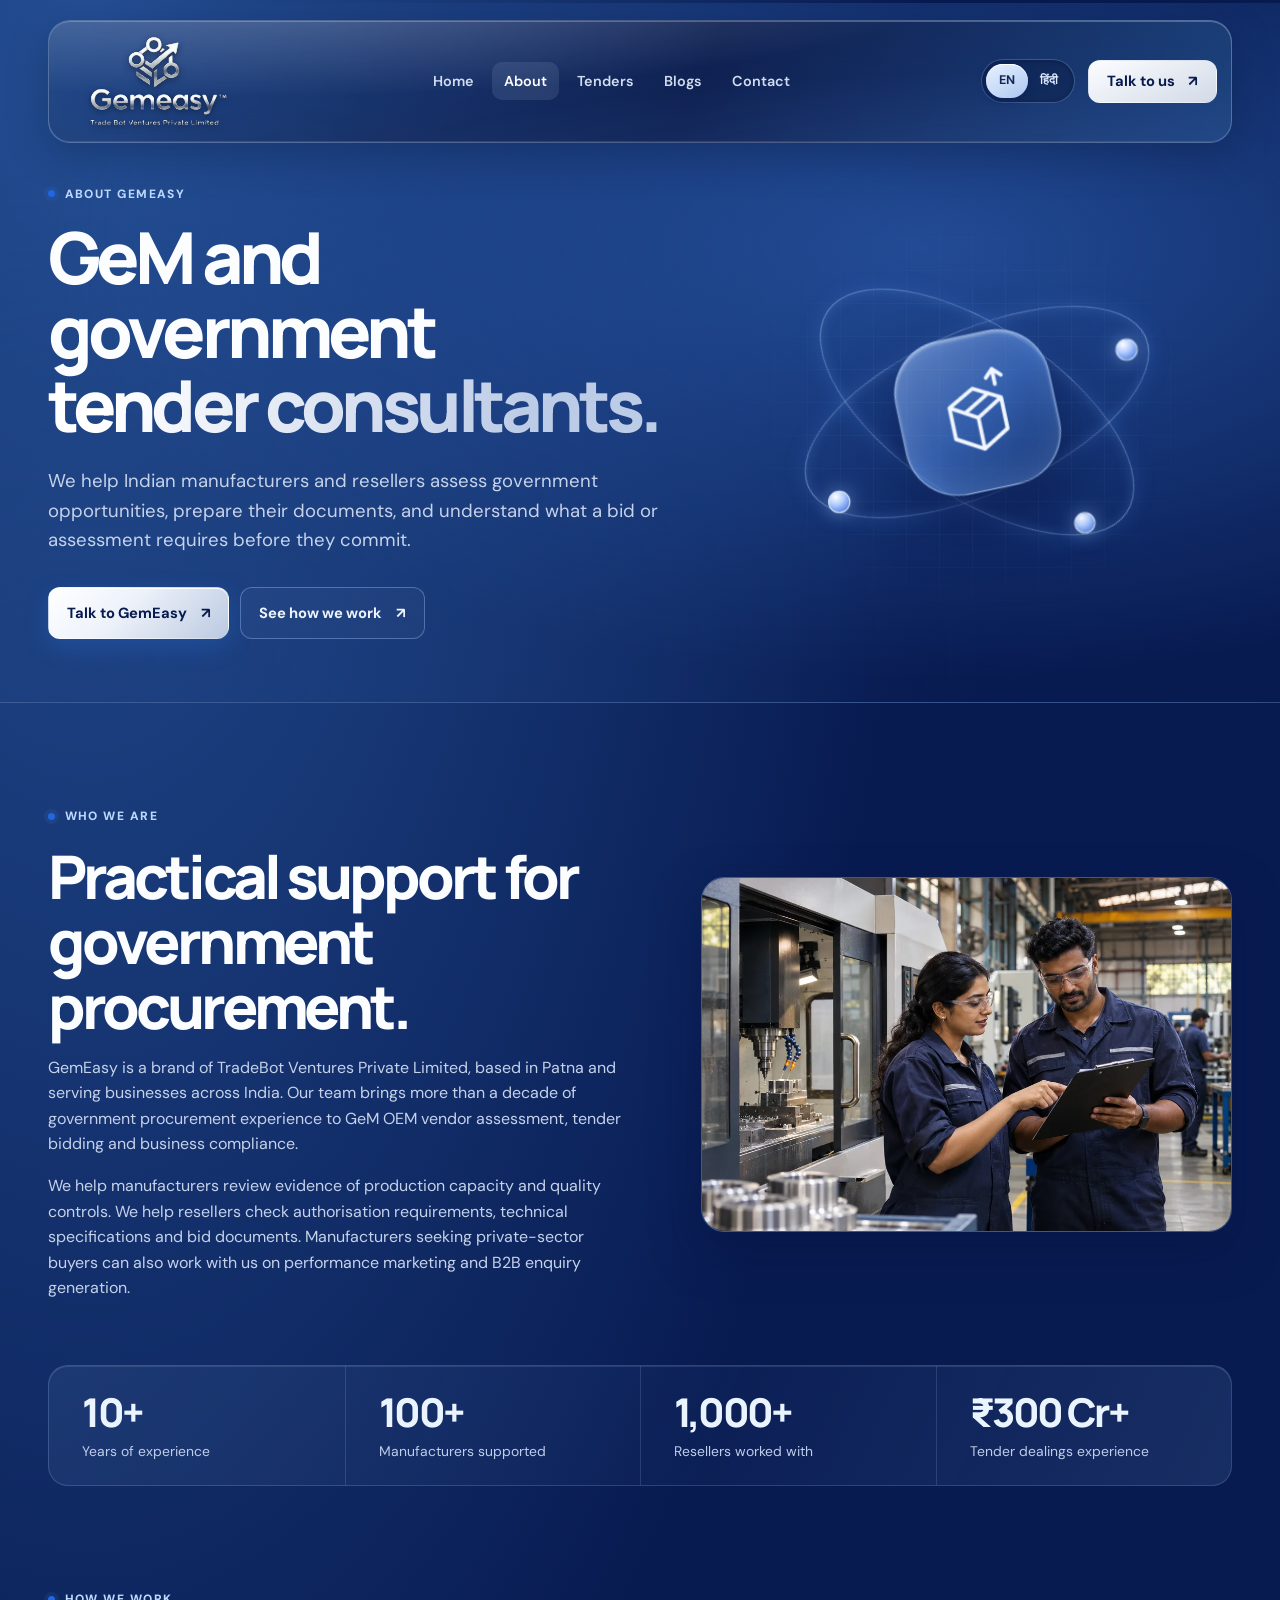
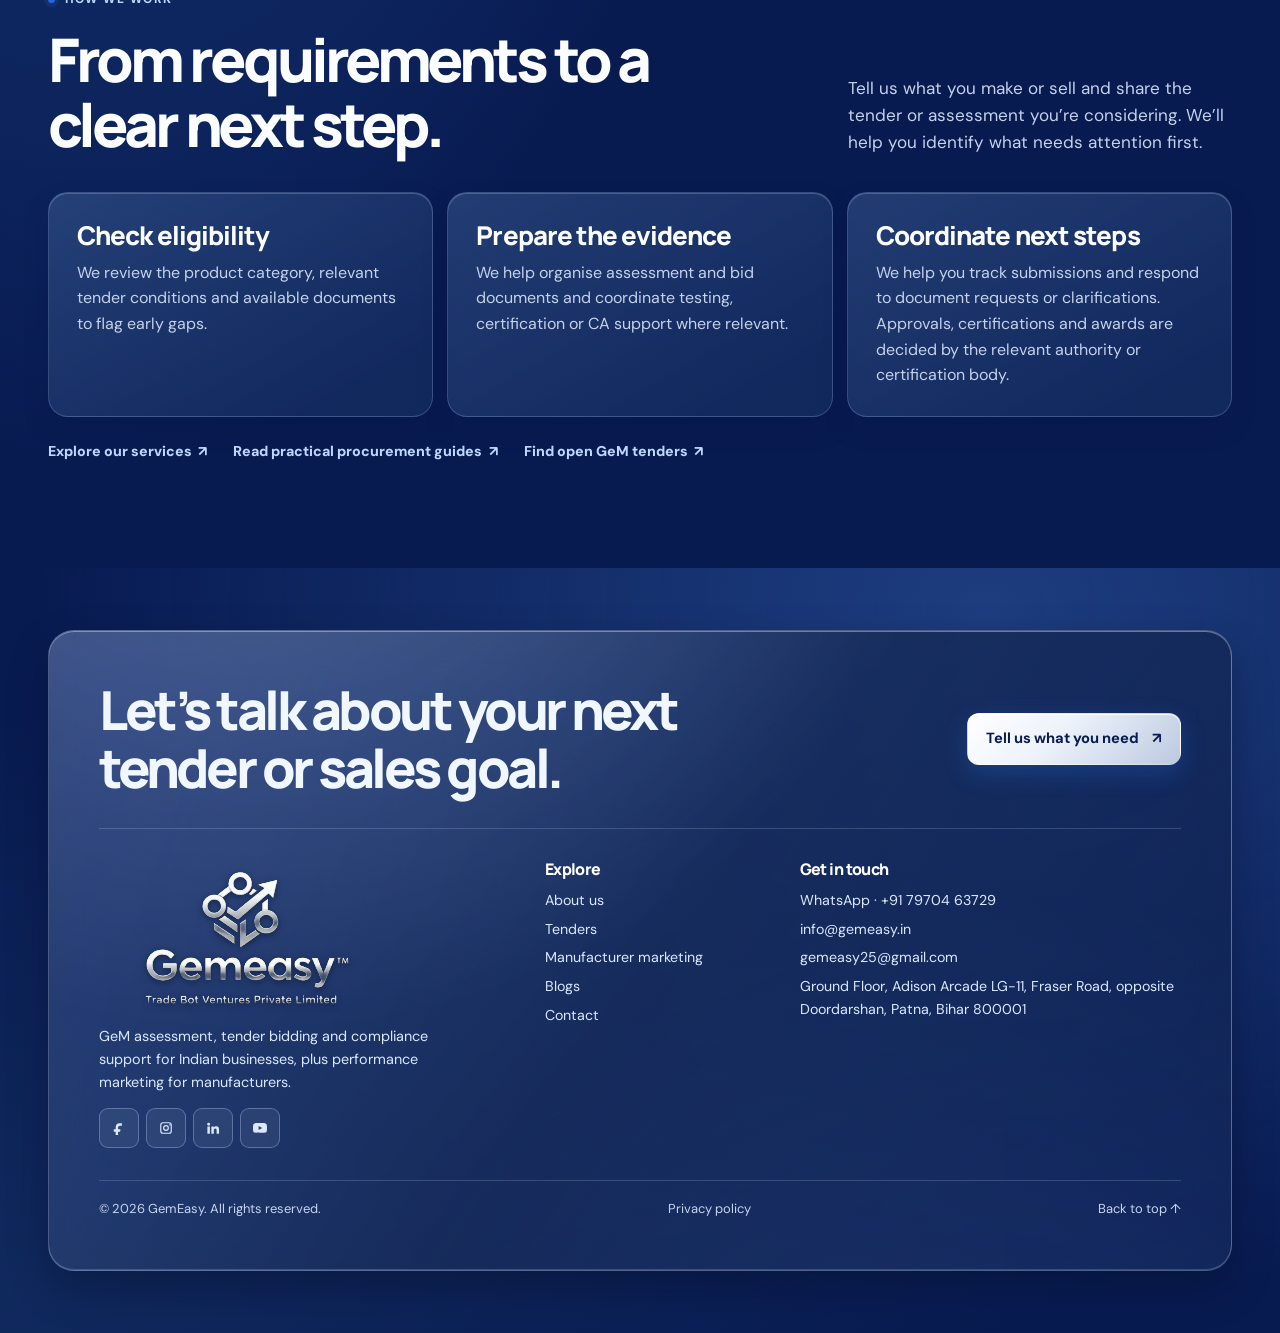
==== commit 000d9a87: "Refresh cached assets for the sitewide language toggle" ====
--- a/about.html
+++ b/about.html
@@ -45,10 +45,10 @@
     "@id": "https://gemeasy.in/#organization"
   }
 }</script>
-  <script src="assets/i18n.js" defer></script>
-  <script src="assets/home.js" defer></script>
+  <script src="assets/i18n.js?v=lang-toggle" defer></script>
+  <script src="assets/home.js?v=lang-toggle" defer></script>
   <script src="assets/editorial.js" defer></script>
-  <link rel="stylesheet" href="assets/glass-hover.css">
+  <link rel="stylesheet" href="assets/glass-hover.css?v=lang-toggle">
   <script src="assets/glass-hover.js" defer></script>
 </head>
 <body id="top" class="editorial-page">
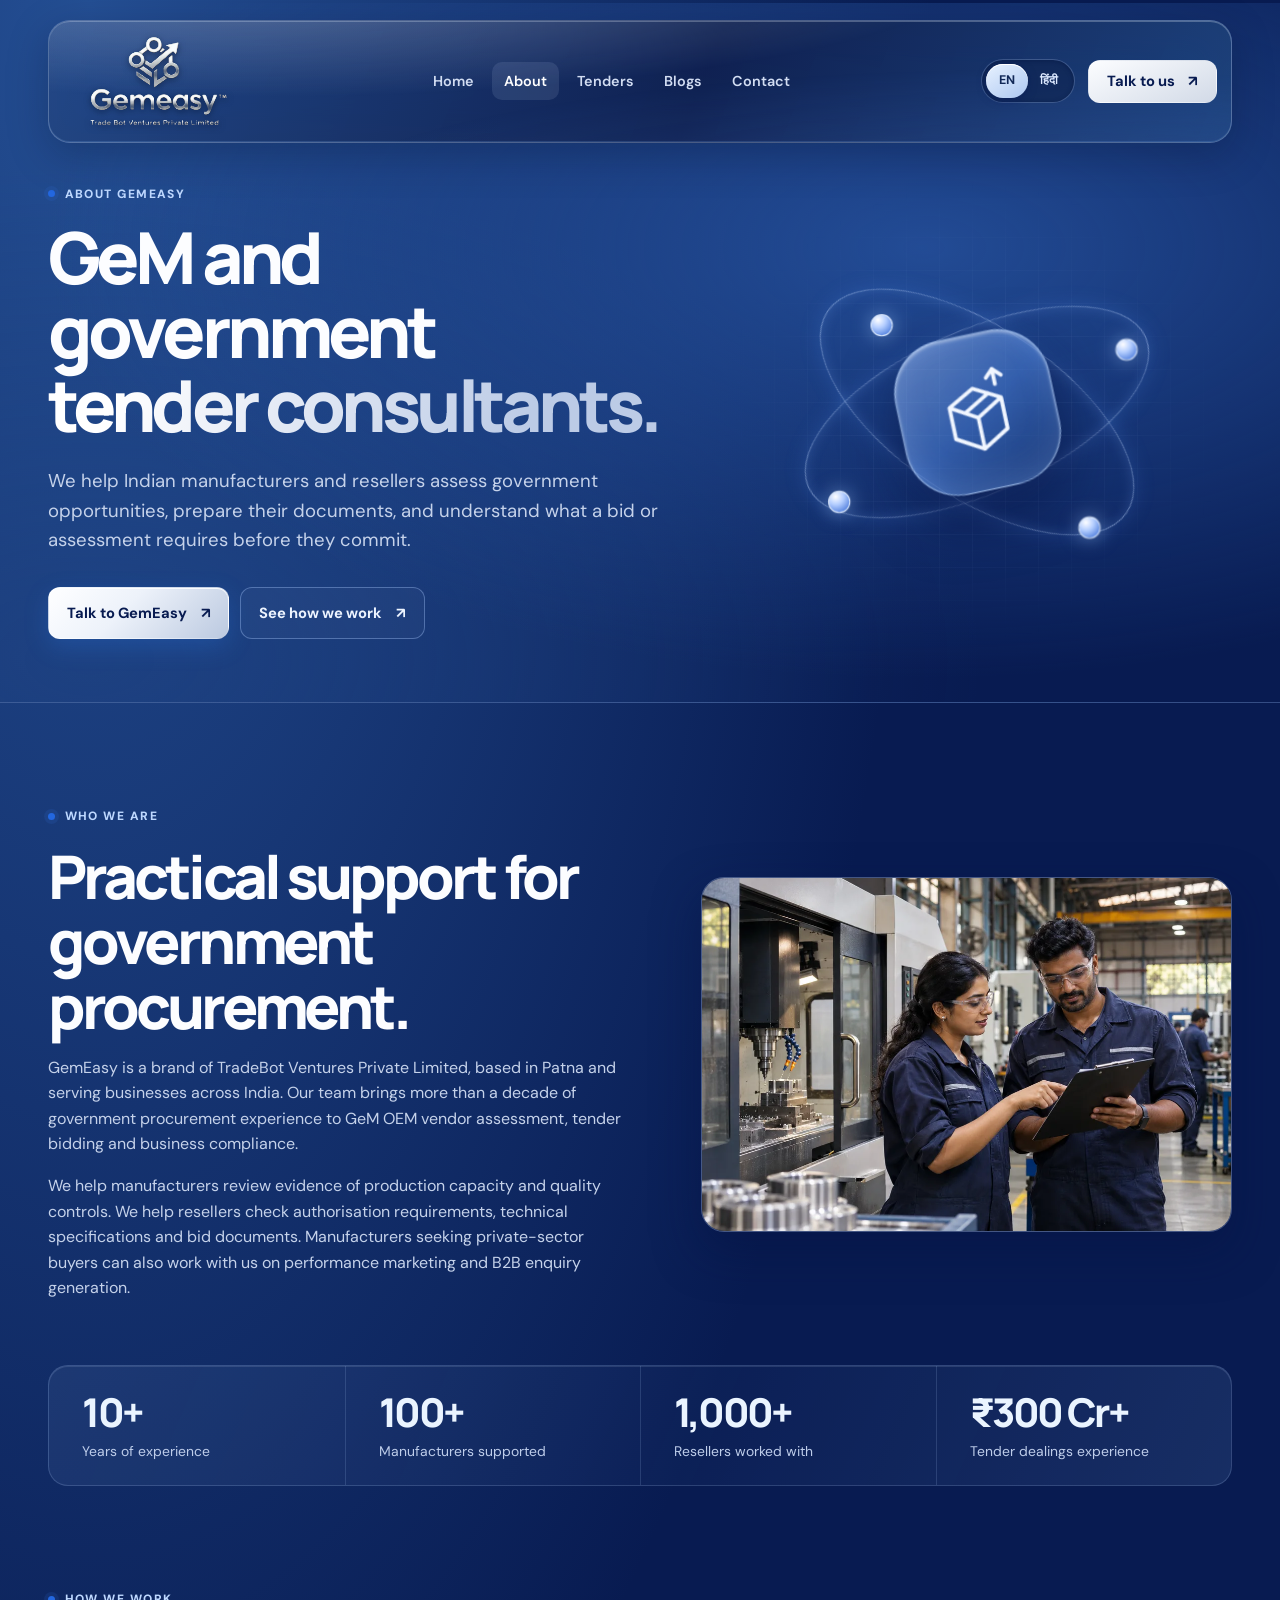
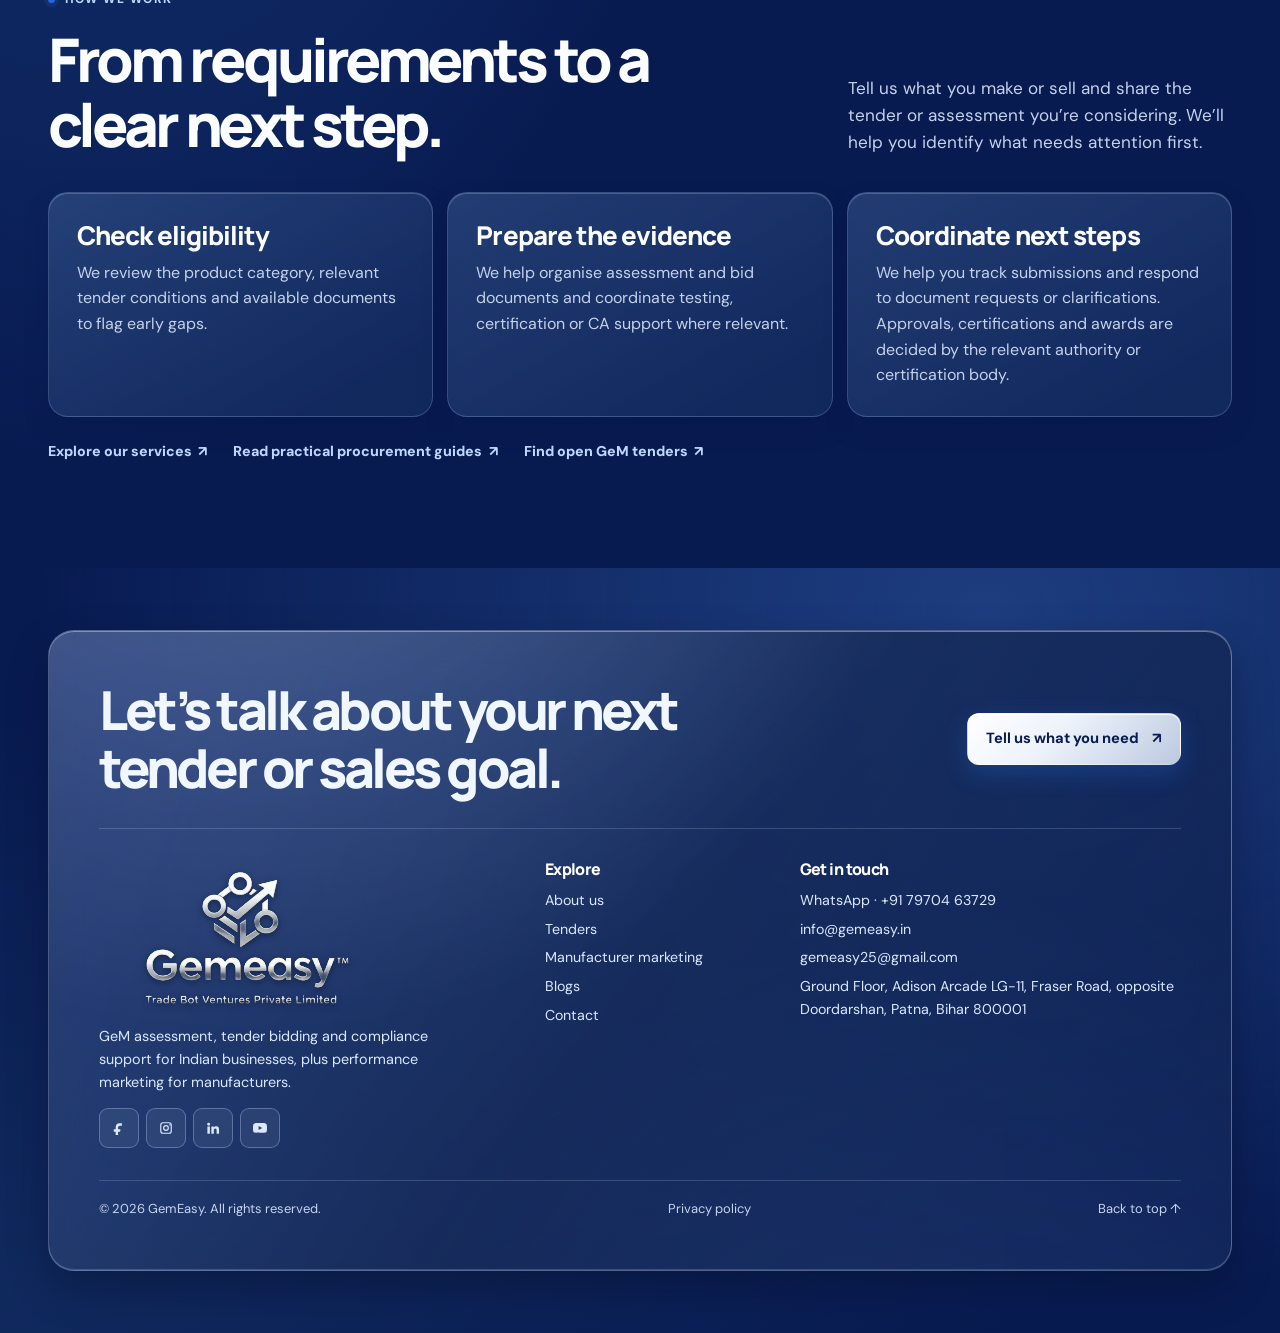
==== commit 8dd63ccd: "Show four visible dots in the About Us orbit" ====
--- a/about.html
+++ b/about.html
@@ -29,7 +29,7 @@
   <link rel="preconnect" href="https://fonts.gstatic.com" crossorigin>
   <link href="https://fonts.googleapis.com/css2?family=DM+Sans:wght@400;500;600;700&family=Manrope:wght@600;700;800&display=swap" rel="stylesheet">
   <link rel="stylesheet" href="assets/home.css">
-  <link rel="stylesheet" href="assets/editorial.css">
+  <link rel="stylesheet" href="assets/editorial.css?v=orbit-four">
   <script type="application/ld+json">{
   "@context": "https://schema.org",
   "@type": "AboutPage",
@@ -94,7 +94,7 @@
           <span class="orbit-field"></span>
           <div class="art-layers">
             <span class="orbit-track orbit-track-one"></span><span class="orbit-track orbit-track-two"></span>
-            <span class="orbit-node orbit-node-one"></span><span class="orbit-node orbit-node-two"></span><span class="orbit-node orbit-node-three"></span>
+            <span class="orbit-node orbit-node-one"></span><span class="orbit-node orbit-node-two"></span><span class="orbit-node orbit-node-three"></span><span class="orbit-node orbit-node-four"></span>
             <span class="orbit-core"><svg viewBox="0 0 96 96" fill="none"><path d="M24 68V39l24-13 24 13v29L48 82 24 68Z M24 39l24 14 24-14 M48 53v29 M38 46l23-13 M62 19l7-7 7 7 M69 12v14" stroke="currentColor" stroke-width="3.5" stroke-linecap="round" stroke-linejoin="round"/></svg></span>
           </div>
         </div>
--- a/assets/editorial.css
+++ b/assets/editorial.css
@@ -81,7 +81,8 @@
 }
 .orbit-node-one { top: 30%; right: 12%; transform: translateZ(40px); }
 .orbit-node-two { left: 15%; bottom: 23%; transform: translateZ(51px); }
-.orbit-node-three { right: 21%; bottom: 16%; transform: translateZ(10px); }
+.orbit-node-three { right: 21%; bottom: 16%; transform: translateZ(45px); }
+.orbit-node-four { left: 25%; top: 24%; transform: translateZ(52px); }
 .orbit-core {
   display: grid;
   place-items: center;
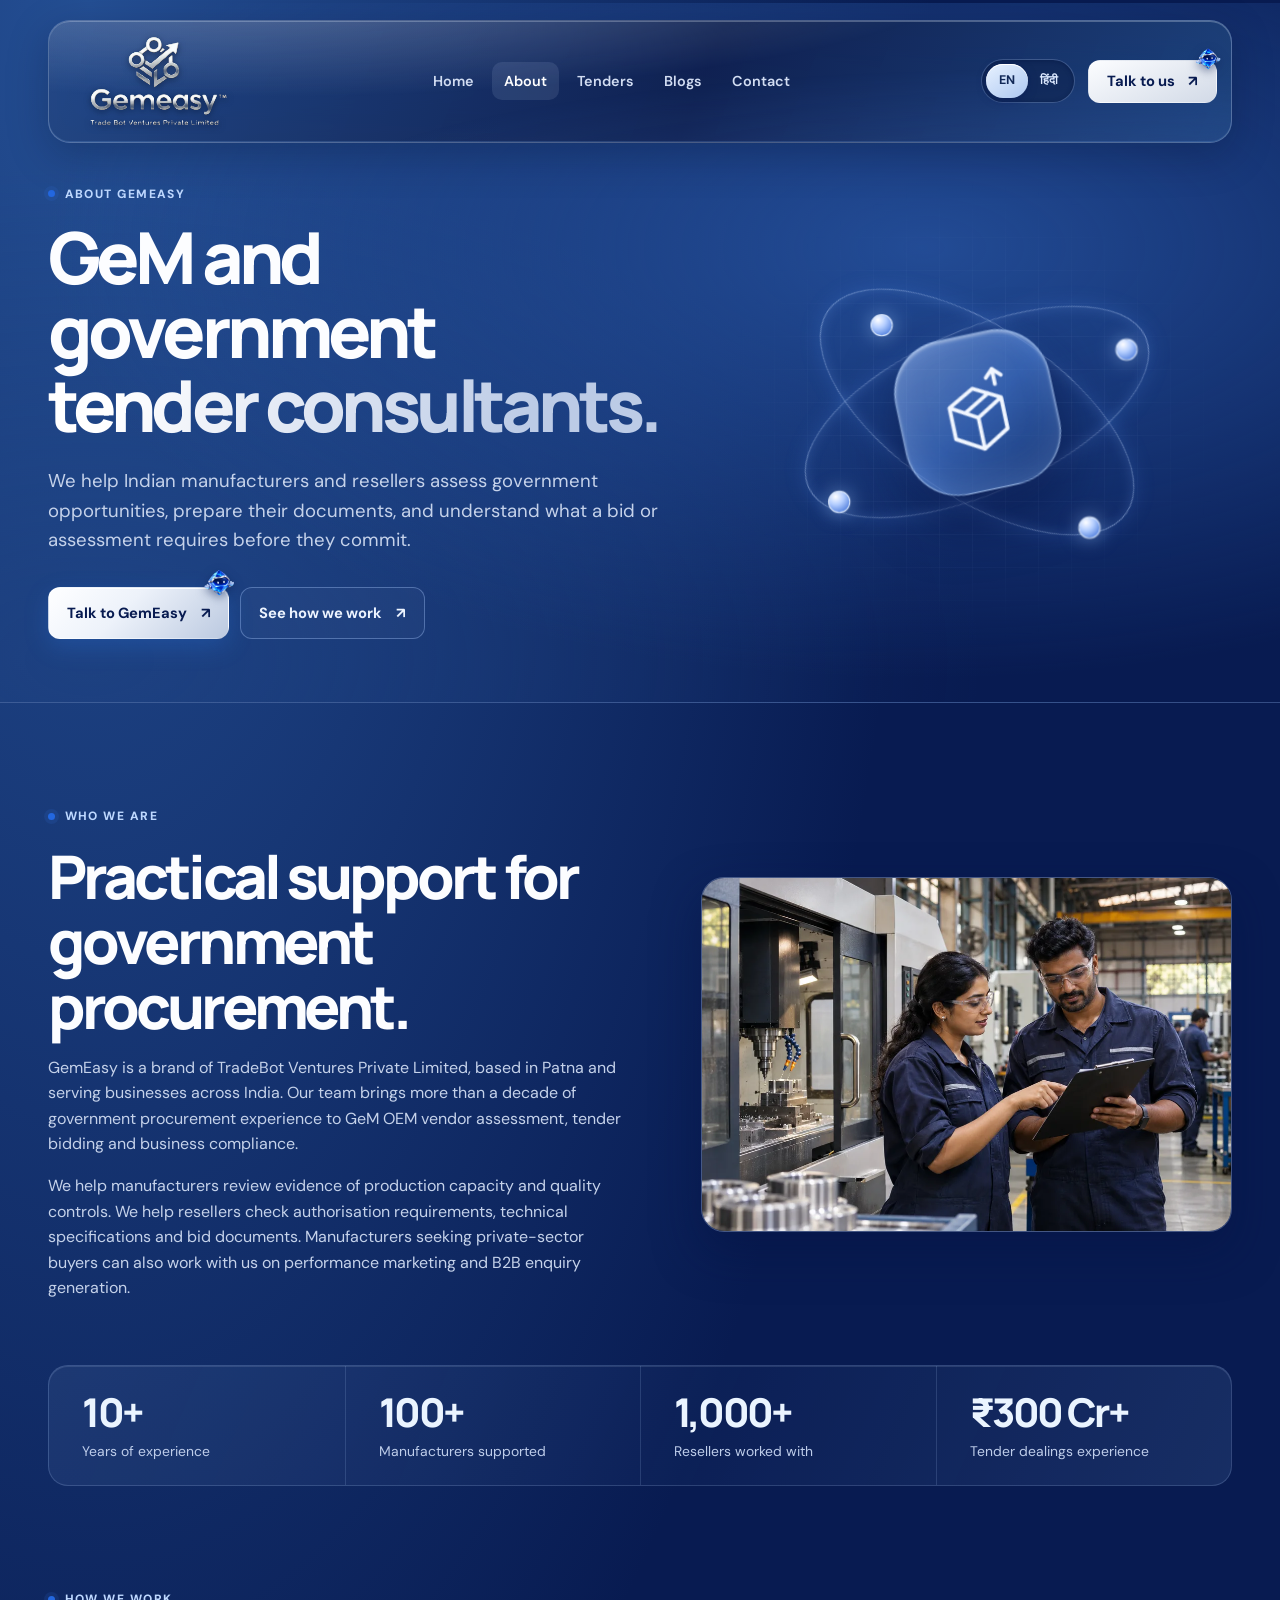
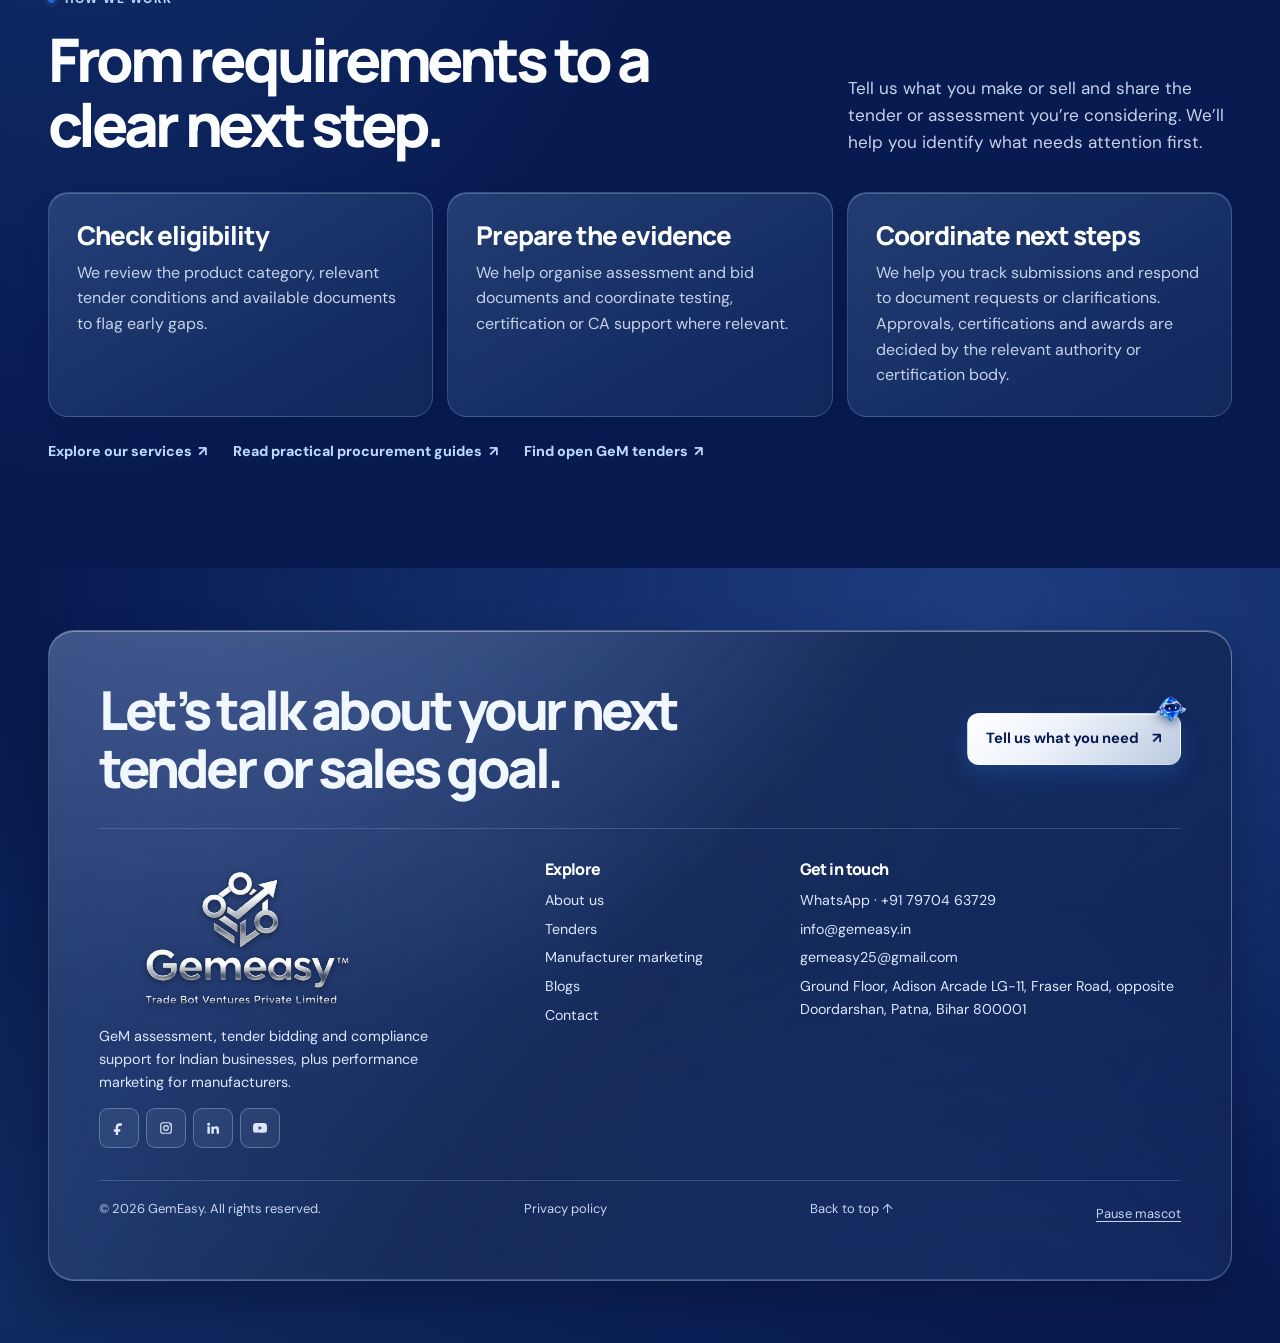
==== commit d570c6b5: "Publish GemEasy mascot and six playful moves on all pages" ====
--- a/about.html
+++ b/about.html
@@ -50,6 +50,8 @@
   <script src="assets/editorial.js" defer></script>
   <link rel="stylesheet" href="assets/glass-hover.css?v=lang-toggle">
   <script src="assets/glass-hover.js" defer></script>
+  <link rel="stylesheet" href="assets/cta-mascot.css">
+  <script src="assets/cta-mascot.js" defer></script>
 </head>
 <body id="top" class="editorial-page">
   <svg class="brand-filters" width="0" height="0" aria-hidden="true" focusable="false">
--- a/assets/cta-mascot.css
+++ b/assets/cta-mascot.css
@@ -0,0 +1,89 @@
+.mascot-anchor { position:relative; isolation:isolate; }
+.cta-mascot {
+  position:absolute; z-index:2; top:-21px; right:-8px; width:36px; height:32px;
+  object-fit:contain; pointer-events:none; transform-origin:70% 85%;
+  filter:drop-shadow(0 3px 5px #091d5280);
+}
+:is(.button-nav,.nav-cta) .cta-mascot { top:-15px; right:-6px; width:29px; height:27px; }
+.roaming-mascot {
+  position:fixed; z-index:9; bottom:max(18px,env(safe-area-inset-bottom)); right:max(15px,env(safe-area-inset-right));
+  width:clamp(54px,9vw,90px); aspect-ratio:1;
+  pointer-events:none; opacity:0; filter:drop-shadow(0 7px 10px #061d536b);
+}
+.roaming-mascot[data-corner="left"] { right:auto; left:max(15px,env(safe-area-inset-left)); }
+.roaming-mascot img { display:block; width:100%; height:100%; object-fit:contain; }
+.roaming-mascot[data-corner="high"] { bottom:24vh; }
+.mascot-motion-toggle {
+  background:none; border:0; padding:5px 0; color:inherit; cursor:pointer; font:inherit;
+  text-decoration:underline; text-underline-offset:3px;
+}
+@media(prefers-reduced-motion:no-preference) {
+  .cta-mascot { transition:transform .27s cubic-bezier(.2,.75,.3,1.25); }
+  .mascot-anchor:is(:hover,:focus-within) .cta-mascot { transform:translate(-5px,-8px) rotate(-13deg) scale(1.14); }
+  .roaming-mascot.is-playing { animation:var(--mascot-move) 3.5s ease-in-out both; }
+  .roaming-mascot[data-move="run"] { --mascot-move:gem-run; }
+  .roaming-mascot[data-move="burst"] { --mascot-move:gem-burst; }
+  .roaming-mascot[data-move="hop"] { --mascot-move:gem-hop; }
+  .roaming-mascot[data-move="spin"] { --mascot-move:gem-spin; }
+  .roaming-mascot[data-move="peek"] { --mascot-move:gem-peek; }
+  .roaming-mascot[data-move="float"] { --mascot-move:gem-float; }
+  .roaming-mascot.is-playing[data-move="burst"]::after {
+    content:""; position:absolute; inset:5%; border-radius:50%; pointer-events:none;
+    box-shadow:-18px -12px 0 -23px #fff,22px -19px 0 -23px #86d9ff,
+      -20px 18px 0 -23px #b1dcff,20px 17px 0 -23px #fff;
+    border:2px dotted #b8e8ff;
+    animation:gem-sparkle 1s 1.2s ease-out both;
+  }
+}
+@keyframes gem-run {
+  0% { opacity:0; transform:translateX(105%) rotate(-12deg); }
+  12%,86% { opacity:1; }
+  22% { transform:translate(-11vw,-10px) rotate(-13deg); }
+  36% { transform:translate(-23vw,0) rotate(5deg); }
+  50% { transform:translate(-35vw,-12px) rotate(-12deg); }
+  66% { transform:translate(-48vw,0) rotate(6deg); }
+  81% { transform:translate(-60vw,-11px) rotate(-12deg); }
+  100% { opacity:0; transform:translateX(-76vw); }
+}
+@keyframes gem-burst {
+  0%,100% { opacity:0; transform:scale(.58); }
+  18%,78% { opacity:1; }
+  36% { transform:scale(.9) rotate(-7deg); }
+  48% { transform:scale(1.27) rotate(6deg); }
+  68% { transform:scale(1); }
+}
+@keyframes gem-sparkle {
+  0%,100% { opacity:0; transform:scale(.5); }
+  24% { opacity:1; }
+  100% { transform:scale(2.1) rotate(48deg); }
+}
+@keyframes gem-hop {
+  0%,100% { opacity:0; transform:translateY(42px); }
+  16%,84% { opacity:1; }
+  28% { transform:translateY(-40px) rotate(-9deg); }
+  44% { transform:translateY(0) scale(1.1,.9); }
+  59% { transform:translateY(-30px) rotate(9deg); }
+  76% { transform:translateY(0); }
+}
+@keyframes gem-spin {
+  0%,100% { opacity:0; transform:translateY(24px); }
+  16%,83% { opacity:1; }
+  24% { transform:perspective(380px) rotateY(0); }
+  69% { transform:perspective(380px) rotateY(360deg); }
+}
+@keyframes gem-peek {
+  0%,100% { opacity:0; transform:translateX(-110%); }
+  14%,81% { opacity:1; }
+  22% { transform:translateX(-35%) rotate(13deg); }
+  35% { transform:translateX(0) rotate(-8deg); }
+  48% { transform:rotate(10deg); }
+  64%,79% { transform:rotate(-6deg); }
+}
+@keyframes gem-float {
+  0%,100% { opacity:0; transform:translateY(42px) scale(.8); }
+  18%,80% { opacity:1; }
+  30% { transform:translate(-12px,-30px) rotate(-9deg); }
+  58% { transform:translate(9px,-60px) rotate(9deg); }
+  78% { transform:translate(-4px,-30px); }
+}
+@media(prefers-reduced-motion:reduce) { .roaming-mascot,.mascot-motion-toggle { display:none; } }
